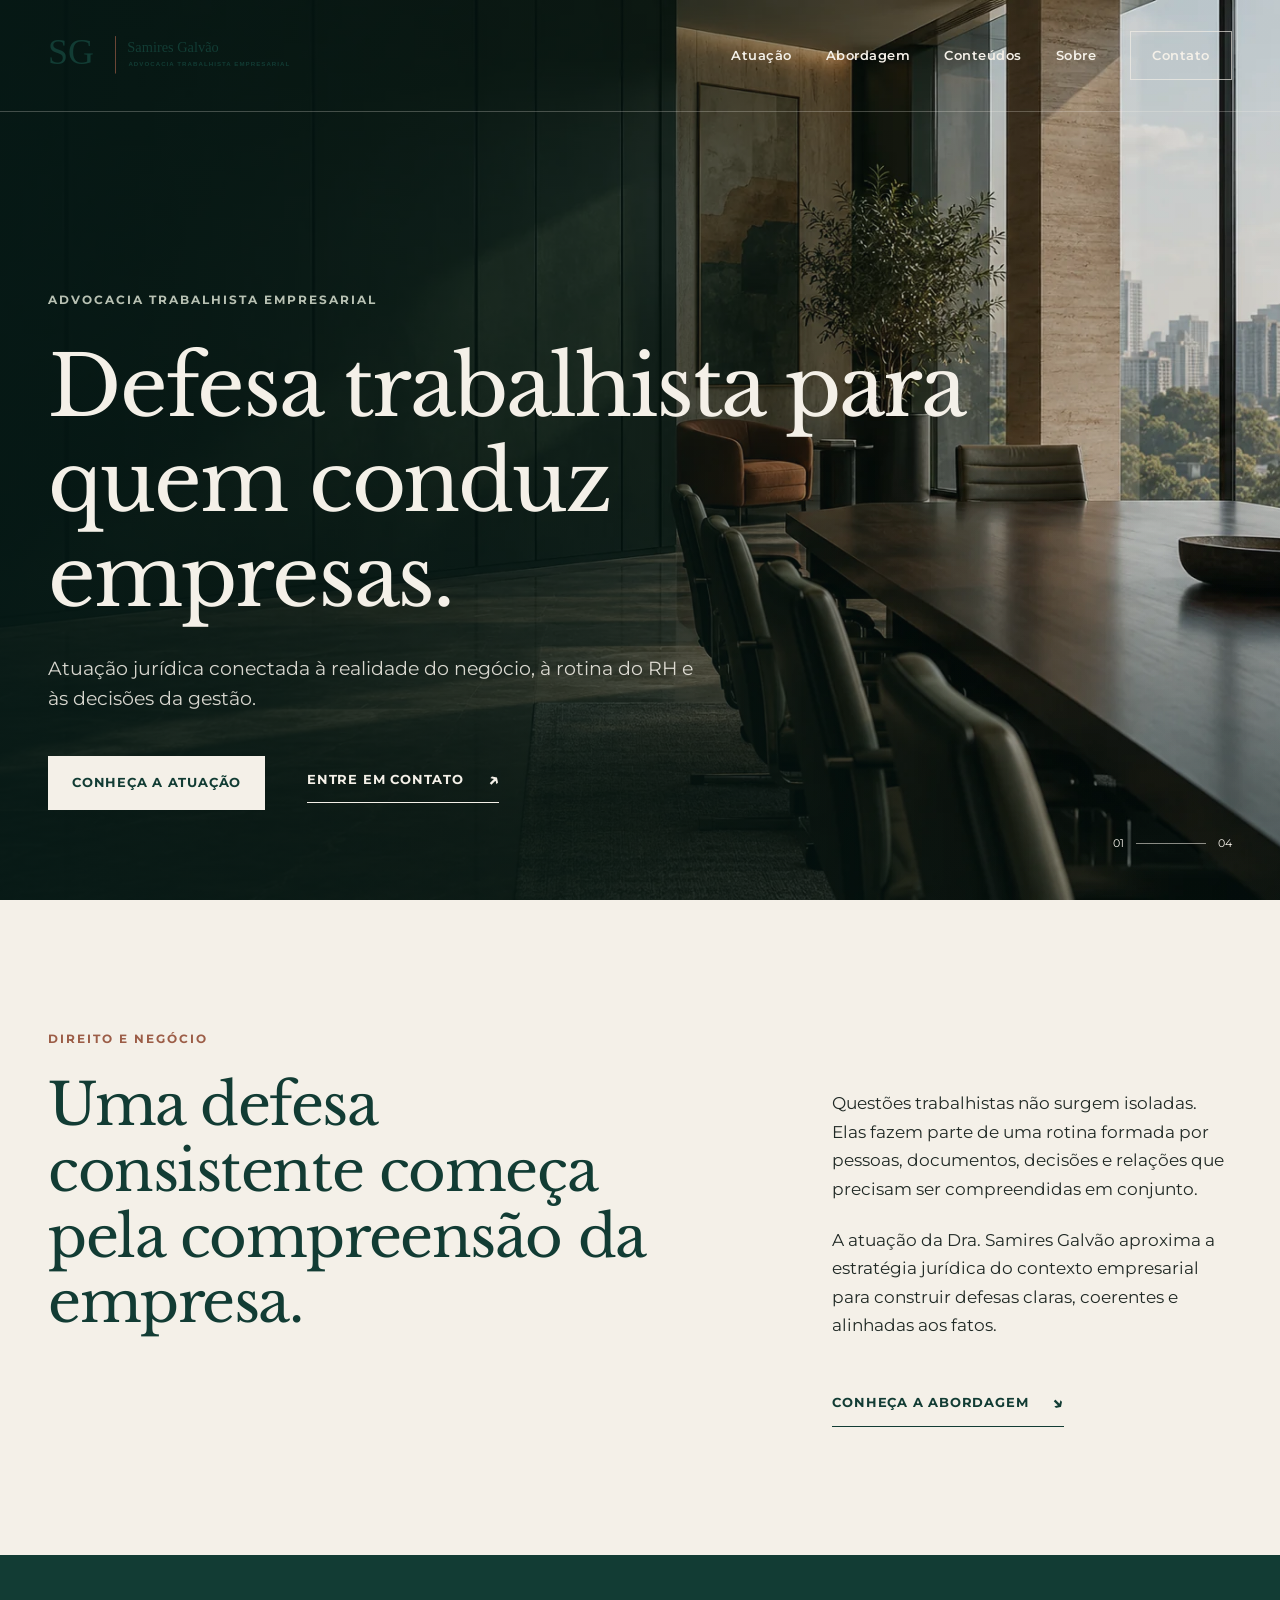
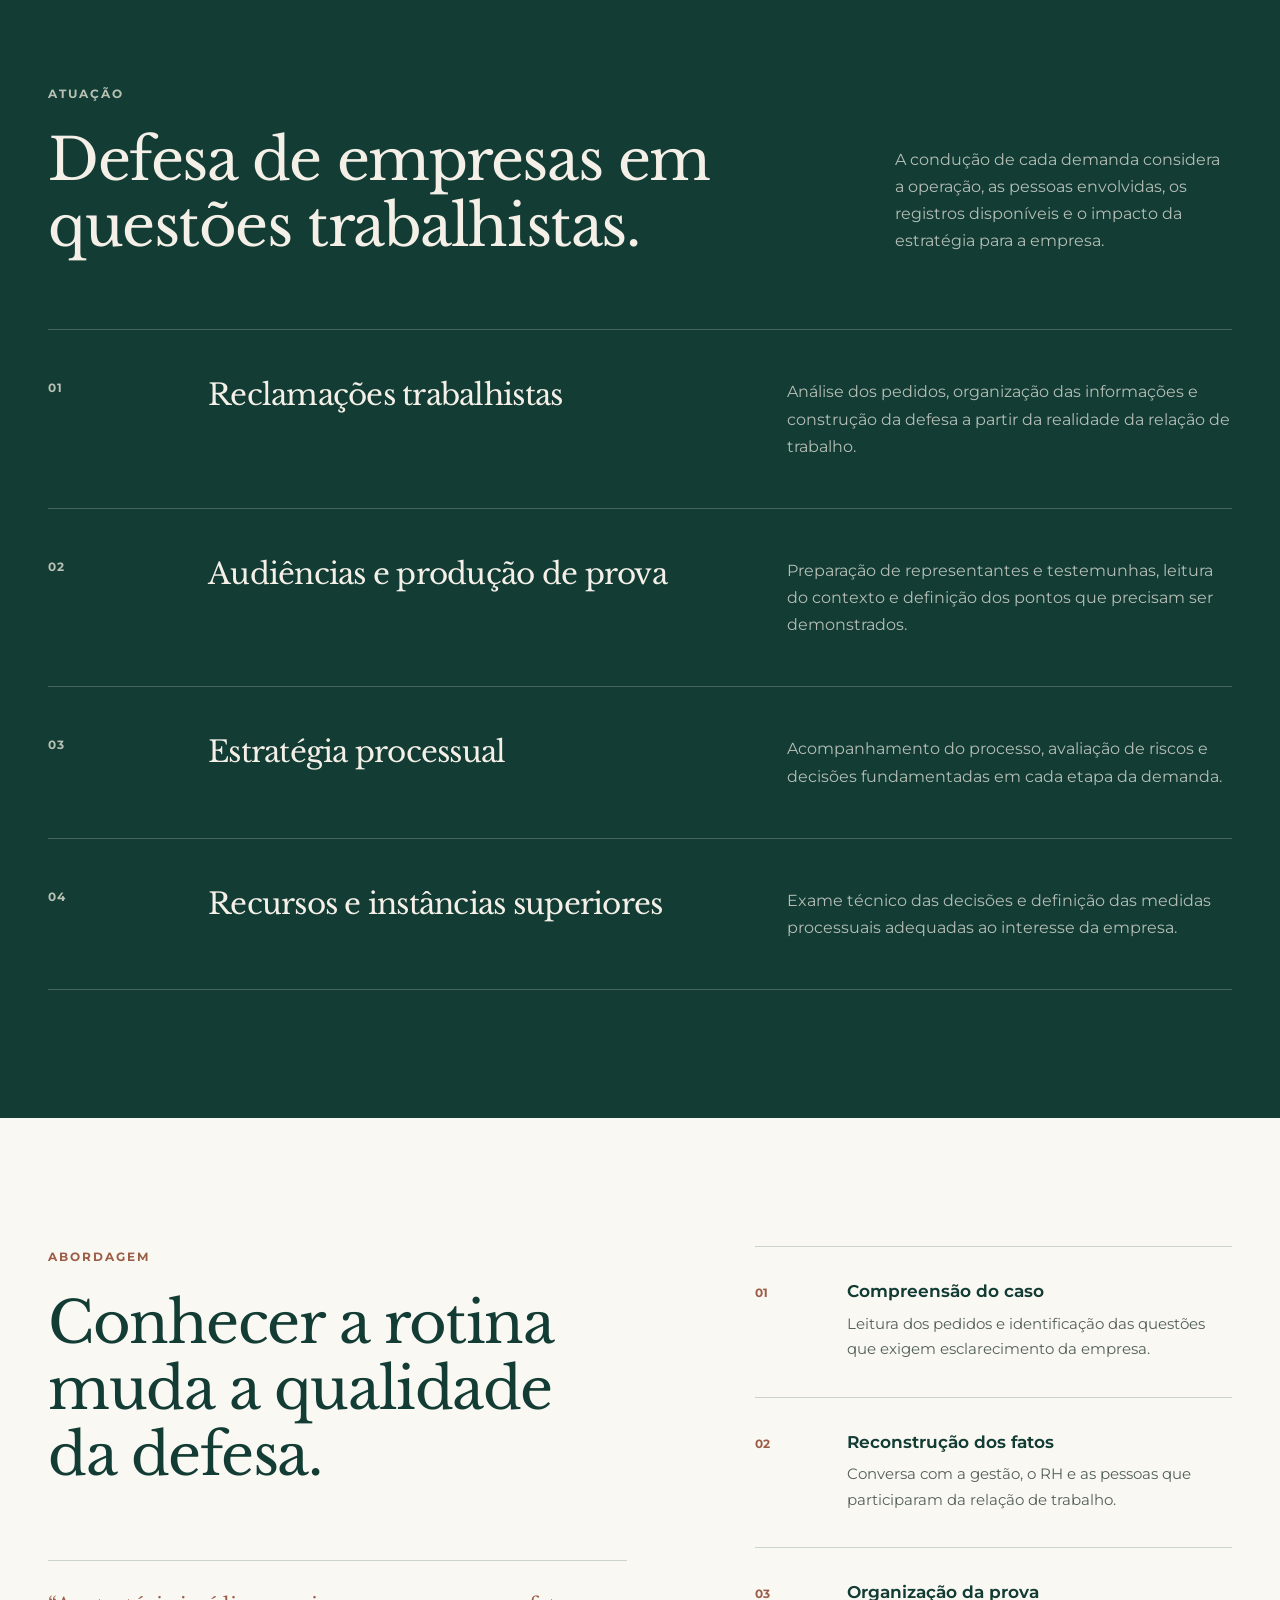
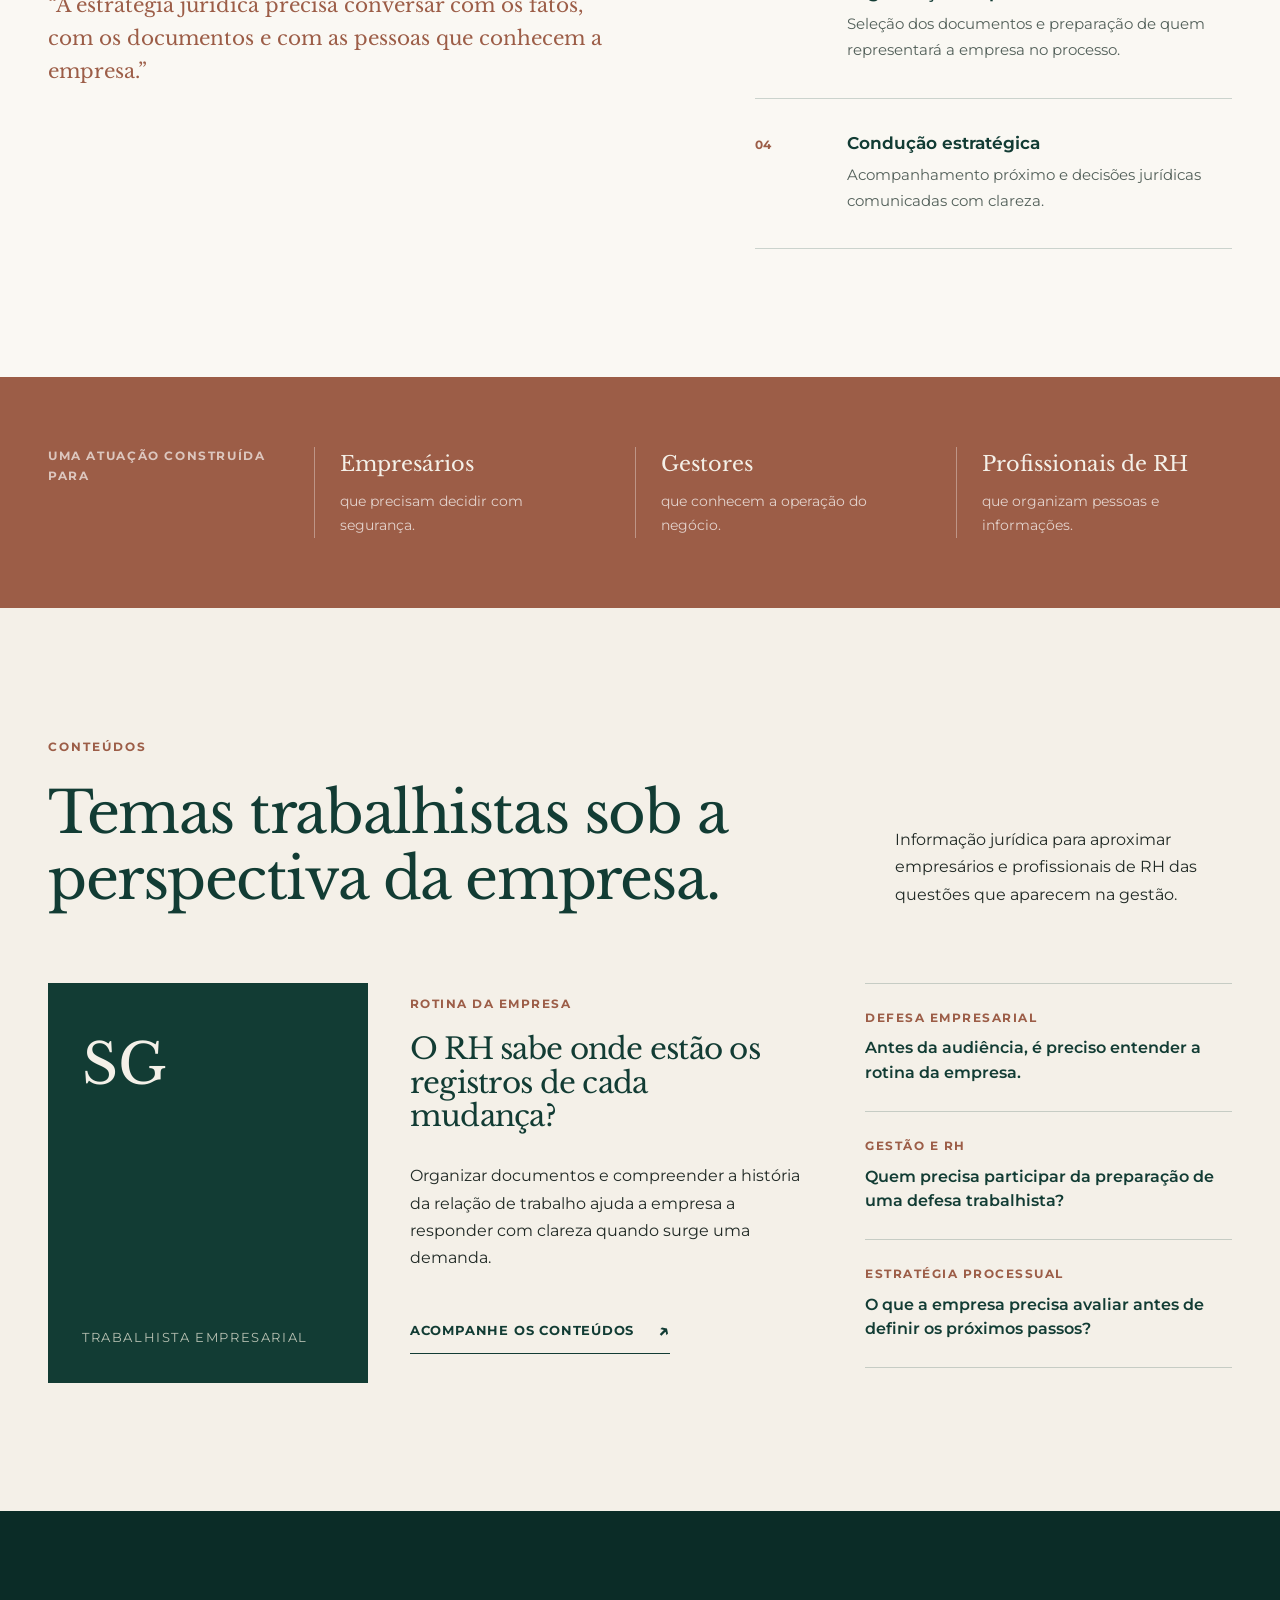
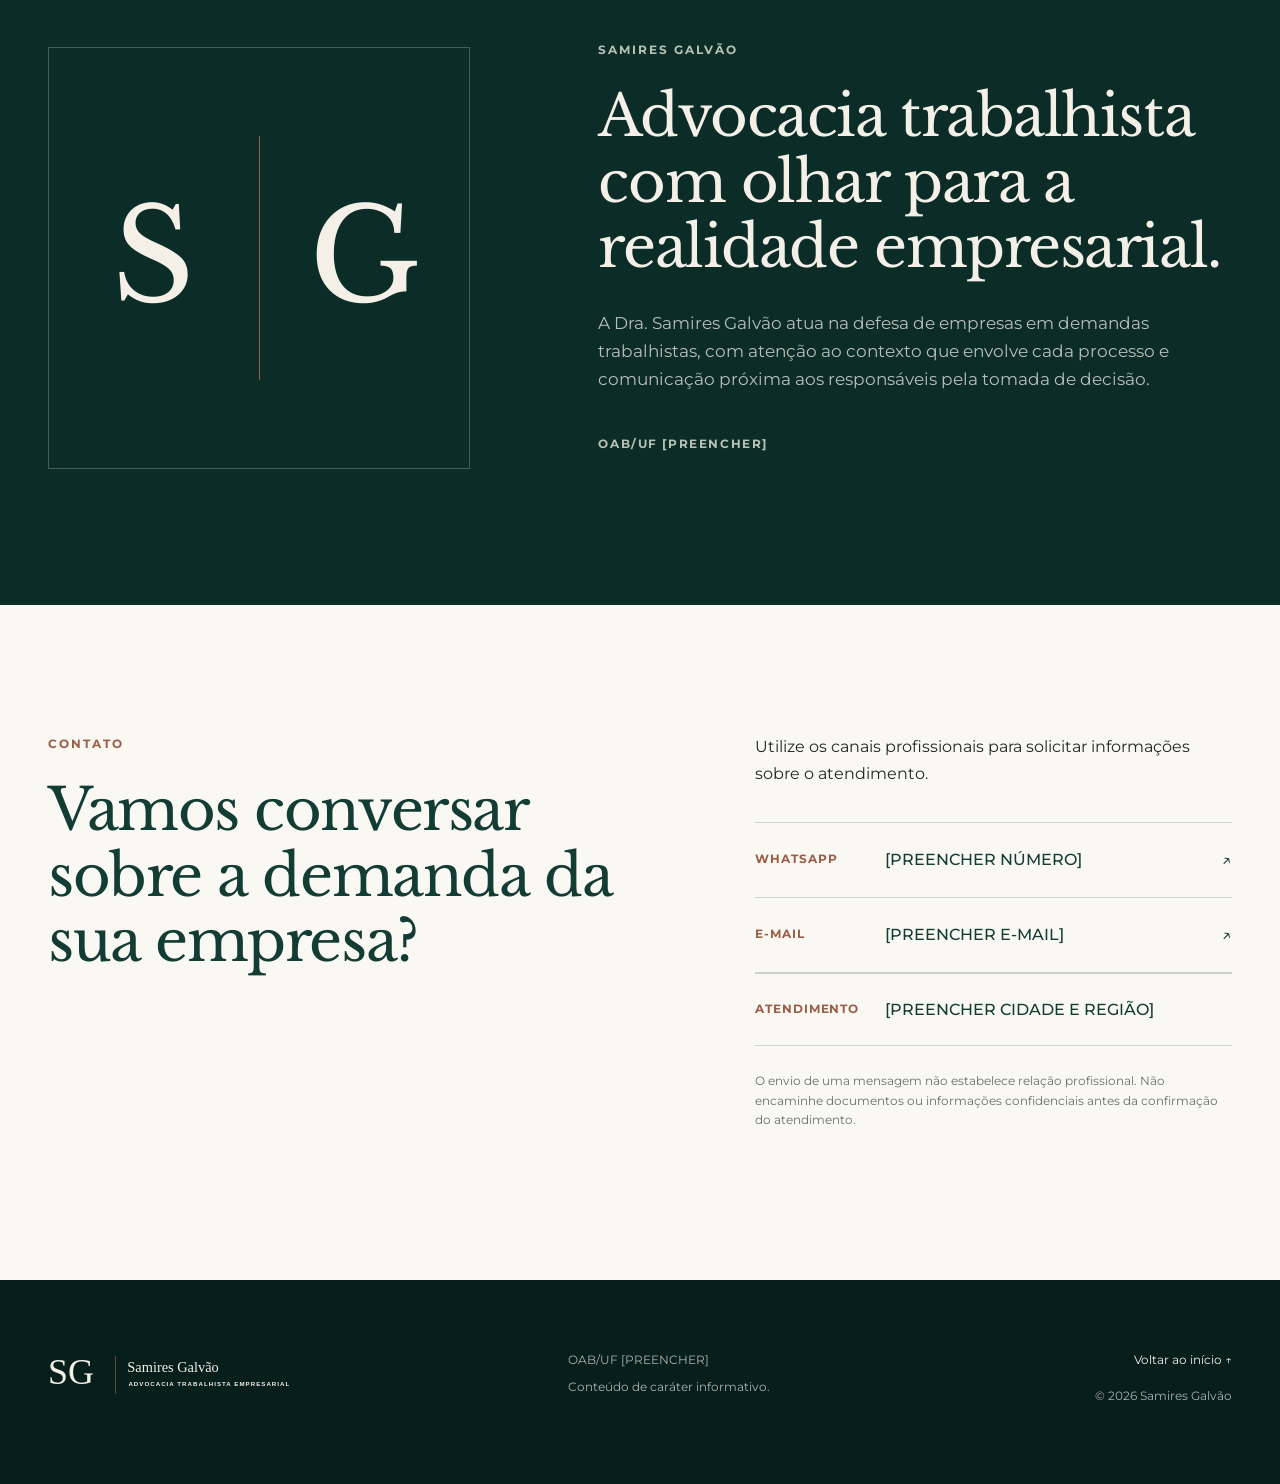
==== index.html @ dbeea20a "Add files via upload" ====
<!doctype html>
<html lang="pt-BR">
<head>
  <meta charset="UTF-8">
  <meta name="viewport" content="width=device-width, initial-scale=1.0">
  <meta name="theme-color" content="#123c34">
  <meta name="description" content="Advocacia trabalhista voltada à defesa estratégica de empresas. Atuação próxima à gestão, ao RH e à realidade do negócio.">
  <title>Samires Galvão | Advocacia Trabalhista Empresarial</title>
  <link rel="icon" href="assets/favicon.svg" type="image/svg+xml">
  <link rel="preload" href="assets/libre-baskerville.ttf" as="font" type="font/ttf" crossorigin>
  <link rel="preload" href="assets/montserrat.ttf" as="font" type="font/ttf" crossorigin>
  <link rel="stylesheet" href="styles.css">
</head>
<body>
  <a class="skip-link" href="#conteudo">Ir para o conteúdo</a>

  <header class="site-header" id="inicio">
    <a class="brand" href="#inicio" aria-label="Samires Galvão, página inicial">
      <img src="assets/logo-horizontal.svg" alt="Samires Galvão, Advocacia Trabalhista Empresarial">
    </a>

    <button class="menu-button" type="button" aria-expanded="false" aria-controls="main-nav">
      <span></span><span></span>
      <span class="sr-only">Abrir menu</span>
    </button>

    <nav class="main-nav" id="main-nav" aria-label="Navegação principal">
      <a href="#atuacao">Atuação</a>
      <a href="#abordagem">Abordagem</a>
      <a href="#conteudos">Conteúdos</a>
      <a href="#sobre">Sobre</a>
      <a class="nav-contact" href="#contato">Contato</a>
    </nav>
  </header>

  <main id="conteudo">
    <section class="hero" aria-labelledby="hero-title">
      <picture class="hero-media" aria-hidden="true">
        <source srcset="assets/escritorio-empresarial.webp" type="image/webp">
        <img src="assets/escritorio-empresarial.jpg" alt="" fetchpriority="high">
      </picture>
      <div class="hero-shade"></div>
      <div class="hero-content shell">
        <p class="eyebrow light">Advocacia trabalhista empresarial</p>
        <h1 id="hero-title">Defesa trabalhista para quem conduz empresas.</h1>
        <p class="hero-copy">Atuação jurídica conectada à realidade do negócio, à rotina do RH e às decisões da gestão.</p>
        <div class="hero-actions">
          <a class="button button-light" href="#atuacao">Conheça a atuação</a>
          <a class="text-link light" href="#contato">Entre em contato <span aria-hidden="true">↗</span></a>
        </div>
      </div>
      <a class="hero-index" href="#manifesto" aria-label="Continuar para a próxima seção">
        <span>01</span><i></i><span>04</span>
      </a>
    </section>

    <section class="manifesto section" id="manifesto">
      <div class="shell manifesto-grid">
        <div>
          <p class="eyebrow">Direito e negócio</p>
          <h2>Uma defesa consistente começa pela compreensão da empresa.</h2>
        </div>
        <div class="manifesto-copy">
          <p>Questões trabalhistas não surgem isoladas. Elas fazem parte de uma rotina formada por pessoas, documentos, decisões e relações que precisam ser compreendidas em conjunto.</p>
          <p>A atuação da Dra. Samires Galvão aproxima a estratégia jurídica do contexto empresarial para construir defesas claras, coerentes e alinhadas aos fatos.</p>
          <a class="text-link" href="#abordagem">Conheça a abordagem <span aria-hidden="true">↘</span></a>
        </div>
      </div>
    </section>

    <section class="practice section" id="atuacao" aria-labelledby="practice-title">
      <div class="shell">
        <div class="section-heading split-heading">
          <div>
            <p class="eyebrow light">Atuação</p>
            <h2 id="practice-title">Defesa de empresas em questões trabalhistas.</h2>
          </div>
          <p>A condução de cada demanda considera a operação, as pessoas envolvidas, os registros disponíveis e o impacto da estratégia para a empresa.</p>
        </div>

        <div class="practice-list">
          <article class="practice-item">
            <span class="practice-number">01</span>
            <div>
              <h3>Reclamações trabalhistas</h3>
              <p>Análise dos pedidos, organização das informações e construção da defesa a partir da realidade da relação de trabalho.</p>
            </div>
          </article>
          <article class="practice-item">
            <span class="practice-number">02</span>
            <div>
              <h3>Audiências e produção de prova</h3>
              <p>Preparação de representantes e testemunhas, leitura do contexto e definição dos pontos que precisam ser demonstrados.</p>
            </div>
          </article>
          <article class="practice-item">
            <span class="practice-number">03</span>
            <div>
              <h3>Estratégia processual</h3>
              <p>Acompanhamento do processo, avaliação de riscos e decisões fundamentadas em cada etapa da demanda.</p>
            </div>
          </article>
          <article class="practice-item">
            <span class="practice-number">04</span>
            <div>
              <h3>Recursos e instâncias superiores</h3>
              <p>Exame técnico das decisões e definição das medidas processuais adequadas ao interesse da empresa.</p>
            </div>
          </article>
        </div>
      </div>
    </section>

    <section class="approach section" id="abordagem" aria-labelledby="approach-title">
      <div class="shell approach-grid">
        <div class="approach-lead">
          <p class="eyebrow">Abordagem</p>
          <h2 id="approach-title">Conhecer a rotina muda a qualidade da defesa.</h2>
          <blockquote>“A estratégia jurídica precisa conversar com os fatos, com os documentos e com as pessoas que conhecem a empresa.”</blockquote>
        </div>
        <ol class="approach-steps">
          <li>
            <span>01</span>
            <div><h3>Compreensão do caso</h3><p>Leitura dos pedidos e identificação das questões que exigem esclarecimento da empresa.</p></div>
          </li>
          <li>
            <span>02</span>
            <div><h3>Reconstrução dos fatos</h3><p>Conversa com a gestão, o RH e as pessoas que participaram da relação de trabalho.</p></div>
          </li>
          <li>
            <span>03</span>
            <div><h3>Organização da prova</h3><p>Seleção dos documentos e preparação de quem representará a empresa no processo.</p></div>
          </li>
          <li>
            <span>04</span>
            <div><h3>Condução estratégica</h3><p>Acompanhamento próximo e decisões jurídicas comunicadas com clareza.</p></div>
          </li>
        </ol>
      </div>
    </section>

    <section class="audience-band" aria-label="Público atendido">
      <div class="shell audience-grid">
        <p>Uma atuação construída para</p>
        <div><strong>Empresários</strong><span>que precisam decidir com segurança.</span></div>
        <div><strong>Gestores</strong><span>que conhecem a operação do negócio.</span></div>
        <div><strong>Profissionais de RH</strong><span>que organizam pessoas e informações.</span></div>
      </div>
    </section>

    <section class="insights section" id="conteudos" aria-labelledby="insights-title">
      <div class="shell">
        <div class="section-heading insights-heading">
          <div>
            <p class="eyebrow">Conteúdos</p>
            <h2 id="insights-title">Temas trabalhistas sob a perspectiva da empresa.</h2>
          </div>
          <p>Informação jurídica para aproximar empresários e profissionais de RH das questões que aparecem na gestão.</p>
        </div>

        <div class="insight-grid">
          <article class="featured-insight">
            <div class="insight-art"><span>SG</span><small>Trabalhista empresarial</small></div>
            <div>
              <p class="article-meta">Rotina da empresa</p>
              <h3>O RH sabe onde estão os registros de cada mudança?</h3>
              <p>Organizar documentos e compreender a história da relação de trabalho ajuda a empresa a responder com clareza quando surge uma demanda.</p>
              <a class="text-link" href="#contato">Acompanhe os conteúdos <span aria-hidden="true">↗</span></a>
            </div>
          </article>
          <div class="insight-list">
            <article>
              <p class="article-meta">Defesa empresarial</p>
              <h3>Antes da audiência, é preciso entender a rotina da empresa.</h3>
            </article>
            <article>
              <p class="article-meta">Gestão e RH</p>
              <h3>Quem precisa participar da preparação de uma defesa trabalhista?</h3>
            </article>
            <article>
              <p class="article-meta">Estratégia processual</p>
              <h3>O que a empresa precisa avaliar antes de definir os próximos passos?</h3>
            </article>
          </div>
        </div>
      </div>
    </section>

    <section class="about section" id="sobre" aria-labelledby="about-title">
      <div class="shell about-grid">
        <div class="about-monogram" aria-hidden="true">
          <span>S</span><i></i><span>G</span>
        </div>
        <div>
          <p class="eyebrow light">Samires Galvão</p>
          <h2 id="about-title">Advocacia trabalhista com olhar para a realidade empresarial.</h2>
          <p>A Dra. Samires Galvão atua na defesa de empresas em demandas trabalhistas, com atenção ao contexto que envolve cada processo e comunicação próxima aos responsáveis pela tomada de decisão.</p>
          <p class="professional-id">OAB/UF [PREENCHER]</p>
        </div>
      </div>
    </section>

    <section class="contact section" id="contato" aria-labelledby="contact-title">
      <div class="shell contact-grid">
        <div>
          <p class="eyebrow">Contato</p>
          <h2 id="contact-title">Vamos conversar sobre a demanda da sua empresa?</h2>
        </div>
        <div class="contact-details">
          <p>Utilize os canais profissionais para solicitar informações sobre o atendimento.</p>
          <a class="contact-line" data-contact="whatsapp" href="#">
            <span>WhatsApp</span><strong>[PREENCHER NÚMERO]</strong><i aria-hidden="true">↗</i>
          </a>
          <a class="contact-line" data-contact="email" href="#">
            <span>E-mail</span><strong>[PREENCHER E-MAIL]</strong><i aria-hidden="true">↗</i>
          </a>
          <div class="contact-line static">
            <span>Atendimento</span><strong>[PREENCHER CIDADE E REGIÃO]</strong>
          </div>
          <p class="contact-note">O envio de uma mensagem não estabelece relação profissional. Não encaminhe documentos ou informações confidenciais antes da confirmação do atendimento.</p>
        </div>
      </div>
    </section>
  </main>

  <footer class="site-footer">
    <div class="shell footer-grid">
      <img src="assets/logo-horizontal-clara.svg" alt="Samires Galvão, Advocacia Trabalhista Empresarial">
      <div>
        <p>OAB/UF [PREENCHER]</p>
        <p>Conteúdo de caráter informativo.</p>
      </div>
      <div class="footer-links">
        <a href="#inicio">Voltar ao início ↑</a>
        <p>© <span id="year"></span> Samires Galvão</p>
      </div>
    </div>
  </footer>

  <script src="script.js"></script>
</body>
</html>
---- styles.css ----
@font-face{font-family:"Libre Baskerville";src:url("assets/libre-baskerville.ttf") format("truetype");font-style:normal;font-weight:400 700;font-display:swap}
@font-face{font-family:"Montserrat";src:url("assets/montserrat.ttf") format("truetype");font-style:normal;font-weight:100 900;font-display:swap}

:root{
  --green:#123c34;
  --green-deep:#0b2c27;
  --ivory:#f4f0e8;
  --paper:#faf8f3;
  --clay:#9c5d47;
  --sage:#b8c1b3;
  --ink:#202925;
  --line:rgba(18,60,52,.2);
  --serif:"Libre Baskerville",Georgia,serif;
  --sans:"Montserrat",Arial,sans-serif;
  --shell:min(1240px,calc(100% - 96px));
}

*{box-sizing:border-box}
html{scroll-behavior:smooth}
body{margin:0;background:var(--ivory);color:var(--ink);font-family:var(--sans);font-size:16px;line-height:1.7;-webkit-font-smoothing:antialiased}
body.menu-open{overflow:hidden}
a{color:inherit}
img{display:block;max-width:100%}
h1,h2,h3,p{margin-top:0}
h1,h2,h3{font-family:var(--serif);font-weight:400;line-height:1.14;letter-spacing:-.025em}
h1{font-size:clamp(3.1rem,6.5vw,6.8rem);max-width:980px;margin-bottom:28px}
h2{font-size:clamp(2.5rem,4.5vw,4.7rem);margin-bottom:28px}
h3{font-size:clamp(1.5rem,2.3vw,2.35rem)}
p{margin-bottom:1.4rem}
.shell{width:var(--shell);margin-inline:auto}
.section{padding:clamp(92px,10vw,160px) 0}
.sr-only{position:absolute;width:1px;height:1px;padding:0;margin:-1px;overflow:hidden;clip:rect(0,0,0,0);white-space:nowrap;border:0}
.skip-link{position:fixed;left:16px;top:-80px;z-index:1000;padding:12px 18px;background:var(--ivory);color:var(--green);transition:top .2s}
.skip-link:focus{top:16px}
.eyebrow{margin:0 0 24px;color:var(--clay);font-size:.78rem;font-weight:700;letter-spacing:.16em;text-transform:uppercase}
.eyebrow.light{color:var(--sage)}
.text-link{display:inline-flex;align-items:center;gap:24px;padding-bottom:7px;border-bottom:1px solid currentColor;text-decoration:none;font-size:.82rem;font-weight:700;letter-spacing:.06em;text-transform:uppercase}
.text-link span{font-size:1.2rem;transition:transform .2s}
.text-link:hover span,.text-link:focus-visible span{transform:translate(3px,-3px)}
.text-link.light{color:var(--ivory)}

.site-header{position:absolute;inset:0 0 auto;z-index:20;height:112px;display:flex;align-items:center;justify-content:space-between;padding:0 48px;color:var(--ivory);border-bottom:1px solid rgba(244,240,232,.25)}
.brand{display:block;width:260px}
.brand img{width:100%;height:auto}
.main-nav{display:flex;align-items:center;gap:34px;font-size:.8rem;font-weight:600;letter-spacing:.04em}
.main-nav a{text-decoration:none;position:relative}
.main-nav a:not(.nav-contact)::after{content:"";position:absolute;left:0;right:100%;bottom:-7px;height:1px;background:currentColor;transition:right .25s}
.main-nav a:hover::after,.main-nav a:focus-visible::after{right:0}
.nav-contact{padding:13px 21px;border:1px solid rgba(244,240,232,.65)}
.menu-button{display:none;border:0;background:transparent;color:inherit;width:48px;height:48px;padding:10px;cursor:pointer}
.menu-button span:not(.sr-only){display:block;width:28px;height:1px;background:currentColor;margin:8px auto;transition:transform .25s}

.hero{position:relative;min-height:820px;height:100svh;display:flex;align-items:flex-end;color:var(--ivory);background:var(--green-deep);overflow:hidden}
.hero-media,.hero-media img,.hero-shade{position:absolute;inset:0;width:100%;height:100%}
.hero-media img{object-fit:cover;object-position:center}
.hero-shade{background:linear-gradient(90deg,rgba(5,25,22,.88) 0%,rgba(5,25,22,.62) 46%,rgba(5,25,22,.08) 82%),linear-gradient(0deg,rgba(5,25,22,.4),transparent 50%)}
.hero-content{position:relative;z-index:2;padding-bottom:clamp(86px,10vh,126px)}
.hero-content .eyebrow{margin-bottom:30px}
.hero-copy{font-size:clamp(1.1rem,1.5vw,1.35rem);line-height:1.6;max-width:650px;margin-bottom:42px;color:rgba(244,240,232,.88)}
.hero-actions{display:flex;align-items:center;gap:42px}
.button{display:inline-flex;justify-content:center;align-items:center;min-height:54px;padding:14px 24px;text-decoration:none;font-size:.8rem;font-weight:700;letter-spacing:.06em;text-transform:uppercase;transition:background .2s,color .2s}
.button-light{background:var(--ivory);color:var(--green)}
.button-light:hover,.button-light:focus-visible{background:var(--clay);color:white}
.hero-index{position:absolute;z-index:2;right:48px;bottom:47px;display:flex;align-items:center;gap:12px;color:var(--ivory);text-decoration:none;font-size:.7rem}
.hero-index i{width:70px;height:1px;background:rgba(244,240,232,.55)}

.manifesto{background:var(--ivory)}
.manifesto-grid{display:grid;grid-template-columns:minmax(0,1.15fr) minmax(320px,.7fr);gap:clamp(70px,10vw,160px);align-items:start}
.manifesto-grid h2{max-width:730px;color:var(--green)}
.manifesto-copy{padding-top:61px;font-size:1.05rem}
.manifesto-copy .text-link{margin-top:24px;color:var(--green)}

.practice{background:var(--green);color:var(--ivory)}
.section-heading{display:grid;grid-template-columns:minmax(0,1.25fr) minmax(300px,.55fr);gap:80px;align-items:end;margin-bottom:70px}
.split-heading h2{max-width:780px;margin-bottom:0}
.split-heading>p{margin-bottom:5px;color:rgba(244,240,232,.72)}
.practice-list{border-top:1px solid rgba(244,240,232,.22)}
.practice-item{display:grid;grid-template-columns:130px minmax(0,1fr);gap:30px;padding:48px 0;border-bottom:1px solid rgba(244,240,232,.22);transition:padding-left .25s,background .25s}
.practice-item:hover{padding-left:22px;background:rgba(255,255,255,.025)}
.practice-number{color:var(--sage);font-size:.75rem;font-weight:700;letter-spacing:.12em}
.practice-item>div{display:grid;grid-template-columns:minmax(290px,.8fr) minmax(280px,.7fr);gap:70px;align-items:start}
.practice-item h3{margin:0;color:var(--ivory)}
.practice-item p{margin:0;color:rgba(244,240,232,.72);max-width:520px}

.approach{background:var(--paper)}
.approach-grid{display:grid;grid-template-columns:minmax(0,.85fr) minmax(400px,.7fr);gap:clamp(70px,10vw,160px)}
.approach-lead h2{color:var(--green);max-width:680px}
.approach-lead blockquote{margin:72px 0 0;padding:28px 0 0;border-top:1px solid var(--line);color:var(--clay);font-family:var(--serif);font-size:1.25rem;line-height:1.65}
.approach-steps{list-style:none;padding:0;margin:0;border-top:1px solid var(--line)}
.approach-steps li{display:grid;grid-template-columns:64px 1fr;gap:28px;padding:35px 0;border-bottom:1px solid var(--line)}
.approach-steps li>span{color:var(--clay);font-size:.78rem;font-weight:700}
.approach-steps h3{font-family:var(--sans);font-size:1.06rem;font-weight:650;letter-spacing:0;margin-bottom:9px;color:var(--green)}
.approach-steps p{margin:0;font-size:.94rem;color:#53605a}

.audience-band{padding:70px 0;background:var(--clay);color:var(--ivory)}
.audience-grid{display:grid;grid-template-columns:.8fr repeat(3,1fr);gap:45px;align-items:start}
.audience-grid>p{text-transform:uppercase;letter-spacing:.14em;font-size:.72rem;font-weight:700;color:rgba(255,255,255,.65)}
.audience-grid div{padding-left:25px;border-left:1px solid rgba(255,255,255,.35)}
.audience-grid strong{display:block;margin-bottom:8px;font-family:var(--serif);font-size:1.3rem;font-weight:400}
.audience-grid span{display:block;font-size:.88rem;color:rgba(255,255,255,.72)}

.insights{background:var(--ivory)}
.insights-heading h2{color:var(--green);max-width:800px;margin-bottom:0}
.insights-heading>p{margin-bottom:5px}
.insight-grid{display:grid;grid-template-columns:1.35fr .65fr;gap:55px}
.featured-insight{display:grid;grid-template-columns:.82fr 1fr;gap:42px;padding-right:10px}
.insight-art{aspect-ratio:4/5;background:var(--green);color:var(--ivory);padding:34px;display:flex;flex-direction:column;justify-content:space-between}
.insight-art span{font-family:var(--serif);font-size:3.5rem}
.insight-art small{text-transform:uppercase;letter-spacing:.12em;color:var(--sage)}
.article-meta{margin-bottom:18px;color:var(--clay);font-size:.72rem;font-weight:700;letter-spacing:.13em;text-transform:uppercase}
.featured-insight h3{color:var(--green)}
.featured-insight>div:last-child{padding-top:12px}
.featured-insight .text-link{margin-top:20px;color:var(--green)}
.insight-list{border-top:1px solid var(--line)}
.insight-list article{padding:25px 0;border-bottom:1px solid var(--line)}
.insight-list h3{margin:0;font-family:var(--sans);font-size:1rem;font-weight:600;line-height:1.55;letter-spacing:0;color:var(--green)}
.insight-list .article-meta{margin-bottom:8px}

.about{background:var(--green-deep);color:var(--ivory)}
.about-grid{display:grid;grid-template-columns:minmax(320px,.7fr) minmax(0,1.05fr);gap:clamp(70px,10vw,160px);align-items:center}
.about-monogram{aspect-ratio:1;display:grid;grid-template-columns:1fr auto 1fr;align-items:center;text-align:center;border:1px solid rgba(244,240,232,.25);font-family:var(--serif);font-size:clamp(5rem,10vw,10rem)}
.about-monogram i{width:1px;height:58%;background:var(--clay)}
.about h2{max-width:800px}
.about p:not(.eyebrow):not(.professional-id){max-width:720px;color:rgba(244,240,232,.75);font-size:1.04rem}
.professional-id{margin-top:40px;color:var(--sage);font-size:.76rem;font-weight:700;letter-spacing:.13em;text-transform:uppercase}

.contact{background:var(--paper)}
.contact-grid{display:grid;grid-template-columns:minmax(0,.85fr) minmax(360px,.7fr);gap:clamp(70px,10vw,160px)}
.contact h2{color:var(--green);max-width:720px}
.contact-details>p:first-child{margin-bottom:35px}
.contact-line{display:grid;grid-template-columns:110px 1fr auto;gap:20px;align-items:center;padding:22px 0;border-top:1px solid var(--line);color:var(--green);text-decoration:none}
.contact-line:last-of-type{border-bottom:1px solid var(--line)}
.contact-line span{font-size:.72rem;font-weight:700;letter-spacing:.08em;text-transform:uppercase;color:var(--clay)}
.contact-line strong{font-weight:500}
.contact-line i{font-style:normal;font-size:1.1rem}
.contact-line[aria-disabled="true"]{cursor:default}
.contact-note{margin-top:25px;font-size:.76rem;line-height:1.6;color:#66716c}

.site-footer{padding:70px 0;background:#071f1b;color:rgba(244,240,232,.7)}
.footer-grid{display:grid;grid-template-columns:1.1fr .8fr .65fr;gap:70px;align-items:start;font-size:.75rem}
.footer-grid img{width:260px}
.footer-grid p{margin-bottom:7px}
.footer-links{text-align:right}
.footer-links a{display:inline-block;margin-bottom:16px;color:var(--ivory);text-decoration:none}

@media(max-width:900px){
  :root{--shell:min(100% - 44px,720px)}
  .site-header{height:88px;padding:0 22px}
  .brand{width:218px}
  .menu-button{display:block;position:relative;z-index:2}
  .menu-button[aria-expanded="true"] span:first-child{transform:translateY(4.5px) rotate(45deg)}
  .menu-button[aria-expanded="true"] span:nth-child(2){transform:translateY(-4.5px) rotate(-45deg)}
  .main-nav{position:fixed;inset:0;background:var(--green-deep);padding:130px 28px 45px;display:flex;flex-direction:column;align-items:flex-start;gap:26px;font-family:var(--serif);font-size:1.8rem;transform:translateX(100%);transition:transform .3s}
  .main-nav.open{transform:translateX(0)}
  .nav-contact{font-family:var(--sans);font-size:.8rem;margin-top:15px}
  .hero{min-height:760px}
  .hero-media img{object-position:62% center}
  .hero-shade{background:linear-gradient(90deg,rgba(5,25,22,.9),rgba(5,25,22,.45)),linear-gradient(0deg,rgba(5,25,22,.7),transparent)}
  .hero-content{padding-bottom:80px}
  .hero-index{display:none}
  .manifesto-grid,.section-heading,.approach-grid,.insight-grid,.about-grid,.contact-grid{grid-template-columns:1fr;gap:50px}
  .manifesto-copy{padding-top:0}
  .practice-item>div{grid-template-columns:1fr;gap:18px}
  .audience-grid{grid-template-columns:1fr;gap:28px}
  .audience-grid div{padding:18px 0 0;border-left:0;border-top:1px solid rgba(255,255,255,.3)}
  .featured-insight{grid-template-columns:1fr}.insight-art{max-width:430px}
  .about-monogram{max-width:520px;width:100%}
  .footer-grid{grid-template-columns:1fr;gap:28px}.footer-links{text-align:left}
}

@media(max-width:560px){
  :root{--shell:calc(100% - 36px)}
  .section{padding:82px 0}
  .hero{min-height:720px}
  h1{font-size:clamp(2.75rem,13vw,4rem)}
  h2{font-size:clamp(2.15rem,10vw,3.2rem)}
  .hero-actions{align-items:flex-start;flex-direction:column;gap:27px}
  .button{width:100%}
  .practice-item{grid-template-columns:44px 1fr;gap:16px;padding:34px 0}
  .practice-item:hover{padding-left:0}
  .approach-lead blockquote{margin-top:46px}
  .featured-insight{padding:0;gap:28px}
  .contact-line{grid-template-columns:1fr auto}.contact-line span{grid-column:1/-1}.contact-line strong{overflow-wrap:anywhere}
}

@media(prefers-reduced-motion:reduce){html{scroll-behavior:auto}*,*::before,*::after{animation-duration:.01ms!important;animation-iteration-count:1!important;transition-duration:.01ms!important}}
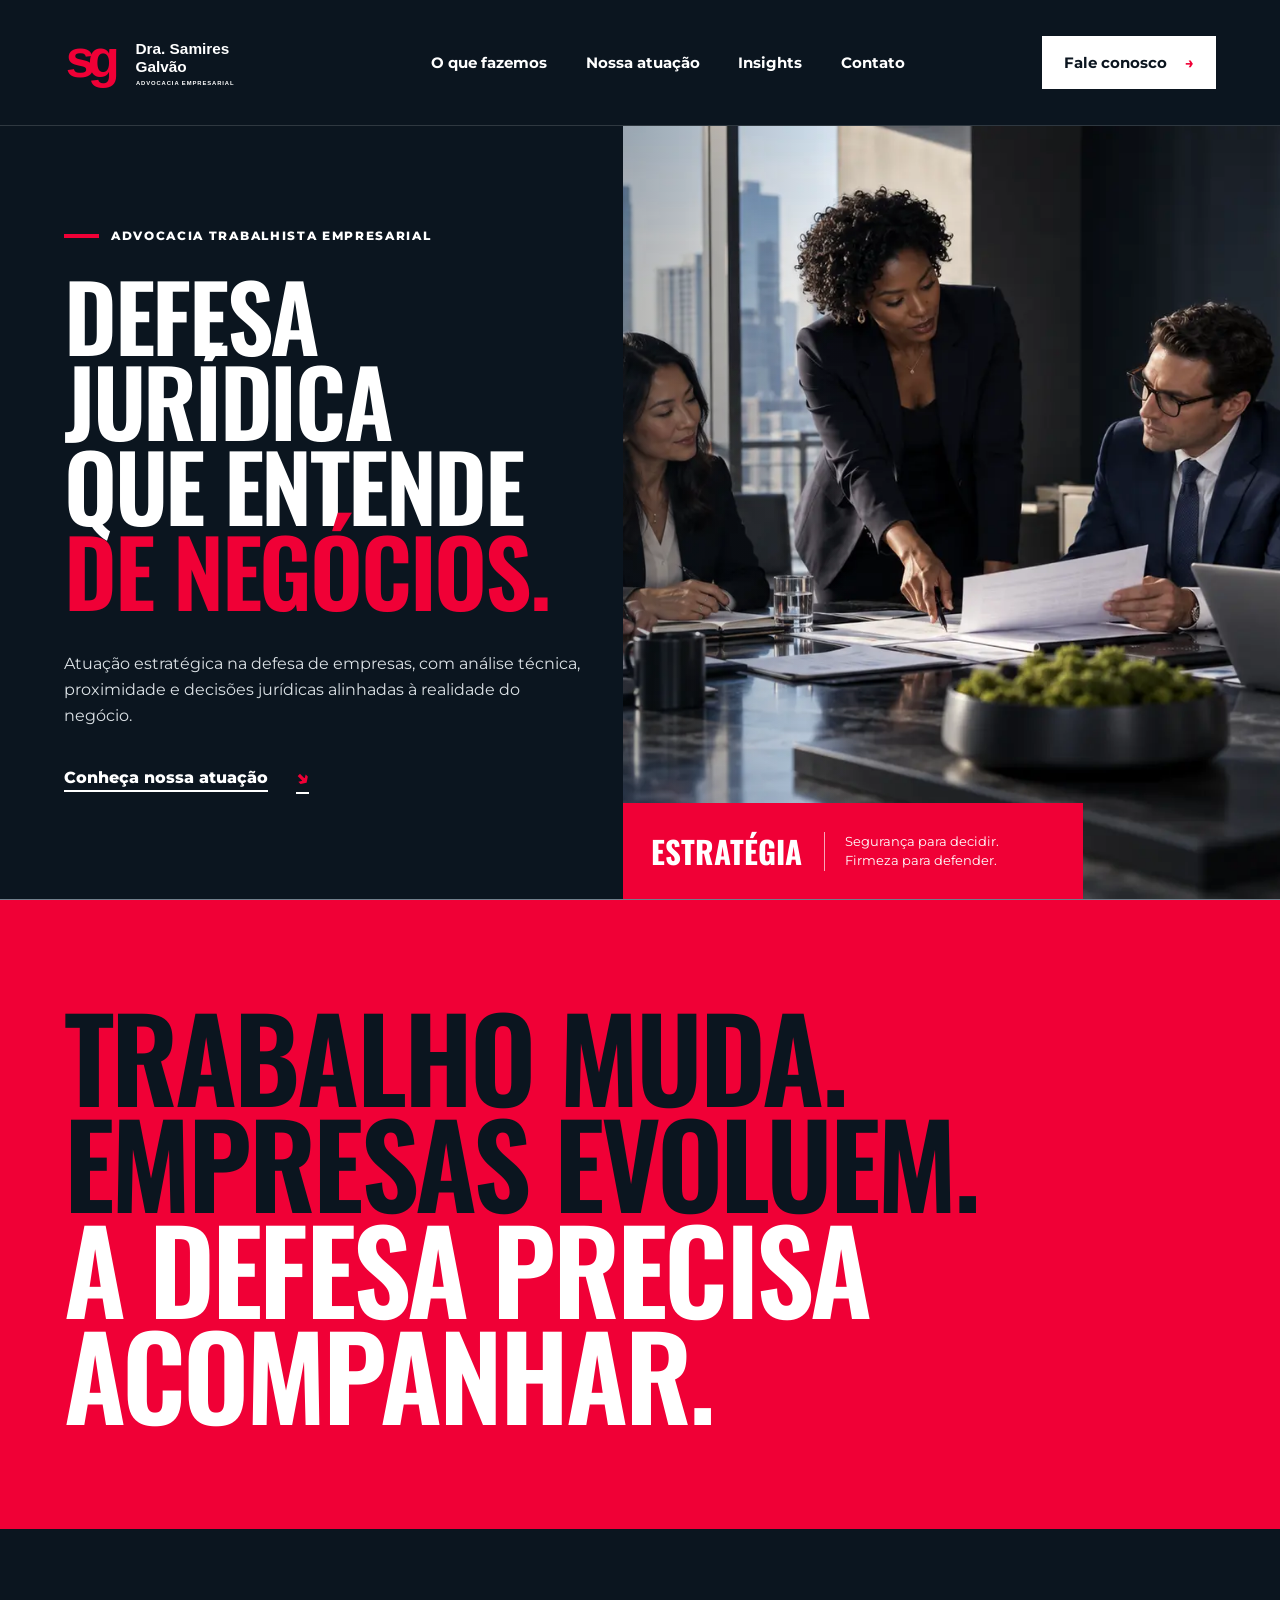
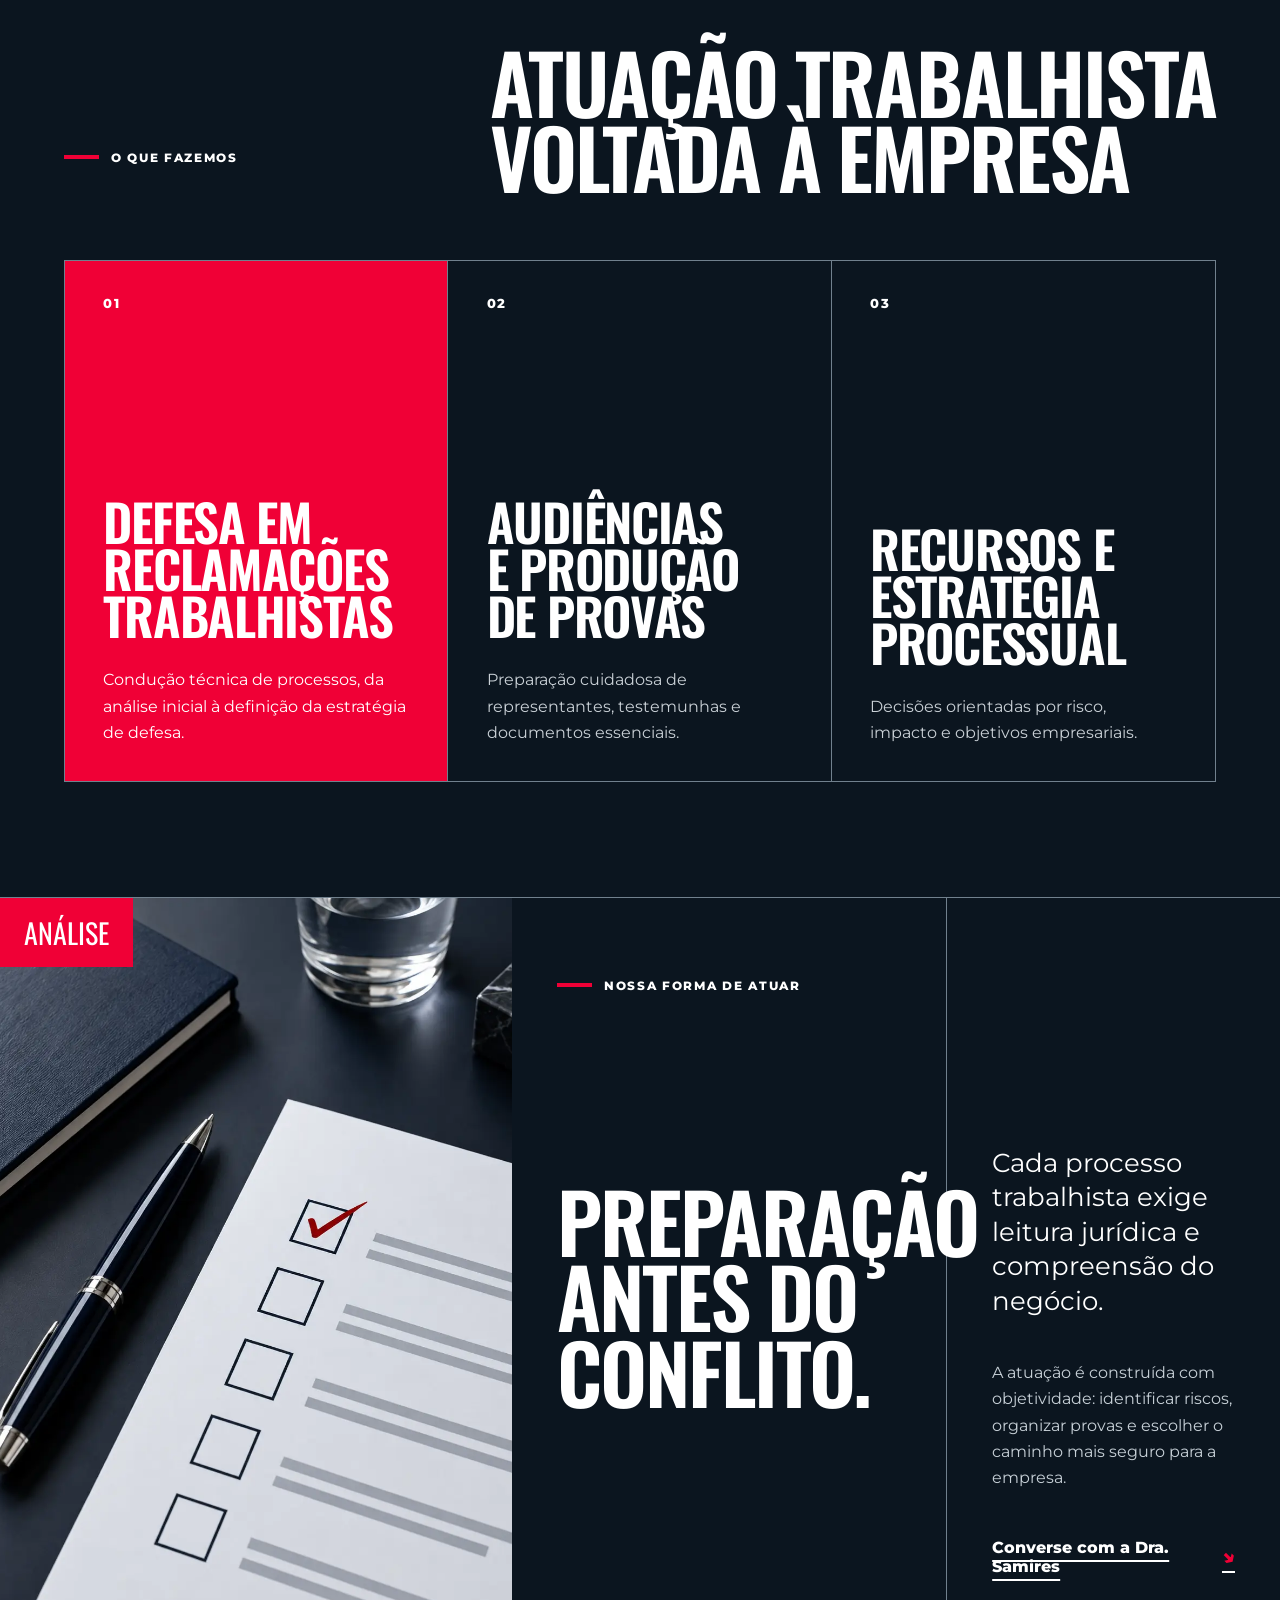
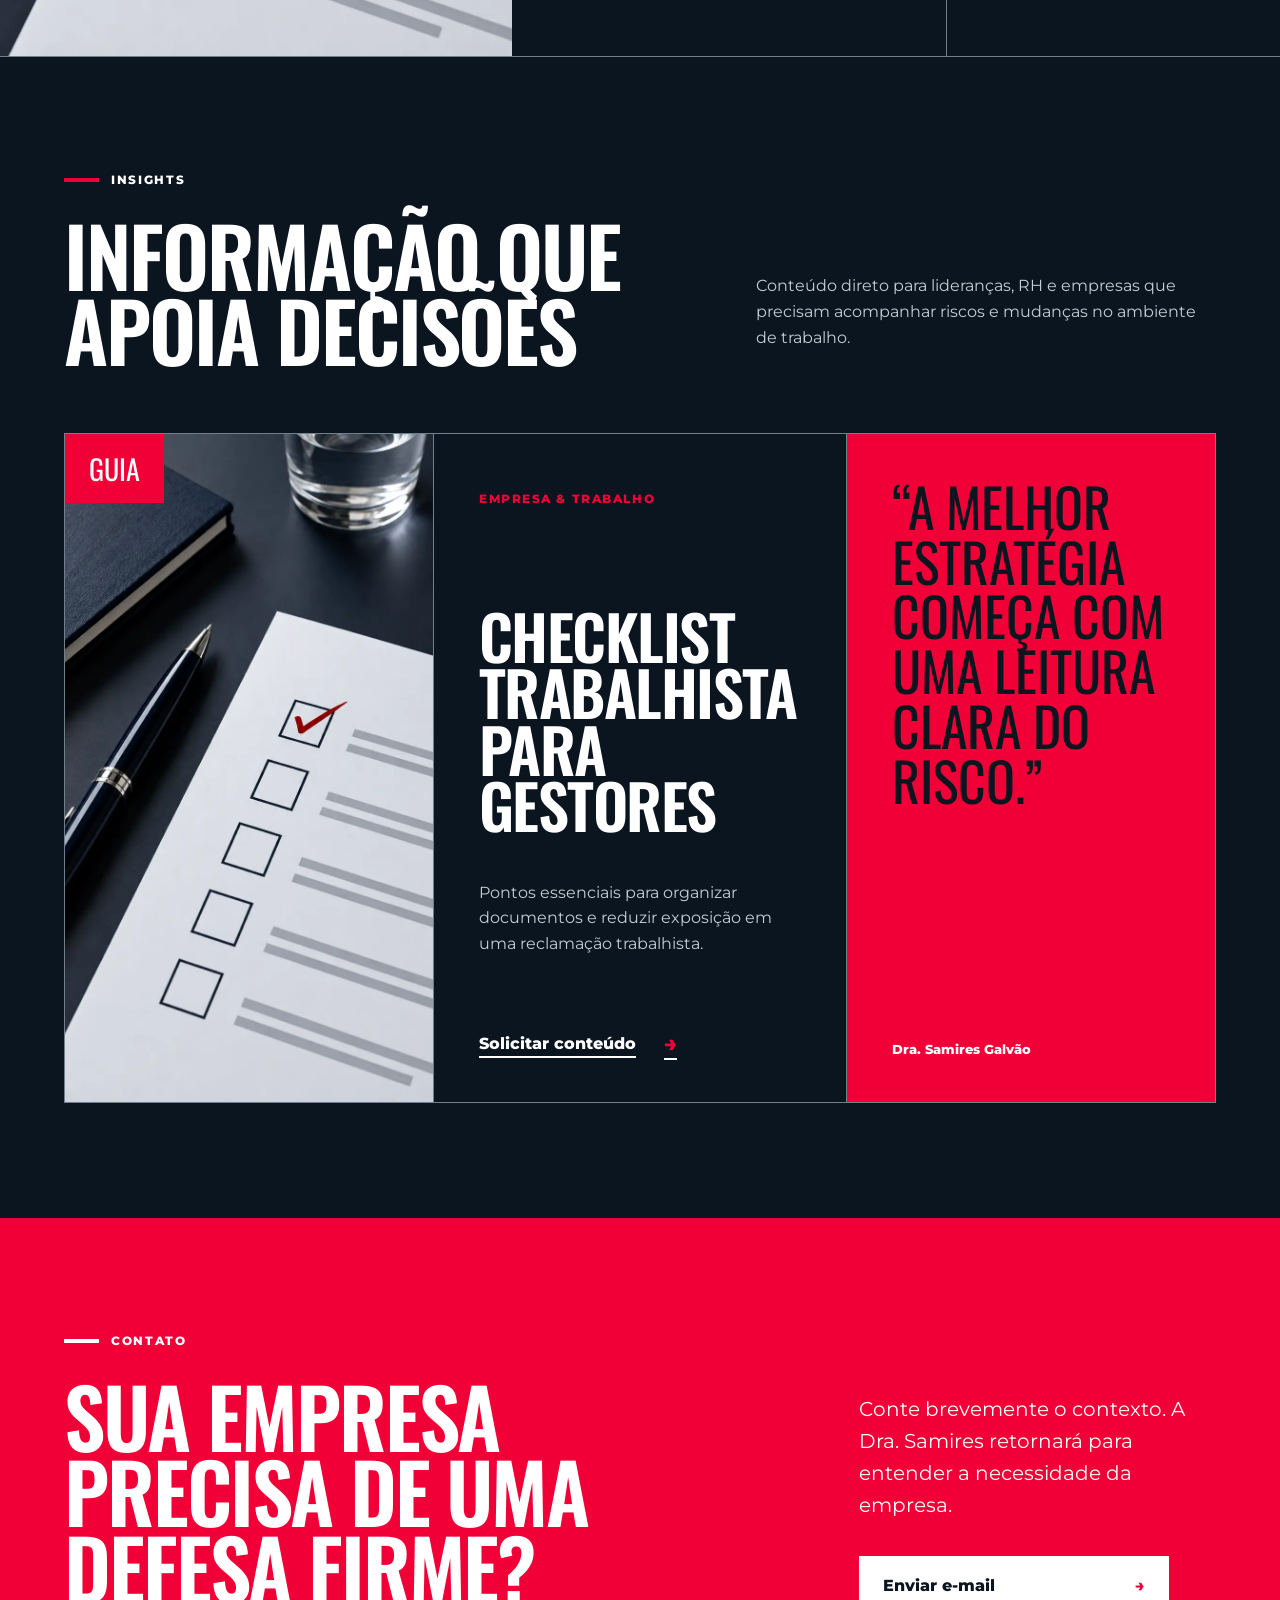
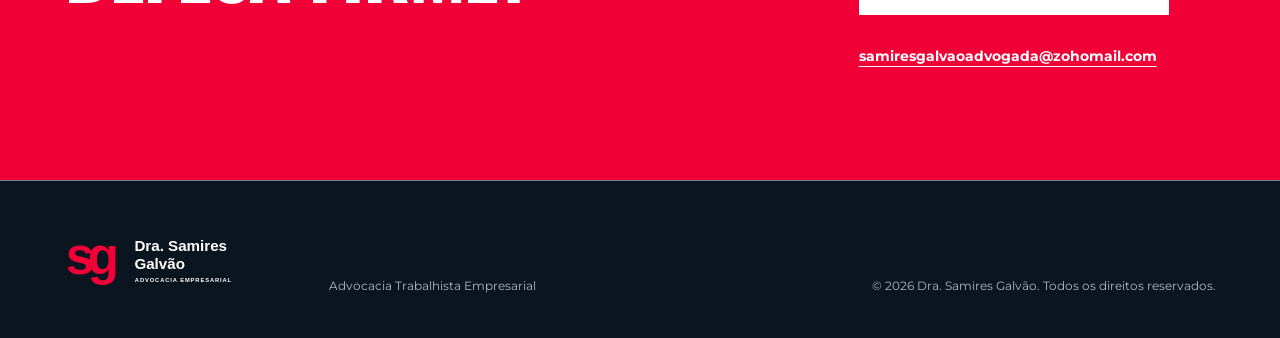
==== commit fb0fb711: "Add files via upload" ====
--- a/index.html
+++ b/index.html
@@ -1,242 +1,74 @@
 <!doctype html>
 <html lang="pt-BR">
 <head>
-  <meta charset="UTF-8">
-  <meta name="viewport" content="width=device-width, initial-scale=1.0">
-  <meta name="theme-color" content="#123c34">
-  <meta name="description" content="Advocacia trabalhista voltada à defesa estratégica de empresas. Atuação próxima à gestão, ao RH e à realidade do negócio.">
-  <title>Samires Galvão | Advocacia Trabalhista Empresarial</title>
+  <meta charset="utf-8">
+  <meta name="viewport" content="width=device-width, initial-scale=1">
+  <meta name="description" content="Dra. Samires Galvão — advocacia trabalhista estratégica para empresas.">
+  <meta name="theme-color" content="#0b151f">
+  <title>Dra. Samires Galvão | Advocacia Trabalhista Empresarial</title>
   <link rel="icon" href="assets/favicon.svg" type="image/svg+xml">
-  <link rel="preload" href="assets/libre-baskerville.ttf" as="font" type="font/ttf" crossorigin>
-  <link rel="preload" href="assets/montserrat.ttf" as="font" type="font/ttf" crossorigin>
   <link rel="stylesheet" href="styles.css">
+  <script src="script.js" defer></script>
 </head>
 <body>
   <a class="skip-link" href="#conteudo">Ir para o conteúdo</a>
-
-  <header class="site-header" id="inicio">
-    <a class="brand" href="#inicio" aria-label="Samires Galvão, página inicial">
-      <img src="assets/logo-horizontal.svg" alt="Samires Galvão, Advocacia Trabalhista Empresarial">
-    </a>
-
-    <button class="menu-button" type="button" aria-expanded="false" aria-controls="main-nav">
-      <span></span><span></span>
-      <span class="sr-only">Abrir menu</span>
-    </button>
-
-    <nav class="main-nav" id="main-nav" aria-label="Navegação principal">
-      <a href="#atuacao">Atuação</a>
-      <a href="#abordagem">Abordagem</a>
-      <a href="#conteudos">Conteúdos</a>
-      <a href="#sobre">Sobre</a>
-      <a class="nav-contact" href="#contato">Contato</a>
+  <header class="site-header">
+    <a class="brand" href="#inicio" aria-label="Dra. Samires Galvão — início"><img src="assets/logo-horizontal-clara.svg" alt="Dra. Samires Galvão"></a>
+    <button class="menu-toggle" type="button" aria-label="Abrir menu" aria-expanded="false" aria-controls="menu"><span></span><span></span><span></span></button>
+    <nav id="menu" class="main-nav" aria-label="Navegação principal">
+      <a href="#atuacao">O que fazemos</a><a href="#estrategia">Nossa atuação</a><a href="#conteudos">Insights</a><a href="#contato">Contato</a>
     </nav>
+    <a class="header-action" href="mailto:samiresgalvaoadvogada@zohomail.com">Fale conosco <span>→</span></a>
   </header>
 
   <main id="conteudo">
-    <section class="hero" aria-labelledby="hero-title">
-      <picture class="hero-media" aria-hidden="true">
-        <source srcset="assets/escritorio-empresarial.webp" type="image/webp">
-        <img src="assets/escritorio-empresarial.jpg" alt="" fetchpriority="high">
-      </picture>
-      <div class="hero-shade"></div>
-      <div class="hero-content shell">
-        <p class="eyebrow light">Advocacia trabalhista empresarial</p>
-        <h1 id="hero-title">Defesa trabalhista para quem conduz empresas.</h1>
-        <p class="hero-copy">Atuação jurídica conectada à realidade do negócio, à rotina do RH e às decisões da gestão.</p>
-        <div class="hero-actions">
-          <a class="button button-light" href="#atuacao">Conheça a atuação</a>
-          <a class="text-link light" href="#contato">Entre em contato <span aria-hidden="true">↗</span></a>
-        </div>
+    <section class="hero" id="inicio">
+      <div class="hero-copy">
+        <p class="eyebrow"><span></span> Advocacia trabalhista empresarial</p>
+        <h1>DEFESA JURÍDICA<br>QUE ENTENDE<br><em>DE NEGÓCIOS.</em></h1>
+        <p class="hero-summary">Atuação estratégica na defesa de empresas, com análise técnica, proximidade e decisões jurídicas alinhadas à realidade do negócio.</p>
+        <a class="text-link" href="#atuacao">Conheça nossa atuação <span>↘</span></a>
       </div>
-      <a class="hero-index" href="#manifesto" aria-label="Continuar para a próxima seção">
-        <span>01</span><i></i><span>04</span>
-      </a>
+      <figure class="hero-media">
+        <picture><source srcset="assets/reuniao-empresarial.webp" type="image/webp"><img src="assets/reuniao-empresarial.jpg" alt="Executivos reunidos para uma decisão estratégica" width="1600" height="900"></picture>
+        <figcaption><strong>ESTRATÉGIA</strong><span>Segurança para decidir.<br>Firmeza para defender.</span></figcaption>
+      </figure>
     </section>
 
-    <section class="manifesto section" id="manifesto">
-      <div class="shell manifesto-grid">
-        <div>
-          <p class="eyebrow">Direito e negócio</p>
-          <h2>Uma defesa consistente começa pela compreensão da empresa.</h2>
-        </div>
-        <div class="manifesto-copy">
-          <p>Questões trabalhistas não surgem isoladas. Elas fazem parte de uma rotina formada por pessoas, documentos, decisões e relações que precisam ser compreendidas em conjunto.</p>
-          <p>A atuação da Dra. Samires Galvão aproxima a estratégia jurídica do contexto empresarial para construir defesas claras, coerentes e alinhadas aos fatos.</p>
-          <a class="text-link" href="#abordagem">Conheça a abordagem <span aria-hidden="true">↘</span></a>
-        </div>
+    <section class="statement" aria-label="Posicionamento">
+      <p>TRABALHO MUDA.<br>EMPRESAS EVOLUEM.<br><strong>A DEFESA PRECISA<br>ACOMPANHAR.</strong></p>
+    </section>
+
+    <section class="practice" id="atuacao">
+      <header class="section-heading"><p class="eyebrow"><span></span> O que fazemos</p><h2>ATUAÇÃO TRABALHISTA<br>VOLTADA À EMPRESA</h2></header>
+      <div class="practice-grid">
+        <article class="practice-card featured"><span class="number">01</span><h3>DEFESA EM<br>RECLAMAÇÕES<br>TRABALHISTAS</h3><p>Condução técnica de processos, da análise inicial à definição da estratégia de defesa.</p></article>
+        <article class="practice-card"><span class="number">02</span><h3>AUDIÊNCIAS<br>E PRODUÇÃO<br>DE PROVAS</h3><p>Preparação cuidadosa de representantes, testemunhas e documentos essenciais.</p></article>
+        <article class="practice-card"><span class="number">03</span><h3>RECURSOS E<br>ESTRATÉGIA<br>PROCESSUAL</h3><p>Decisões orientadas por risco, impacto e objetivos empresariais.</p></article>
       </div>
     </section>
 
-    <section class="practice section" id="atuacao" aria-labelledby="practice-title">
-      <div class="shell">
-        <div class="section-heading split-heading">
-          <div>
-            <p class="eyebrow light">Atuação</p>
-            <h2 id="practice-title">Defesa de empresas em questões trabalhistas.</h2>
-          </div>
-          <p>A condução de cada demanda considera a operação, as pessoas envolvidas, os registros disponíveis e o impacto da estratégia para a empresa.</p>
-        </div>
+    <section class="strategy" id="estrategia">
+      <div class="strategy-photo"><picture><source srcset="assets/checklist-trabalhista.webp" type="image/webp"><img src="assets/checklist-trabalhista.jpg" alt="Checklist de conformidade sobre uma mesa corporativa" loading="lazy" width="960" height="1200"></picture><span class="photo-label">ANÁLISE</span></div>
+      <div class="strategy-title"><p class="eyebrow"><span></span> Nossa forma de atuar</p><h2>PREPARAÇÃO<br>ANTES DO<br>CONFLITO.</h2></div>
+      <div class="strategy-copy"><p class="lead">Cada processo trabalhista exige leitura jurídica e compreensão do negócio.</p><p>A atuação é construída com objetividade: identificar riscos, organizar provas e escolher o caminho mais seguro para a empresa.</p><a class="text-link" href="#contato">Converse com a Dra. Samires <span>↘</span></a></div>
+    </section>
 
-        <div class="practice-list">
-          <article class="practice-item">
-            <span class="practice-number">01</span>
-            <div>
-              <h3>Reclamações trabalhistas</h3>
-              <p>Análise dos pedidos, organização das informações e construção da defesa a partir da realidade da relação de trabalho.</p>
-            </div>
-          </article>
-          <article class="practice-item">
-            <span class="practice-number">02</span>
-            <div>
-              <h3>Audiências e produção de prova</h3>
-              <p>Preparação de representantes e testemunhas, leitura do contexto e definição dos pontos que precisam ser demonstrados.</p>
-            </div>
-          </article>
-          <article class="practice-item">
-            <span class="practice-number">03</span>
-            <div>
-              <h3>Estratégia processual</h3>
-              <p>Acompanhamento do processo, avaliação de riscos e decisões fundamentadas em cada etapa da demanda.</p>
-            </div>
-          </article>
-          <article class="practice-item">
-            <span class="practice-number">04</span>
-            <div>
-              <h3>Recursos e instâncias superiores</h3>
-              <p>Exame técnico das decisões e definição das medidas processuais adequadas ao interesse da empresa.</p>
-            </div>
-          </article>
-        </div>
+    <section class="insights" id="conteudos">
+      <header class="section-heading row"><div><p class="eyebrow"><span></span> Insights</p><h2>INFORMAÇÃO QUE<br>APOIA DECISÕES</h2></div><p class="section-intro">Conteúdo direto para lideranças, RH e empresas que precisam acompanhar riscos e mudanças no ambiente de trabalho.</p></header>
+      <div class="insight-grid">
+        <article class="insight-image"><img src="assets/checklist-trabalhista.webp" alt="Documento com checklist" loading="lazy"><span>GUIA</span></article>
+        <article class="insight-story"><p class="category">EMPRESA &amp; TRABALHO</p><h3>CHECKLIST<br>TRABALHISTA<br>PARA GESTORES</h3><p>Pontos essenciais para organizar documentos e reduzir exposição em uma reclamação trabalhista.</p><a class="text-link" href="mailto:samiresgalvaoadvogada@zohomail.com?subject=Quero%20receber%20o%20checklist%20trabalhista">Solicitar conteúdo <span>→</span></a></article>
+        <article class="insight-quote"><p>“A MELHOR ESTRATÉGIA COMEÇA COM UMA LEITURA CLARA DO RISCO.”</p><span>Dra. Samires Galvão</span></article>
       </div>
     </section>
 
-    <section class="approach section" id="abordagem" aria-labelledby="approach-title">
-      <div class="shell approach-grid">
-        <div class="approach-lead">
-          <p class="eyebrow">Abordagem</p>
-          <h2 id="approach-title">Conhecer a rotina muda a qualidade da defesa.</h2>
-          <blockquote>“A estratégia jurídica precisa conversar com os fatos, com os documentos e com as pessoas que conhecem a empresa.”</blockquote>
-        </div>
-        <ol class="approach-steps">
-          <li>
-            <span>01</span>
-            <div><h3>Compreensão do caso</h3><p>Leitura dos pedidos e identificação das questões que exigem esclarecimento da empresa.</p></div>
-          </li>
-          <li>
-            <span>02</span>
-            <div><h3>Reconstrução dos fatos</h3><p>Conversa com a gestão, o RH e as pessoas que participaram da relação de trabalho.</p></div>
-          </li>
-          <li>
-            <span>03</span>
-            <div><h3>Organização da prova</h3><p>Seleção dos documentos e preparação de quem representará a empresa no processo.</p></div>
-          </li>
-          <li>
-            <span>04</span>
-            <div><h3>Condução estratégica</h3><p>Acompanhamento próximo e decisões jurídicas comunicadas com clareza.</p></div>
-          </li>
-        </ol>
-      </div>
-    </section>
-
-    <section class="audience-band" aria-label="Público atendido">
-      <div class="shell audience-grid">
-        <p>Uma atuação construída para</p>
-        <div><strong>Empresários</strong><span>que precisam decidir com segurança.</span></div>
-        <div><strong>Gestores</strong><span>que conhecem a operação do negócio.</span></div>
-        <div><strong>Profissionais de RH</strong><span>que organizam pessoas e informações.</span></div>
-      </div>
-    </section>
-
-    <section class="insights section" id="conteudos" aria-labelledby="insights-title">
-      <div class="shell">
-        <div class="section-heading insights-heading">
-          <div>
-            <p class="eyebrow">Conteúdos</p>
-            <h2 id="insights-title">Temas trabalhistas sob a perspectiva da empresa.</h2>
-          </div>
-          <p>Informação jurídica para aproximar empresários e profissionais de RH das questões que aparecem na gestão.</p>
-        </div>
-
-        <div class="insight-grid">
-          <article class="featured-insight">
-            <div class="insight-art"><span>SG</span><small>Trabalhista empresarial</small></div>
-            <div>
-              <p class="article-meta">Rotina da empresa</p>
-              <h3>O RH sabe onde estão os registros de cada mudança?</h3>
-              <p>Organizar documentos e compreender a história da relação de trabalho ajuda a empresa a responder com clareza quando surge uma demanda.</p>
-              <a class="text-link" href="#contato">Acompanhe os conteúdos <span aria-hidden="true">↗</span></a>
-            </div>
-          </article>
-          <div class="insight-list">
-            <article>
-              <p class="article-meta">Defesa empresarial</p>
-              <h3>Antes da audiência, é preciso entender a rotina da empresa.</h3>
-            </article>
-            <article>
-              <p class="article-meta">Gestão e RH</p>
-              <h3>Quem precisa participar da preparação de uma defesa trabalhista?</h3>
-            </article>
-            <article>
-              <p class="article-meta">Estratégia processual</p>
-              <h3>O que a empresa precisa avaliar antes de definir os próximos passos?</h3>
-            </article>
-          </div>
-        </div>
-      </div>
-    </section>
-
-    <section class="about section" id="sobre" aria-labelledby="about-title">
-      <div class="shell about-grid">
-        <div class="about-monogram" aria-hidden="true">
-          <span>S</span><i></i><span>G</span>
-        </div>
-        <div>
-          <p class="eyebrow light">Samires Galvão</p>
-          <h2 id="about-title">Advocacia trabalhista com olhar para a realidade empresarial.</h2>
-          <p>A Dra. Samires Galvão atua na defesa de empresas em demandas trabalhistas, com atenção ao contexto que envolve cada processo e comunicação próxima aos responsáveis pela tomada de decisão.</p>
-          <p class="professional-id">OAB/UF [PREENCHER]</p>
-        </div>
-      </div>
-    </section>
-
-    <section class="contact section" id="contato" aria-labelledby="contact-title">
-      <div class="shell contact-grid">
-        <div>
-          <p class="eyebrow">Contato</p>
-          <h2 id="contact-title">Vamos conversar sobre a demanda da sua empresa?</h2>
-        </div>
-        <div class="contact-details">
-          <p>Utilize os canais profissionais para solicitar informações sobre o atendimento.</p>
-          <a class="contact-line" data-contact="whatsapp" href="#">
-            <span>WhatsApp</span><strong>[PREENCHER NÚMERO]</strong><i aria-hidden="true">↗</i>
-          </a>
-          <a class="contact-line" data-contact="email" href="#">
-            <span>E-mail</span><strong>[PREENCHER E-MAIL]</strong><i aria-hidden="true">↗</i>
-          </a>
-          <div class="contact-line static">
-            <span>Atendimento</span><strong>[PREENCHER CIDADE E REGIÃO]</strong>
-          </div>
-          <p class="contact-note">O envio de uma mensagem não estabelece relação profissional. Não encaminhe documentos ou informações confidenciais antes da confirmação do atendimento.</p>
-        </div>
-      </div>
+    <section class="contact" id="contato">
+      <div><p class="eyebrow light"><span></span> Contato</p><h2>SUA EMPRESA<br>PRECISA DE UMA<br>DEFESA FIRME?</h2></div>
+      <div class="contact-copy"><p>Conte brevemente o contexto. A Dra. Samires retornará para entender a necessidade da empresa.</p><a class="contact-button" href="mailto:samiresgalvaoadvogada@zohomail.com">Enviar e-mail <span>→</span></a><a class="email" href="mailto:samiresgalvaoadvogada@zohomail.com">samiresgalvaoadvogada@zohomail.com</a></div>
     </section>
   </main>
 
-  <footer class="site-footer">
-    <div class="shell footer-grid">
-      <img src="assets/logo-horizontal-clara.svg" alt="Samires Galvão, Advocacia Trabalhista Empresarial">
-      <div>
-        <p>OAB/UF [PREENCHER]</p>
-        <p>Conteúdo de caráter informativo.</p>
-      </div>
-      <div class="footer-links">
-        <a href="#inicio">Voltar ao início ↑</a>
-        <p>© <span id="year"></span> Samires Galvão</p>
-      </div>
-    </div>
-  </footer>
-
-  <script src="script.js"></script>
+  <footer class="site-footer"><img src="assets/logo-horizontal-clara.svg" alt="Dra. Samires Galvão"><p>Advocacia Trabalhista Empresarial</p><p>© <span id="year"></span> Dra. Samires Galvão. Todos os direitos reservados.</p></footer>
 </body>
 </html>
--- a/styles.css
+++ b/styles.css
@@ -1,186 +1,15 @@
-@font-face{font-family:"Libre Baskerville";src:url("assets/libre-baskerville.ttf") format("truetype");font-style:normal;font-weight:400 700;font-display:swap}
-@font-face{font-family:"Montserrat";src:url("assets/montserrat.ttf") format("truetype");font-style:normal;font-weight:100 900;font-display:swap}
-
-:root{
-  --green:#123c34;
-  --green-deep:#0b2c27;
-  --ivory:#f4f0e8;
-  --paper:#faf8f3;
-  --clay:#9c5d47;
-  --sage:#b8c1b3;
-  --ink:#202925;
-  --line:rgba(18,60,52,.2);
-  --serif:"Libre Baskerville",Georgia,serif;
-  --sans:"Montserrat",Arial,sans-serif;
-  --shell:min(1240px,calc(100% - 96px));
-}
-
-*{box-sizing:border-box}
-html{scroll-behavior:smooth}
-body{margin:0;background:var(--ivory);color:var(--ink);font-family:var(--sans);font-size:16px;line-height:1.7;-webkit-font-smoothing:antialiased}
-body.menu-open{overflow:hidden}
-a{color:inherit}
-img{display:block;max-width:100%}
-h1,h2,h3,p{margin-top:0}
-h1,h2,h3{font-family:var(--serif);font-weight:400;line-height:1.14;letter-spacing:-.025em}
-h1{font-size:clamp(3.1rem,6.5vw,6.8rem);max-width:980px;margin-bottom:28px}
-h2{font-size:clamp(2.5rem,4.5vw,4.7rem);margin-bottom:28px}
-h3{font-size:clamp(1.5rem,2.3vw,2.35rem)}
-p{margin-bottom:1.4rem}
-.shell{width:var(--shell);margin-inline:auto}
-.section{padding:clamp(92px,10vw,160px) 0}
-.sr-only{position:absolute;width:1px;height:1px;padding:0;margin:-1px;overflow:hidden;clip:rect(0,0,0,0);white-space:nowrap;border:0}
-.skip-link{position:fixed;left:16px;top:-80px;z-index:1000;padding:12px 18px;background:var(--ivory);color:var(--green);transition:top .2s}
-.skip-link:focus{top:16px}
-.eyebrow{margin:0 0 24px;color:var(--clay);font-size:.78rem;font-weight:700;letter-spacing:.16em;text-transform:uppercase}
-.eyebrow.light{color:var(--sage)}
-.text-link{display:inline-flex;align-items:center;gap:24px;padding-bottom:7px;border-bottom:1px solid currentColor;text-decoration:none;font-size:.82rem;font-weight:700;letter-spacing:.06em;text-transform:uppercase}
-.text-link span{font-size:1.2rem;transition:transform .2s}
-.text-link:hover span,.text-link:focus-visible span{transform:translate(3px,-3px)}
-.text-link.light{color:var(--ivory)}
-
-.site-header{position:absolute;inset:0 0 auto;z-index:20;height:112px;display:flex;align-items:center;justify-content:space-between;padding:0 48px;color:var(--ivory);border-bottom:1px solid rgba(244,240,232,.25)}
-.brand{display:block;width:260px}
-.brand img{width:100%;height:auto}
-.main-nav{display:flex;align-items:center;gap:34px;font-size:.8rem;font-weight:600;letter-spacing:.04em}
-.main-nav a{text-decoration:none;position:relative}
-.main-nav a:not(.nav-contact)::after{content:"";position:absolute;left:0;right:100%;bottom:-7px;height:1px;background:currentColor;transition:right .25s}
-.main-nav a:hover::after,.main-nav a:focus-visible::after{right:0}
-.nav-contact{padding:13px 21px;border:1px solid rgba(244,240,232,.65)}
-.menu-button{display:none;border:0;background:transparent;color:inherit;width:48px;height:48px;padding:10px;cursor:pointer}
-.menu-button span:not(.sr-only){display:block;width:28px;height:1px;background:currentColor;margin:8px auto;transition:transform .25s}
-
-.hero{position:relative;min-height:820px;height:100svh;display:flex;align-items:flex-end;color:var(--ivory);background:var(--green-deep);overflow:hidden}
-.hero-media,.hero-media img,.hero-shade{position:absolute;inset:0;width:100%;height:100%}
-.hero-media img{object-fit:cover;object-position:center}
-.hero-shade{background:linear-gradient(90deg,rgba(5,25,22,.88) 0%,rgba(5,25,22,.62) 46%,rgba(5,25,22,.08) 82%),linear-gradient(0deg,rgba(5,25,22,.4),transparent 50%)}
-.hero-content{position:relative;z-index:2;padding-bottom:clamp(86px,10vh,126px)}
-.hero-content .eyebrow{margin-bottom:30px}
-.hero-copy{font-size:clamp(1.1rem,1.5vw,1.35rem);line-height:1.6;max-width:650px;margin-bottom:42px;color:rgba(244,240,232,.88)}
-.hero-actions{display:flex;align-items:center;gap:42px}
-.button{display:inline-flex;justify-content:center;align-items:center;min-height:54px;padding:14px 24px;text-decoration:none;font-size:.8rem;font-weight:700;letter-spacing:.06em;text-transform:uppercase;transition:background .2s,color .2s}
-.button-light{background:var(--ivory);color:var(--green)}
-.button-light:hover,.button-light:focus-visible{background:var(--clay);color:white}
-.hero-index{position:absolute;z-index:2;right:48px;bottom:47px;display:flex;align-items:center;gap:12px;color:var(--ivory);text-decoration:none;font-size:.7rem}
-.hero-index i{width:70px;height:1px;background:rgba(244,240,232,.55)}
-
-.manifesto{background:var(--ivory)}
-.manifesto-grid{display:grid;grid-template-columns:minmax(0,1.15fr) minmax(320px,.7fr);gap:clamp(70px,10vw,160px);align-items:start}
-.manifesto-grid h2{max-width:730px;color:var(--green)}
-.manifesto-copy{padding-top:61px;font-size:1.05rem}
-.manifesto-copy .text-link{margin-top:24px;color:var(--green)}
-
-.practice{background:var(--green);color:var(--ivory)}
-.section-heading{display:grid;grid-template-columns:minmax(0,1.25fr) minmax(300px,.55fr);gap:80px;align-items:end;margin-bottom:70px}
-.split-heading h2{max-width:780px;margin-bottom:0}
-.split-heading>p{margin-bottom:5px;color:rgba(244,240,232,.72)}
-.practice-list{border-top:1px solid rgba(244,240,232,.22)}
-.practice-item{display:grid;grid-template-columns:130px minmax(0,1fr);gap:30px;padding:48px 0;border-bottom:1px solid rgba(244,240,232,.22);transition:padding-left .25s,background .25s}
-.practice-item:hover{padding-left:22px;background:rgba(255,255,255,.025)}
-.practice-number{color:var(--sage);font-size:.75rem;font-weight:700;letter-spacing:.12em}
-.practice-item>div{display:grid;grid-template-columns:minmax(290px,.8fr) minmax(280px,.7fr);gap:70px;align-items:start}
-.practice-item h3{margin:0;color:var(--ivory)}
-.practice-item p{margin:0;color:rgba(244,240,232,.72);max-width:520px}
-
-.approach{background:var(--paper)}
-.approach-grid{display:grid;grid-template-columns:minmax(0,.85fr) minmax(400px,.7fr);gap:clamp(70px,10vw,160px)}
-.approach-lead h2{color:var(--green);max-width:680px}
-.approach-lead blockquote{margin:72px 0 0;padding:28px 0 0;border-top:1px solid var(--line);color:var(--clay);font-family:var(--serif);font-size:1.25rem;line-height:1.65}
-.approach-steps{list-style:none;padding:0;margin:0;border-top:1px solid var(--line)}
-.approach-steps li{display:grid;grid-template-columns:64px 1fr;gap:28px;padding:35px 0;border-bottom:1px solid var(--line)}
-.approach-steps li>span{color:var(--clay);font-size:.78rem;font-weight:700}
-.approach-steps h3{font-family:var(--sans);font-size:1.06rem;font-weight:650;letter-spacing:0;margin-bottom:9px;color:var(--green)}
-.approach-steps p{margin:0;font-size:.94rem;color:#53605a}
-
-.audience-band{padding:70px 0;background:var(--clay);color:var(--ivory)}
-.audience-grid{display:grid;grid-template-columns:.8fr repeat(3,1fr);gap:45px;align-items:start}
-.audience-grid>p{text-transform:uppercase;letter-spacing:.14em;font-size:.72rem;font-weight:700;color:rgba(255,255,255,.65)}
-.audience-grid div{padding-left:25px;border-left:1px solid rgba(255,255,255,.35)}
-.audience-grid strong{display:block;margin-bottom:8px;font-family:var(--serif);font-size:1.3rem;font-weight:400}
-.audience-grid span{display:block;font-size:.88rem;color:rgba(255,255,255,.72)}
-
-.insights{background:var(--ivory)}
-.insights-heading h2{color:var(--green);max-width:800px;margin-bottom:0}
-.insights-heading>p{margin-bottom:5px}
-.insight-grid{display:grid;grid-template-columns:1.35fr .65fr;gap:55px}
-.featured-insight{display:grid;grid-template-columns:.82fr 1fr;gap:42px;padding-right:10px}
-.insight-art{aspect-ratio:4/5;background:var(--green);color:var(--ivory);padding:34px;display:flex;flex-direction:column;justify-content:space-between}
-.insight-art span{font-family:var(--serif);font-size:3.5rem}
-.insight-art small{text-transform:uppercase;letter-spacing:.12em;color:var(--sage)}
-.article-meta{margin-bottom:18px;color:var(--clay);font-size:.72rem;font-weight:700;letter-spacing:.13em;text-transform:uppercase}
-.featured-insight h3{color:var(--green)}
-.featured-insight>div:last-child{padding-top:12px}
-.featured-insight .text-link{margin-top:20px;color:var(--green)}
-.insight-list{border-top:1px solid var(--line)}
-.insight-list article{padding:25px 0;border-bottom:1px solid var(--line)}
-.insight-list h3{margin:0;font-family:var(--sans);font-size:1rem;font-weight:600;line-height:1.55;letter-spacing:0;color:var(--green)}
-.insight-list .article-meta{margin-bottom:8px}
-
-.about{background:var(--green-deep);color:var(--ivory)}
-.about-grid{display:grid;grid-template-columns:minmax(320px,.7fr) minmax(0,1.05fr);gap:clamp(70px,10vw,160px);align-items:center}
-.about-monogram{aspect-ratio:1;display:grid;grid-template-columns:1fr auto 1fr;align-items:center;text-align:center;border:1px solid rgba(244,240,232,.25);font-family:var(--serif);font-size:clamp(5rem,10vw,10rem)}
-.about-monogram i{width:1px;height:58%;background:var(--clay)}
-.about h2{max-width:800px}
-.about p:not(.eyebrow):not(.professional-id){max-width:720px;color:rgba(244,240,232,.75);font-size:1.04rem}
-.professional-id{margin-top:40px;color:var(--sage);font-size:.76rem;font-weight:700;letter-spacing:.13em;text-transform:uppercase}
-
-.contact{background:var(--paper)}
-.contact-grid{display:grid;grid-template-columns:minmax(0,.85fr) minmax(360px,.7fr);gap:clamp(70px,10vw,160px)}
-.contact h2{color:var(--green);max-width:720px}
-.contact-details>p:first-child{margin-bottom:35px}
-.contact-line{display:grid;grid-template-columns:110px 1fr auto;gap:20px;align-items:center;padding:22px 0;border-top:1px solid var(--line);color:var(--green);text-decoration:none}
-.contact-line:last-of-type{border-bottom:1px solid var(--line)}
-.contact-line span{font-size:.72rem;font-weight:700;letter-spacing:.08em;text-transform:uppercase;color:var(--clay)}
-.contact-line strong{font-weight:500}
-.contact-line i{font-style:normal;font-size:1.1rem}
-.contact-line[aria-disabled="true"]{cursor:default}
-.contact-note{margin-top:25px;font-size:.76rem;line-height:1.6;color:#66716c}
-
-.site-footer{padding:70px 0;background:#071f1b;color:rgba(244,240,232,.7)}
-.footer-grid{display:grid;grid-template-columns:1.1fr .8fr .65fr;gap:70px;align-items:start;font-size:.75rem}
-.footer-grid img{width:260px}
-.footer-grid p{margin-bottom:7px}
-.footer-links{text-align:right}
-.footer-links a{display:inline-block;margin-bottom:16px;color:var(--ivory);text-decoration:none}
-
-@media(max-width:900px){
-  :root{--shell:min(100% - 44px,720px)}
-  .site-header{height:88px;padding:0 22px}
-  .brand{width:218px}
-  .menu-button{display:block;position:relative;z-index:2}
-  .menu-button[aria-expanded="true"] span:first-child{transform:translateY(4.5px) rotate(45deg)}
-  .menu-button[aria-expanded="true"] span:nth-child(2){transform:translateY(-4.5px) rotate(-45deg)}
-  .main-nav{position:fixed;inset:0;background:var(--green-deep);padding:130px 28px 45px;display:flex;flex-direction:column;align-items:flex-start;gap:26px;font-family:var(--serif);font-size:1.8rem;transform:translateX(100%);transition:transform .3s}
-  .main-nav.open{transform:translateX(0)}
-  .nav-contact{font-family:var(--sans);font-size:.8rem;margin-top:15px}
-  .hero{min-height:760px}
-  .hero-media img{object-position:62% center}
-  .hero-shade{background:linear-gradient(90deg,rgba(5,25,22,.9),rgba(5,25,22,.45)),linear-gradient(0deg,rgba(5,25,22,.7),transparent)}
-  .hero-content{padding-bottom:80px}
-  .hero-index{display:none}
-  .manifesto-grid,.section-heading,.approach-grid,.insight-grid,.about-grid,.contact-grid{grid-template-columns:1fr;gap:50px}
-  .manifesto-copy{padding-top:0}
-  .practice-item>div{grid-template-columns:1fr;gap:18px}
-  .audience-grid{grid-template-columns:1fr;gap:28px}
-  .audience-grid div{padding:18px 0 0;border-left:0;border-top:1px solid rgba(255,255,255,.3)}
-  .featured-insight{grid-template-columns:1fr}.insight-art{max-width:430px}
-  .about-monogram{max-width:520px;width:100%}
-  .footer-grid{grid-template-columns:1fr;gap:28px}.footer-links{text-align:left}
-}
-
-@media(max-width:560px){
-  :root{--shell:calc(100% - 36px)}
-  .section{padding:82px 0}
-  .hero{min-height:720px}
-  h1{font-size:clamp(2.75rem,13vw,4rem)}
-  h2{font-size:clamp(2.15rem,10vw,3.2rem)}
-  .hero-actions{align-items:flex-start;flex-direction:column;gap:27px}
-  .button{width:100%}
-  .practice-item{grid-template-columns:44px 1fr;gap:16px;padding:34px 0}
-  .practice-item:hover{padding-left:0}
-  .approach-lead blockquote{margin-top:46px}
-  .featured-insight{padding:0;gap:28px}
-  .contact-line{grid-template-columns:1fr auto}.contact-line span{grid-column:1/-1}.contact-line strong{overflow-wrap:anywhere}
-}
-
-@media(prefers-reduced-motion:reduce){html{scroll-behavior:auto}*,*::before,*::after{animation-duration:.01ms!important;animation-iteration-count:1!important;transition-duration:.01ms!important}}
+@font-face{font-family:Montserrat;src:url('assets/montserrat.ttf') format('truetype');font-weight:100 900;font-display:swap}
+@font-face{font-family:Oswald;src:url('assets/oswald.ttf') format('truetype');font-weight:200 700;font-display:swap}
+:root{--navy:#0b151f;--navy-2:#111e29;--red:#f00036;--white:#fff;--muted:#aeb8c1;--line:#71808d;--pad:clamp(24px,5vw,80px)}
+*{box-sizing:border-box}html{scroll-behavior:smooth}body{margin:0;background:var(--navy);color:var(--white);font-family:Montserrat,Arial,sans-serif}a{color:inherit}img{display:block;max-width:100%}.skip-link{position:fixed;left:16px;top:-60px;z-index:100;background:#fff;color:#000;padding:12px 18px}.skip-link:focus{top:12px}
+.site-header{height:126px;padding:22px var(--pad);display:grid;grid-template-columns:230px 1fr auto;align-items:center;gap:36px;border-bottom:1px solid rgba(255,255,255,.15);position:relative;z-index:20;background:var(--navy)}.brand img{width:208px;height:auto}.main-nav{display:flex;justify-content:center;gap:clamp(20px,3vw,48px)}.main-nav a,.header-action{font-weight:700;text-decoration:none;font-size:15px}.main-nav a{position:relative;padding:12px 0}.main-nav a:after{content:"";position:absolute;left:0;right:100%;bottom:4px;height:2px;background:var(--red);transition:.25s}.main-nav a:hover:after{right:0}.header-action{background:#fff;color:var(--navy);padding:17px 22px;min-width:174px}.header-action span{color:var(--red);float:right}.menu-toggle{display:none;background:none;border:0;padding:10px}.menu-toggle span{display:block;width:28px;height:2px;background:#fff;margin:6px}
+.hero{min-height:calc(100vh - 126px);display:grid;grid-template-columns:46% 54%;padding-left:var(--pad);border-bottom:1px solid var(--line)}.hero-copy{padding:clamp(58px,8vw,120px) 35px 70px 0;position:relative;z-index:2}.eyebrow{font-size:12px;font-weight:800;letter-spacing:.14em;text-transform:uppercase;margin:0 0 30px;display:flex;align-items:center;gap:12px}.eyebrow>span{display:inline-block;width:35px;height:4px;background:var(--red)}h1,h2,h3,.statement p{font-family:Oswald,'Arial Narrow',Impact,sans-serif;font-weight:600;line-height:.92;letter-spacing:-.025em;margin:0}h1{font-size:clamp(62px,7.2vw,122px)}h1 em{font-style:normal;color:var(--red)}.hero-summary{font-size:clamp(16px,1.25vw,20px);line-height:1.65;max-width:590px;color:#dce2e6;margin:38px 0 34px}.text-link{display:inline-flex;gap:28px;align-items:center;font-weight:800;text-underline-offset:7px;text-decoration-thickness:2px}.text-link span{color:var(--red);font-size:22px}.hero-media{margin:0;position:relative;min-height:650px;overflow:hidden}.hero-media picture,.hero-media img{width:100%;height:100%;object-fit:cover}.hero-media:after{content:"";position:absolute;inset:0;background:linear-gradient(90deg,rgba(11,21,31,.3),transparent 35%)}.hero-media figcaption{position:absolute;left:0;bottom:0;z-index:2;background:var(--red);width:min(460px,78%);padding:25px 28px;display:grid;grid-template-columns:auto 1fr;gap:22px;align-items:center}.hero-media figcaption strong{font-family:Oswald;font-size:31px}.hero-media figcaption span{font-size:13px;line-height:1.5;border-left:1px solid rgba(255,255,255,.65);padding-left:20px}
+.statement{background:var(--red);padding:clamp(70px,8vw,130px) var(--pad)}.statement p{font-size:clamp(58px,9vw,148px);color:var(--navy)}.statement strong{color:#fff;font-weight:600}
+.practice{padding:clamp(80px,9vw,145px) var(--pad)}.section-heading{display:flex;justify-content:space-between;align-items:flex-end;margin-bottom:65px}.section-heading h2,.strategy-title h2,.contact h2{font-size:clamp(53px,6.4vw,100px)}.practice-grid{display:grid;grid-template-columns:repeat(3,1fr);border:1px solid var(--line)}.practice-card{min-height:520px;padding:34px clamp(24px,3vw,48px);border-right:1px solid var(--line);display:flex;flex-direction:column}.practice-card:last-child{border:0}.practice-card.featured{background:var(--red)}.practice-card .number{font-size:13px;font-weight:800;letter-spacing:.12em}.practice-card h3{font-size:clamp(40px,4vw,64px);margin:auto 0 28px}.practice-card p{line-height:1.65;color:#c9d0d6;margin:0;max-width:340px}.practice-card.featured p{color:#fff}
+.strategy{display:grid;grid-template-columns:40% 34% 26%;min-height:760px;border-top:1px solid var(--line);border-bottom:1px solid var(--line)}.strategy-photo{position:relative;overflow:hidden}.strategy-photo picture,.strategy-photo img{width:100%;height:100%;object-fit:cover}.photo-label,.insight-image span{position:absolute;left:0;top:0;background:var(--red);font-family:Oswald;font-size:28px;padding:14px 24px}.strategy-title{padding:80px 45px;border-right:1px solid var(--line)}.strategy-title h2{margin-top:190px}.strategy-copy{padding:80px 45px;display:flex;flex-direction:column;justify-content:flex-end}.strategy-copy p{line-height:1.65;color:#c7d0d7}.strategy-copy .lead{font-size:clamp(22px,2vw,31px);line-height:1.35;color:#fff}.strategy-copy .text-link{margin-top:30px}
+.insights{padding:clamp(80px,9vw,145px) var(--pad)}.section-heading.row{align-items:flex-end}.section-intro{max-width:460px;line-height:1.65;color:#c5ced5}.insight-grid{display:grid;grid-template-columns:32% 36% 32%;min-height:670px;border:1px solid var(--line)}.insight-grid>article{position:relative}.insight-image{overflow:hidden}.insight-image img{width:100%;height:100%;object-fit:cover}.insight-story{padding:45px;display:flex;flex-direction:column;border-left:1px solid var(--line);border-right:1px solid var(--line)}.category{font-size:12px;font-weight:800;letter-spacing:.13em;color:var(--red)}.insight-story h3{font-size:clamp(46px,4.8vw,78px);margin:90px 0 30px}.insight-story>p:not(.category){line-height:1.6;color:#c5ced5}.insight-story .text-link{margin-top:auto}.insight-quote{background:var(--red);padding:45px;display:flex;flex-direction:column;justify-content:space-between}.insight-quote p{font-family:Oswald;font-size:clamp(43px,4.2vw,68px);line-height:1.02;margin:0;color:var(--navy)}.insight-quote span{font-size:13px;font-weight:800}
+.contact{background:var(--red);padding:clamp(75px,9vw,145px) var(--pad);display:grid;grid-template-columns:2fr 1fr;gap:80px}.contact .eyebrow span{background:#fff}.contact-copy{padding-top:60px}.contact-copy p{font-size:20px;line-height:1.6;margin:0 0 35px}.contact-button{display:flex;justify-content:space-between;background:#fff;color:var(--navy);padding:20px 24px;text-decoration:none;font-weight:800;max-width:310px}.contact-button span{color:var(--red)}.email{display:block;margin-top:32px;font-size:14px;font-weight:700;word-break:break-all;text-underline-offset:5px}
+.site-footer{padding:45px var(--pad);display:grid;grid-template-columns:230px 1fr auto;align-items:end;gap:35px;border-top:1px solid var(--line);font-size:12px;color:#aeb8c1}.site-footer img{width:205px}.site-footer p{margin:0}.site-footer p:last-child{text-align:right}
+@media(max-width:1050px){.site-header{grid-template-columns:200px 1fr auto}.main-nav{gap:20px}.main-nav a{font-size:13px}.header-action{min-width:145px}.hero{grid-template-columns:1fr}.hero-copy{min-height:660px}.hero-media{min-height:520px}.strategy{grid-template-columns:50% 50%}.strategy-copy{grid-column:1/-1;min-height:420px}.practice-card{min-height:450px}.insight-grid{grid-template-columns:1fr 1fr}.insight-quote{grid-column:1/-1;min-height:430px}.site-footer{grid-template-columns:210px 1fr}}
+@media(max-width:760px){:root{--pad:22px}.site-header{height:88px;grid-template-columns:1fr auto;padding:14px var(--pad)}.brand img{width:168px}.header-action{display:none}.menu-toggle{display:block}.main-nav{position:absolute;left:0;right:0;top:88px;background:var(--navy);display:none;flex-direction:column;padding:24px var(--pad) 32px;border-bottom:3px solid var(--red)}.main-nav.open{display:flex}.main-nav a{font-size:17px}.hero{padding-left:0}.hero-copy{padding:55px var(--pad);min-height:auto}.hero-media{min-height:430px}.hero-media figcaption{width:90%}.statement p{font-size:clamp(50px,18vw,82px)}.section-heading,.section-heading.row{display:block}.section-intro{margin-top:30px}.practice-grid{grid-template-columns:1fr}.practice-card{min-height:390px;border-right:0;border-bottom:1px solid var(--line)}.strategy{grid-template-columns:1fr}.strategy-photo{min-height:530px}.strategy-title{padding:60px var(--pad);border-right:0;border-top:1px solid var(--line)}.strategy-title h2{margin-top:90px}.strategy-copy{grid-column:auto;padding:60px var(--pad);min-height:430px}.insight-grid{grid-template-columns:1fr}.insight-grid>article{min-height:520px}.insight-story{border:0;border-top:1px solid var(--line);border-bottom:1px solid var(--line);padding:35px 28px}.insight-story h3{margin:65px 0 25px}.insight-quote{grid-column:auto;min-height:430px}.contact{grid-template-columns:1fr;gap:10px}.contact-copy{padding-top:20px}.site-footer{grid-template-columns:1fr;align-items:start}.site-footer p:last-child{text-align:left}}
+@media(prefers-reduced-motion:reduce){html{scroll-behavior:auto}}
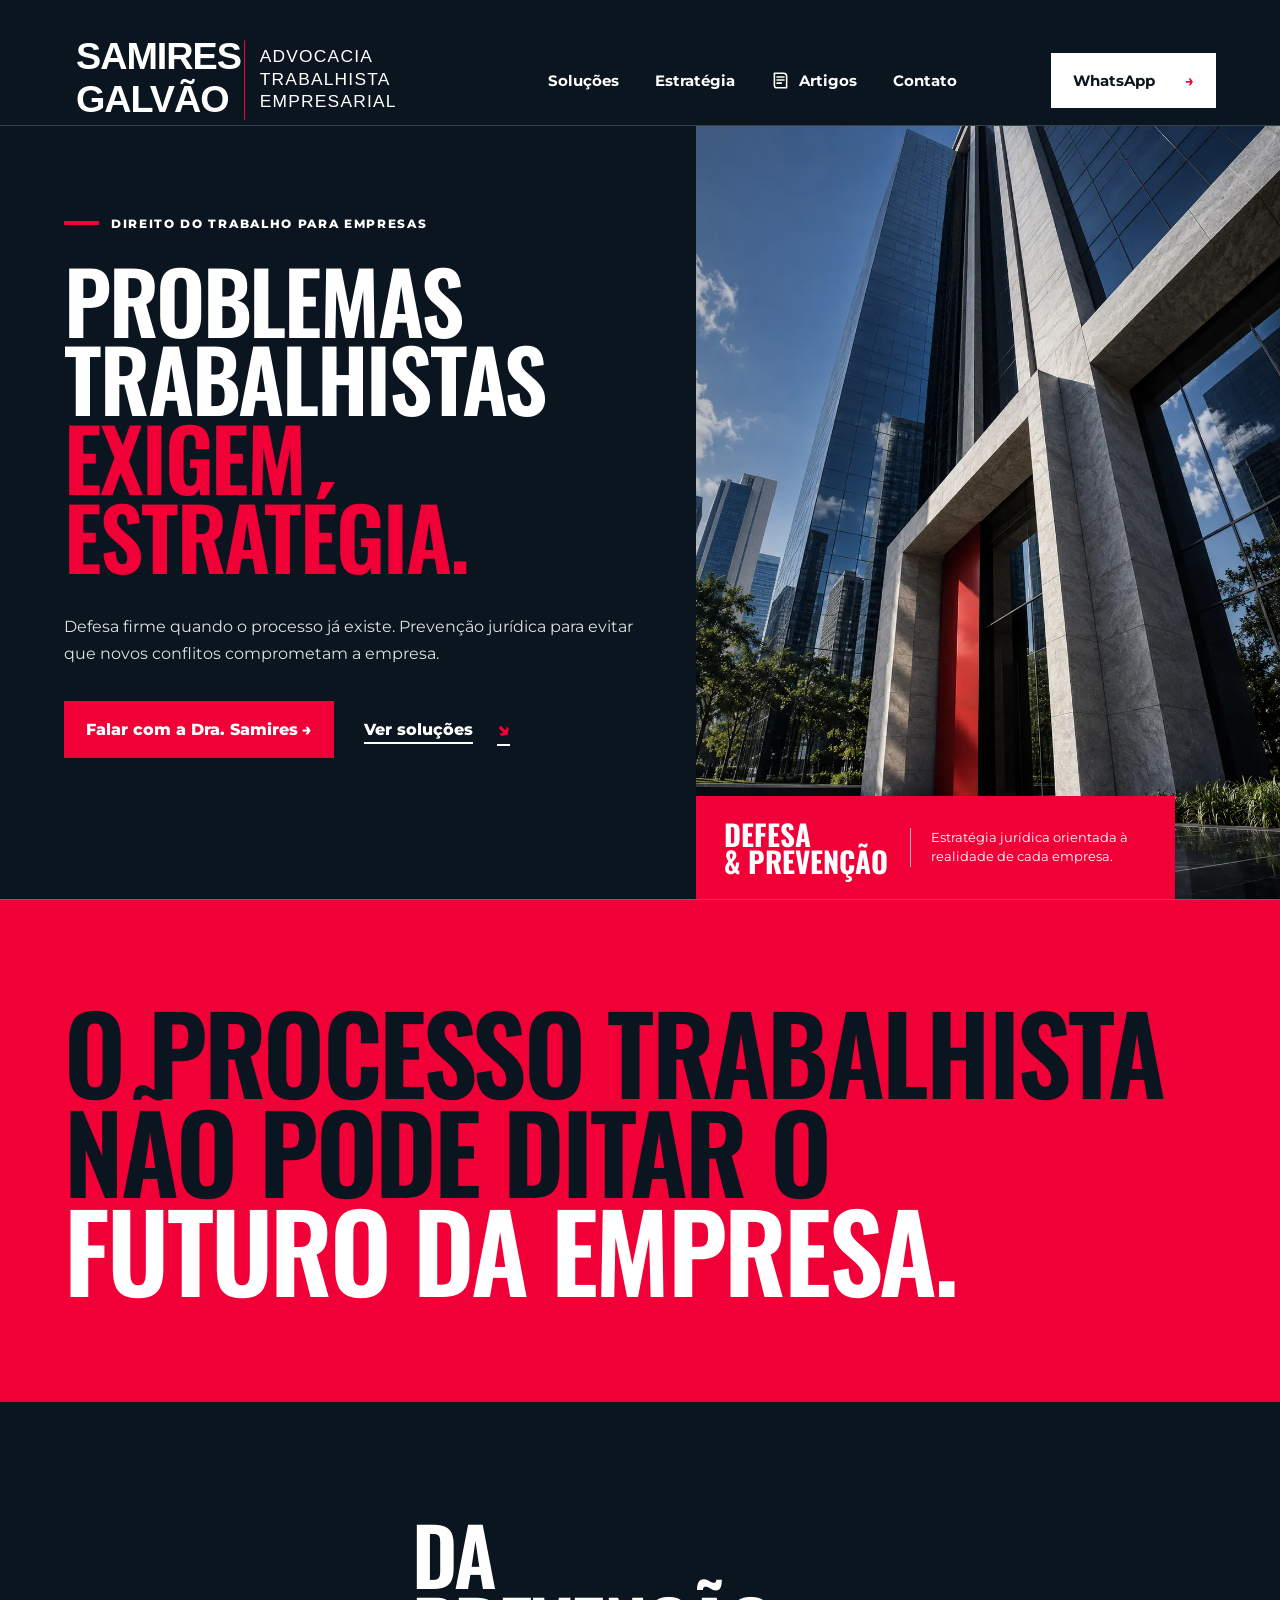
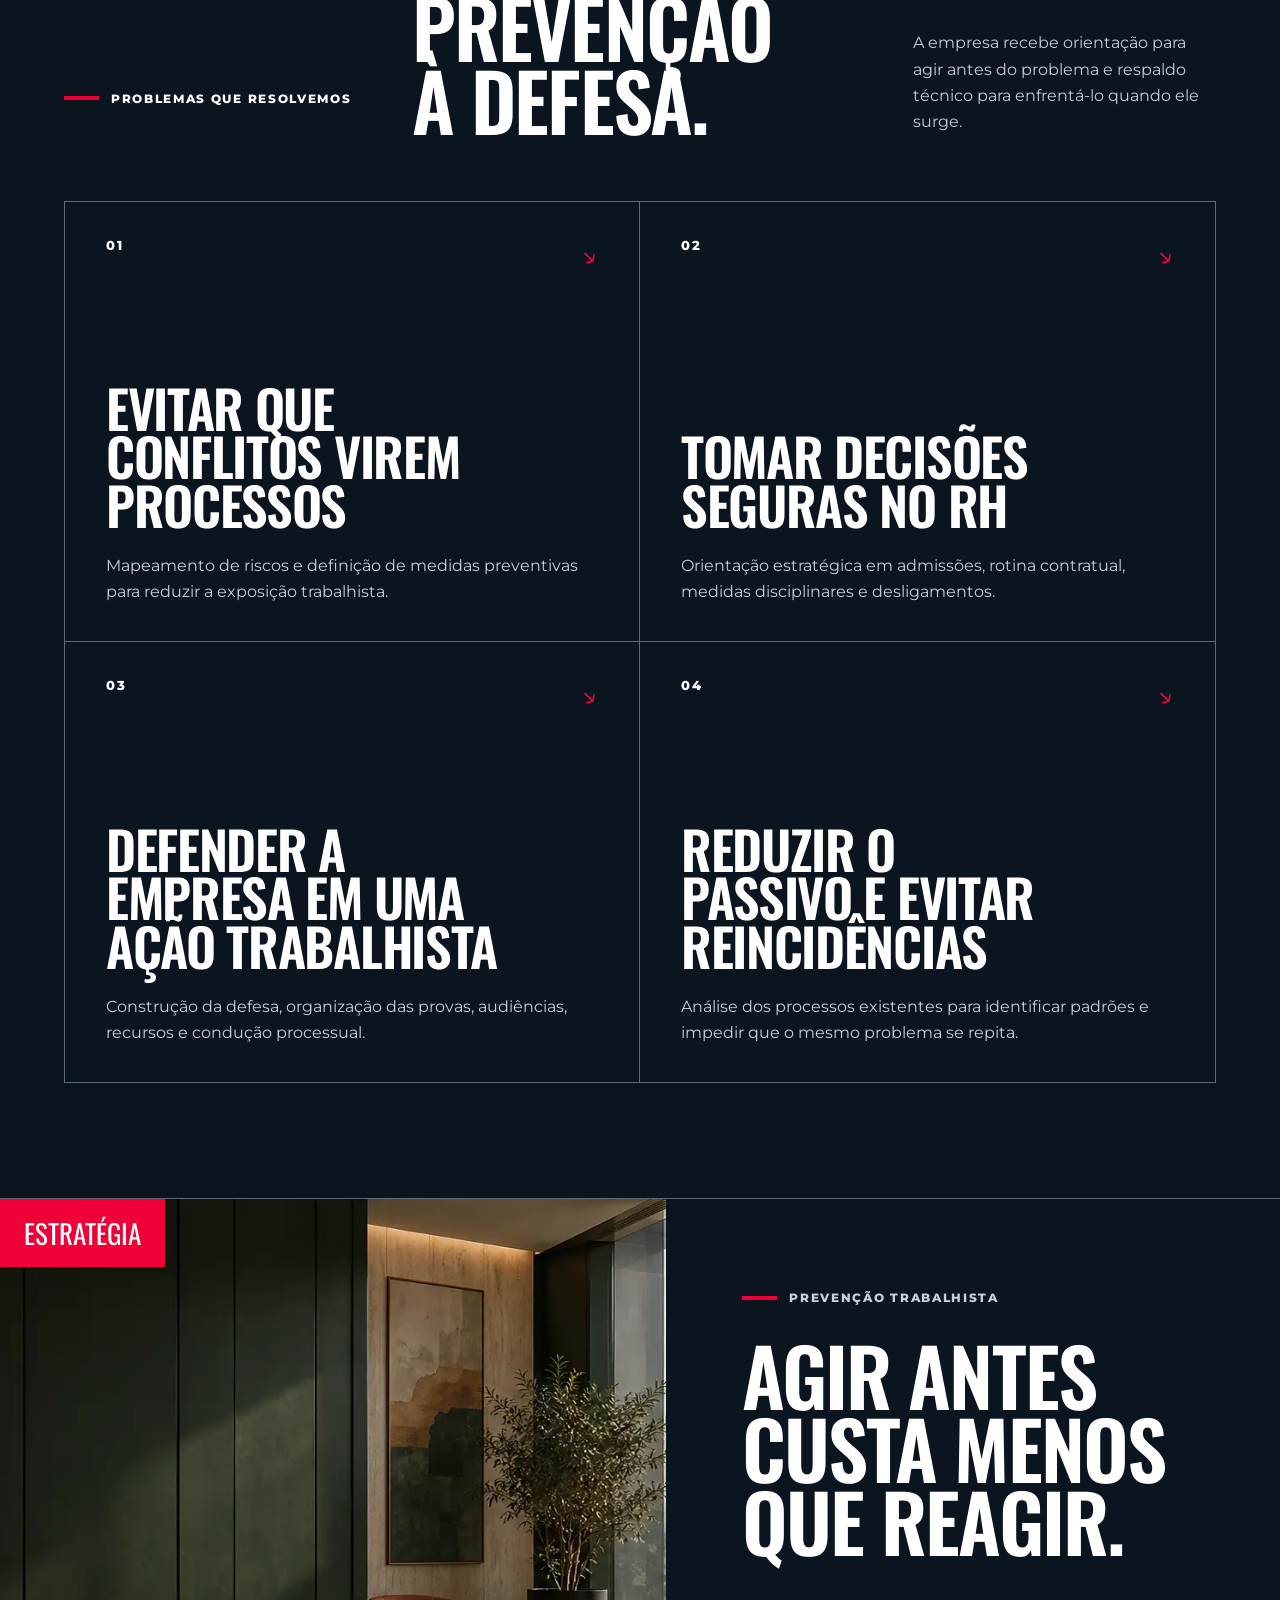
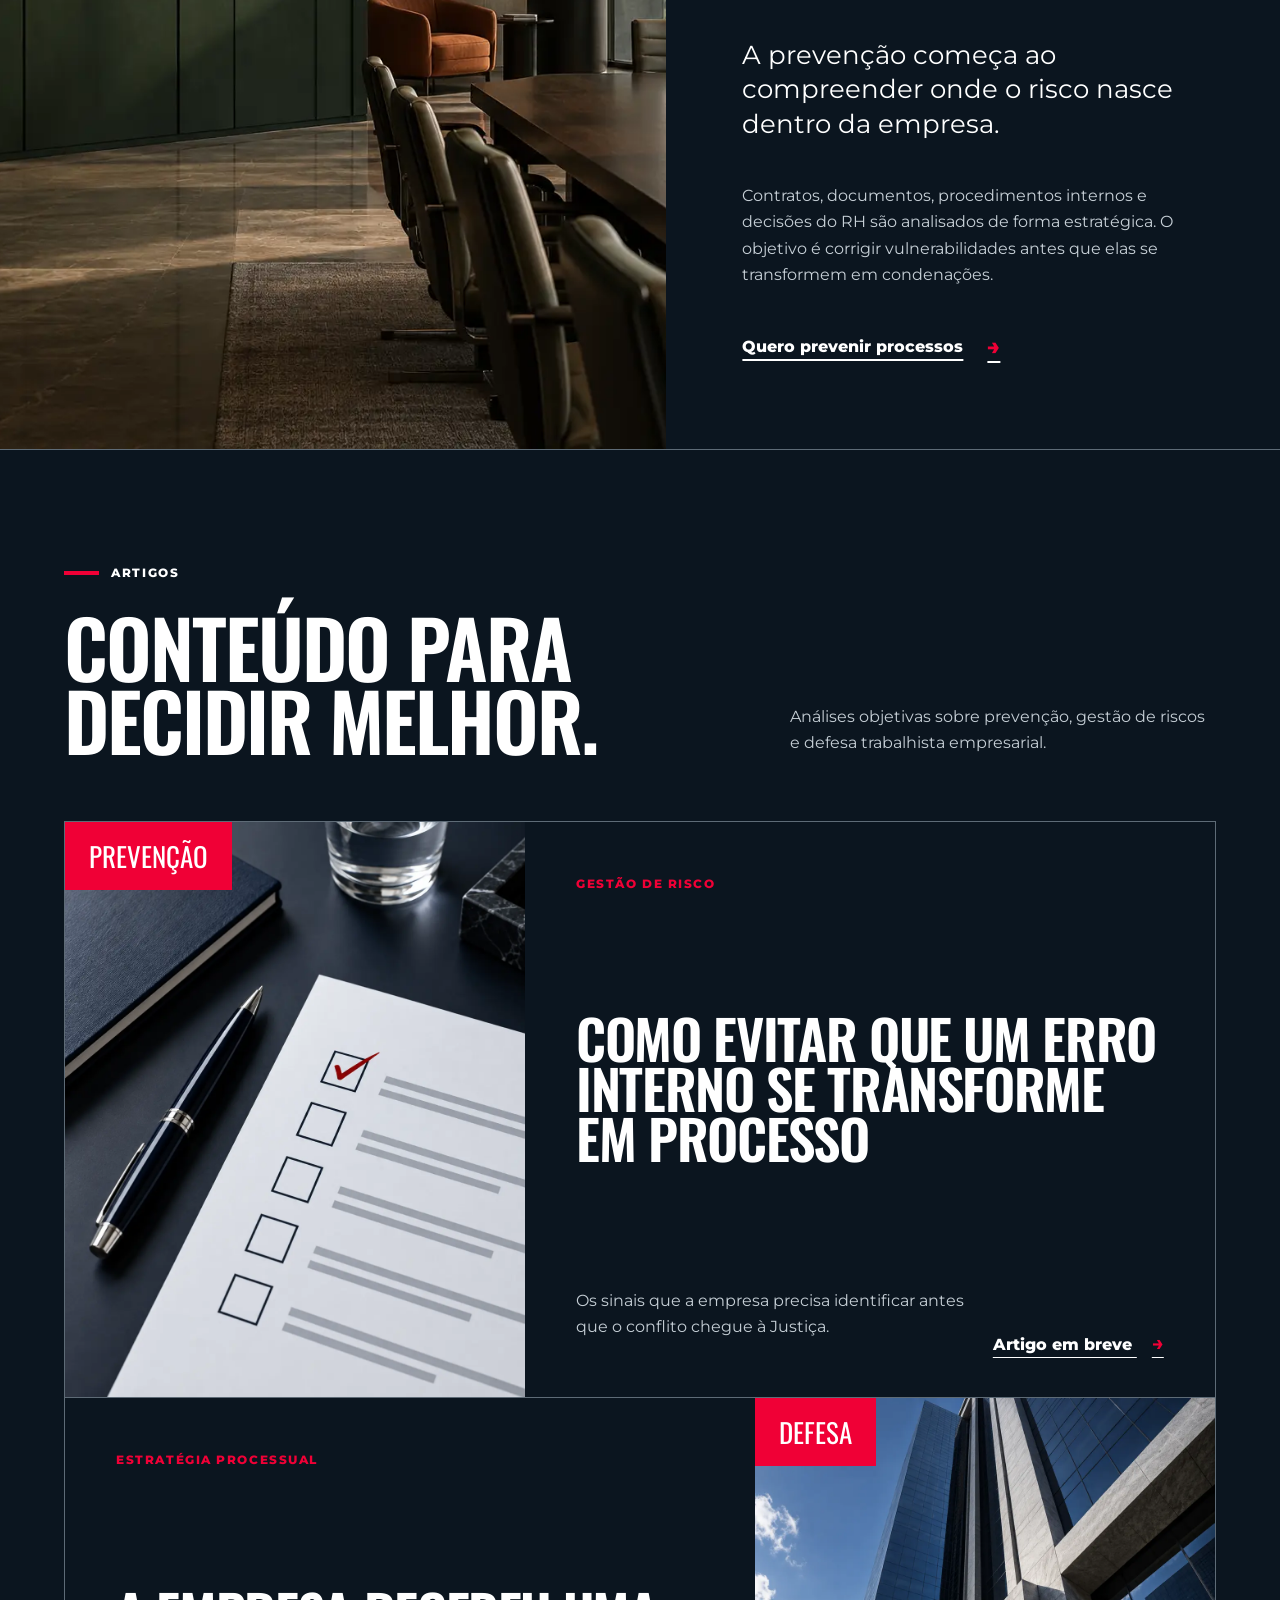
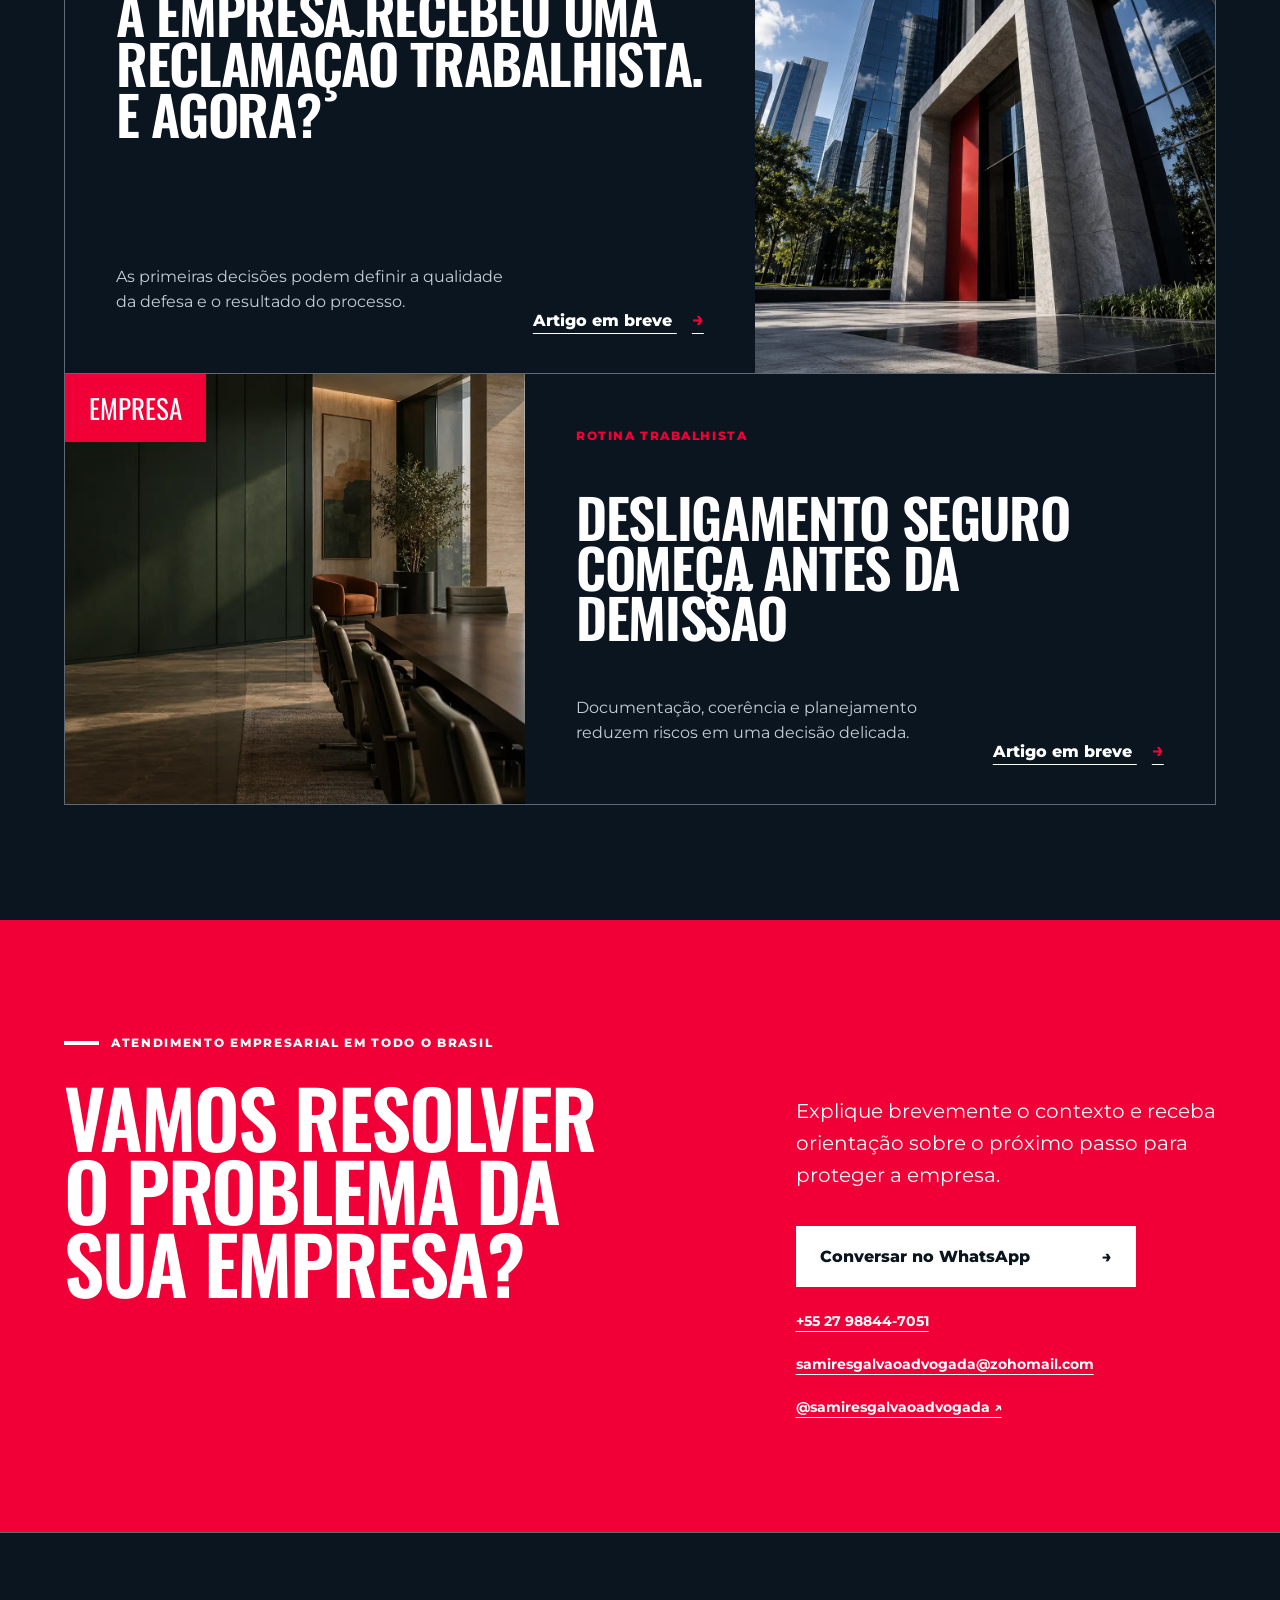
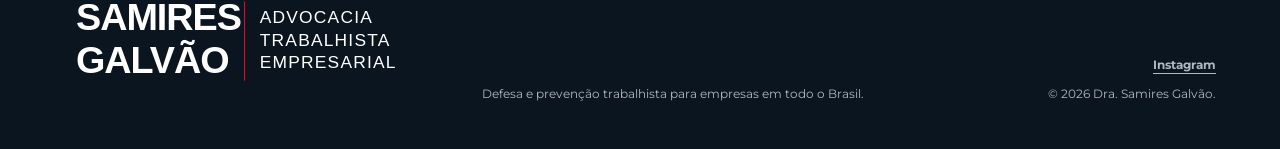
==== commit 794de195: "Add files via upload" ====
--- a/index.html
+++ b/index.html
@@ -3,7 +3,7 @@
 <head>
   <meta charset="utf-8">
   <meta name="viewport" content="width=device-width, initial-scale=1">
-  <meta name="description" content="Dra. Samires Galvão — advocacia trabalhista estratégica para empresas.">
+  <meta name="description" content="Dra. Samires Galvão — defesa e prevenção trabalhista estratégica para empresas em todo o Brasil.">
   <meta name="theme-color" content="#0b151f">
   <title>Dra. Samires Galvão | Advocacia Trabalhista Empresarial</title>
   <link rel="icon" href="assets/favicon.svg" type="image/svg+xml">
@@ -12,63 +12,94 @@
 </head>
 <body>
   <a class="skip-link" href="#conteudo">Ir para o conteúdo</a>
+
   <header class="site-header">
-    <a class="brand" href="#inicio" aria-label="Dra. Samires Galvão — início"><img src="assets/logo-horizontal-clara.svg" alt="Dra. Samires Galvão"></a>
+    <a class="brand" href="#inicio" aria-label="Dra. Samires Galvão — início">
+      <img src="assets/logo-samires-clara.svg" alt="Samires Galvão — Advocacia Trabalhista Empresarial">
+    </a>
     <button class="menu-toggle" type="button" aria-label="Abrir menu" aria-expanded="false" aria-controls="menu"><span></span><span></span><span></span></button>
     <nav id="menu" class="main-nav" aria-label="Navegação principal">
-      <a href="#atuacao">O que fazemos</a><a href="#estrategia">Nossa atuação</a><a href="#conteudos">Insights</a><a href="#contato">Contato</a>
+      <a href="#solucoes">Soluções</a>
+      <a href="#estrategia">Estratégia</a>
+      <a class="nav-articles" href="#artigos" aria-label="Artigos"><svg viewBox="0 0 24 24" aria-hidden="true"><path d="M5 3.75h10.5A3.5 3.5 0 0 1 19 7.25v13H7.5A2.5 2.5 0 0 1 5 17.75zM8 8h8M8 11.5h8M8 15h5"/></svg>Artigos</a>
+      <a href="#contato">Contato</a>
     </nav>
-    <a class="header-action" href="mailto:samiresgalvaoadvogada@zohomail.com">Fale conosco <span>→</span></a>
+    <a class="header-action" href="https://wa.me/5527988447051" target="_blank" rel="noopener">WhatsApp <span>→</span></a>
   </header>
 
   <main id="conteudo">
     <section class="hero" id="inicio">
-      <div class="hero-copy">
-        <p class="eyebrow"><span></span> Advocacia trabalhista empresarial</p>
-        <h1>DEFESA JURÍDICA<br>QUE ENTENDE<br><em>DE NEGÓCIOS.</em></h1>
-        <p class="hero-summary">Atuação estratégica na defesa de empresas, com análise técnica, proximidade e decisões jurídicas alinhadas à realidade do negócio.</p>
-        <a class="text-link" href="#atuacao">Conheça nossa atuação <span>↘</span></a>
+      <div class="hero-copy reveal">
+        <p class="eyebrow"><span></span> Direito do trabalho para empresas</p>
+        <h1>PROBLEMAS<br>TRABALHISTAS<br><em>EXIGEM ESTRATÉGIA.</em></h1>
+        <p class="hero-summary">Defesa firme quando o processo já existe. Prevenção jurídica para evitar que novos conflitos comprometam a empresa.</p>
+        <div class="hero-actions">
+          <a class="primary-link" href="https://wa.me/5527988447051?text=Ol%C3%A1%2C%20Dra.%20Samires.%20Preciso%20de%20orienta%C3%A7%C3%A3o%20trabalhista%20para%20minha%20empresa." target="_blank" rel="noopener">Falar com a Dra. Samires <span>→</span></a>
+          <a class="text-link" href="#solucoes">Ver soluções <span>↘</span></a>
+        </div>
       </div>
-      <figure class="hero-media">
-        <picture><source srcset="assets/reuniao-empresarial.webp" type="image/webp"><img src="assets/reuniao-empresarial.jpg" alt="Executivos reunidos para uma decisão estratégica" width="1600" height="900"></picture>
-        <figcaption><strong>ESTRATÉGIA</strong><span>Segurança para decidir.<br>Firmeza para defender.</span></figcaption>
+      <figure class="hero-media reveal">
+        <picture><source srcset="assets/arquitetura-corporativa.webp" type="image/webp"><img src="assets/arquitetura-corporativa.jpg" alt="Arquitetura de um edifício corporativo contemporâneo" width="1122" height="1402"></picture>
+        <figcaption><strong>DEFESA<br>&amp; PREVENÇÃO</strong><span>Estratégia jurídica orientada à realidade de cada empresa.</span></figcaption>
       </figure>
     </section>
 
-    <section class="statement" aria-label="Posicionamento">
-      <p>TRABALHO MUDA.<br>EMPRESAS EVOLUEM.<br><strong>A DEFESA PRECISA<br>ACOMPANHAR.</strong></p>
+    <section class="statement reveal" aria-label="Posicionamento">
+      <p>O PROCESSO TRABALHISTA<br>NÃO PODE DITAR O<br><strong>FUTURO DA EMPRESA.</strong></p>
     </section>
 
-    <section class="practice" id="atuacao">
-      <header class="section-heading"><p class="eyebrow"><span></span> O que fazemos</p><h2>ATUAÇÃO TRABALHISTA<br>VOLTADA À EMPRESA</h2></header>
-      <div class="practice-grid">
-        <article class="practice-card featured"><span class="number">01</span><h3>DEFESA EM<br>RECLAMAÇÕES<br>TRABALHISTAS</h3><p>Condução técnica de processos, da análise inicial à definição da estratégia de defesa.</p></article>
-        <article class="practice-card"><span class="number">02</span><h3>AUDIÊNCIAS<br>E PRODUÇÃO<br>DE PROVAS</h3><p>Preparação cuidadosa de representantes, testemunhas e documentos essenciais.</p></article>
-        <article class="practice-card"><span class="number">03</span><h3>RECURSOS E<br>ESTRATÉGIA<br>PROCESSUAL</h3><p>Decisões orientadas por risco, impacto e objetivos empresariais.</p></article>
+    <section class="solutions" id="solucoes">
+      <header class="section-heading reveal">
+        <p class="eyebrow"><span></span> Problemas que resolvemos</p>
+        <h2>DA PREVENÇÃO<br>À DEFESA.</h2>
+        <p class="section-intro">A empresa recebe orientação para agir antes do problema e respaldo técnico para enfrentá-lo quando ele surge.</p>
+      </header>
+      <div class="solution-grid">
+        <article class="solution-card reveal"><span class="number">01</span><h3>EVITAR QUE<br>CONFLITOS VIREM<br>PROCESSOS</h3><p>Mapeamento de riscos e definição de medidas preventivas para reduzir a exposição trabalhista.</p><span class="card-arrow">↘</span></article>
+        <article class="solution-card reveal"><span class="number">02</span><h3>TOMAR DECISÕES<br>SEGURAS NO RH</h3><p>Orientação estratégica em admissões, rotina contratual, medidas disciplinares e desligamentos.</p><span class="card-arrow">↘</span></article>
+        <article class="solution-card reveal"><span class="number">03</span><h3>DEFENDER A<br>EMPRESA EM UMA<br>AÇÃO TRABALHISTA</h3><p>Construção da defesa, organização das provas, audiências, recursos e condução processual.</p><span class="card-arrow">↘</span></article>
+        <article class="solution-card reveal"><span class="number">04</span><h3>REDUZIR O<br>PASSIVO E EVITAR<br>REINCIDÊNCIAS</h3><p>Análise dos processos existentes para identificar padrões e impedir que o mesmo problema se repita.</p><span class="card-arrow">↘</span></article>
       </div>
     </section>
 
     <section class="strategy" id="estrategia">
-      <div class="strategy-photo"><picture><source srcset="assets/checklist-trabalhista.webp" type="image/webp"><img src="assets/checklist-trabalhista.jpg" alt="Checklist de conformidade sobre uma mesa corporativa" loading="lazy" width="960" height="1200"></picture><span class="photo-label">ANÁLISE</span></div>
-      <div class="strategy-title"><p class="eyebrow"><span></span> Nossa forma de atuar</p><h2>PREPARAÇÃO<br>ANTES DO<br>CONFLITO.</h2></div>
-      <div class="strategy-copy"><p class="lead">Cada processo trabalhista exige leitura jurídica e compreensão do negócio.</p><p>A atuação é construída com objetividade: identificar riscos, organizar provas e escolher o caminho mais seguro para a empresa.</p><a class="text-link" href="#contato">Converse com a Dra. Samires <span>↘</span></a></div>
+      <div class="strategy-photo reveal"><picture><source srcset="assets/sala-corporativa.webp" type="image/webp"><img src="assets/sala-corporativa.jpg" alt="Sala de reuniões corporativa vazia" loading="lazy" width="1600" height="900"></picture><span class="photo-label">ESTRATÉGIA</span></div>
+      <div class="strategy-content reveal">
+        <p class="eyebrow"><span></span> Prevenção trabalhista</p>
+        <h2>AGIR ANTES<br>CUSTA MENOS<br>QUE REAGIR.</h2>
+        <p class="lead">A prevenção começa ao compreender onde o risco nasce dentro da empresa.</p>
+        <p>Contratos, documentos, procedimentos internos e decisões do RH são analisados de forma estratégica. O objetivo é corrigir vulnerabilidades antes que elas se transformem em condenações.</p>
+        <a class="text-link" href="https://wa.me/5527988447051?text=Ol%C3%A1%2C%20Dra.%20Samires.%20Gostaria%20de%20saber%20mais%20sobre%20preven%C3%A7%C3%A3o%20trabalhista%20para%20empresas." target="_blank" rel="noopener">Quero prevenir processos <span>→</span></a>
+      </div>
     </section>
 
-    <section class="insights" id="conteudos">
-      <header class="section-heading row"><div><p class="eyebrow"><span></span> Insights</p><h2>INFORMAÇÃO QUE<br>APOIA DECISÕES</h2></div><p class="section-intro">Conteúdo direto para lideranças, RH e empresas que precisam acompanhar riscos e mudanças no ambiente de trabalho.</p></header>
-      <div class="insight-grid">
-        <article class="insight-image"><img src="assets/checklist-trabalhista.webp" alt="Documento com checklist" loading="lazy"><span>GUIA</span></article>
-        <article class="insight-story"><p class="category">EMPRESA &amp; TRABALHO</p><h3>CHECKLIST<br>TRABALHISTA<br>PARA GESTORES</h3><p>Pontos essenciais para organizar documentos e reduzir exposição em uma reclamação trabalhista.</p><a class="text-link" href="mailto:samiresgalvaoadvogada@zohomail.com?subject=Quero%20receber%20o%20checklist%20trabalhista">Solicitar conteúdo <span>→</span></a></article>
-        <article class="insight-quote"><p>“A MELHOR ESTRATÉGIA COMEÇA COM UMA LEITURA CLARA DO RISCO.”</p><span>Dra. Samires Galvão</span></article>
+    <section class="articles" id="artigos">
+      <header class="section-heading articles-heading reveal">
+        <div><p class="eyebrow"><span></span> Artigos</p><h2>CONTEÚDO PARA<br>DECIDIR MELHOR.</h2></div>
+        <p class="section-intro">Análises objetivas sobre prevenção, gestão de riscos e defesa trabalhista empresarial.</p>
+      </header>
+      <div class="publication-grid">
+        <article class="publication reveal" tabindex="0">
+          <div class="publication-image"><img src="assets/checklist-trabalhista.webp" alt="Checklist corporativo sobre uma mesa" loading="lazy"><span>PREVENÇÃO</span></div>
+          <div class="publication-copy"><p class="category">GESTÃO DE RISCO</p><h3>COMO EVITAR QUE UM ERRO INTERNO SE TRANSFORME EM PROCESSO</h3><p>Os sinais que a empresa precisa identificar antes que o conflito chegue à Justiça.</p><span class="read-more">Artigo em breve <b>→</b></span></div>
+        </article>
+        <article class="publication reverse reveal" tabindex="0">
+          <div class="publication-image"><img src="assets/arquitetura-corporativa.webp" alt="Edifício corporativo contemporâneo" loading="lazy"><span>DEFESA</span></div>
+          <div class="publication-copy"><p class="category">ESTRATÉGIA PROCESSUAL</p><h3>A EMPRESA RECEBEU UMA RECLAMAÇÃO TRABALHISTA. E AGORA?</h3><p>As primeiras decisões podem definir a qualidade da defesa e o resultado do processo.</p><span class="read-more">Artigo em breve <b>→</b></span></div>
+        </article>
+        <article class="publication reveal" tabindex="0">
+          <div class="publication-image"><img src="assets/sala-corporativa.webp" alt="Ambiente corporativo preparado para reunião" loading="lazy"><span>EMPRESA</span></div>
+          <div class="publication-copy"><p class="category">ROTINA TRABALHISTA</p><h3>DESLIGAMENTO SEGURO COMEÇA ANTES DA DEMISSÃO</h3><p>Documentação, coerência e planejamento reduzem riscos em uma decisão delicada.</p><span class="read-more">Artigo em breve <b>→</b></span></div>
+        </article>
       </div>
     </section>
 
     <section class="contact" id="contato">
-      <div><p class="eyebrow light"><span></span> Contato</p><h2>SUA EMPRESA<br>PRECISA DE UMA<br>DEFESA FIRME?</h2></div>
-      <div class="contact-copy"><p>Conte brevemente o contexto. A Dra. Samires retornará para entender a necessidade da empresa.</p><a class="contact-button" href="mailto:samiresgalvaoadvogada@zohomail.com">Enviar e-mail <span>→</span></a><a class="email" href="mailto:samiresgalvaoadvogada@zohomail.com">samiresgalvaoadvogada@zohomail.com</a></div>
+      <div class="reveal"><p class="eyebrow light"><span></span> Atendimento empresarial em todo o Brasil</p><h2>VAMOS RESOLVER<br>O PROBLEMA DA<br>SUA EMPRESA?</h2></div>
+      <div class="contact-copy reveal"><p>Explique brevemente o contexto e receba orientação sobre o próximo passo para proteger a empresa.</p><a class="contact-button" href="https://wa.me/5527988447051?text=Ol%C3%A1%2C%20Dra.%20Samires.%20Preciso%20de%20orienta%C3%A7%C3%A3o%20trabalhista%20para%20minha%20empresa." target="_blank" rel="noopener">Conversar no WhatsApp <span>→</span></a><a class="contact-line" href="tel:+5527988447051">+55 27 98844-7051</a><a class="contact-line" href="mailto:samiresgalvaoadvogada@zohomail.com">samiresgalvaoadvogada@zohomail.com</a><a class="contact-line" href="https://www.instagram.com/samiresgalvaoadvogada/" target="_blank" rel="noopener">@samiresgalvaoadvogada ↗</a></div>
     </section>
   </main>
 
-  <footer class="site-footer"><img src="assets/logo-horizontal-clara.svg" alt="Dra. Samires Galvão"><p>Advocacia Trabalhista Empresarial</p><p>© <span id="year"></span> Dra. Samires Galvão. Todos os direitos reservados.</p></footer>
+  <footer class="site-footer"><img src="assets/logo-samires-clara.svg" alt="Samires Galvão — Advocacia Trabalhista Empresarial"><p>Defesa e prevenção trabalhista para empresas em todo o Brasil.</p><div><a href="https://www.instagram.com/samiresgalvaoadvogada/" target="_blank" rel="noopener">Instagram</a><p>© <span id="year"></span> Dra. Samires Galvão.</p></div></footer>
 </body>
 </html>
--- a/styles.css
+++ b/styles.css
@@ -1,15 +1,18 @@
 @font-face{font-family:Montserrat;src:url('assets/montserrat.ttf') format('truetype');font-weight:100 900;font-display:swap}
 @font-face{font-family:Oswald;src:url('assets/oswald.ttf') format('truetype');font-weight:200 700;font-display:swap}
-:root{--navy:#0b151f;--navy-2:#111e29;--red:#f00036;--white:#fff;--muted:#aeb8c1;--line:#71808d;--pad:clamp(24px,5vw,80px)}
-*{box-sizing:border-box}html{scroll-behavior:smooth}body{margin:0;background:var(--navy);color:var(--white);font-family:Montserrat,Arial,sans-serif}a{color:inherit}img{display:block;max-width:100%}.skip-link{position:fixed;left:16px;top:-60px;z-index:100;background:#fff;color:#000;padding:12px 18px}.skip-link:focus{top:12px}
-.site-header{height:126px;padding:22px var(--pad);display:grid;grid-template-columns:230px 1fr auto;align-items:center;gap:36px;border-bottom:1px solid rgba(255,255,255,.15);position:relative;z-index:20;background:var(--navy)}.brand img{width:208px;height:auto}.main-nav{display:flex;justify-content:center;gap:clamp(20px,3vw,48px)}.main-nav a,.header-action{font-weight:700;text-decoration:none;font-size:15px}.main-nav a{position:relative;padding:12px 0}.main-nav a:after{content:"";position:absolute;left:0;right:100%;bottom:4px;height:2px;background:var(--red);transition:.25s}.main-nav a:hover:after{right:0}.header-action{background:#fff;color:var(--navy);padding:17px 22px;min-width:174px}.header-action span{color:var(--red);float:right}.menu-toggle{display:none;background:none;border:0;padding:10px}.menu-toggle span{display:block;width:28px;height:2px;background:#fff;margin:6px}
-.hero{min-height:calc(100vh - 126px);display:grid;grid-template-columns:46% 54%;padding-left:var(--pad);border-bottom:1px solid var(--line)}.hero-copy{padding:clamp(58px,8vw,120px) 35px 70px 0;position:relative;z-index:2}.eyebrow{font-size:12px;font-weight:800;letter-spacing:.14em;text-transform:uppercase;margin:0 0 30px;display:flex;align-items:center;gap:12px}.eyebrow>span{display:inline-block;width:35px;height:4px;background:var(--red)}h1,h2,h3,.statement p{font-family:Oswald,'Arial Narrow',Impact,sans-serif;font-weight:600;line-height:.92;letter-spacing:-.025em;margin:0}h1{font-size:clamp(62px,7.2vw,122px)}h1 em{font-style:normal;color:var(--red)}.hero-summary{font-size:clamp(16px,1.25vw,20px);line-height:1.65;max-width:590px;color:#dce2e6;margin:38px 0 34px}.text-link{display:inline-flex;gap:28px;align-items:center;font-weight:800;text-underline-offset:7px;text-decoration-thickness:2px}.text-link span{color:var(--red);font-size:22px}.hero-media{margin:0;position:relative;min-height:650px;overflow:hidden}.hero-media picture,.hero-media img{width:100%;height:100%;object-fit:cover}.hero-media:after{content:"";position:absolute;inset:0;background:linear-gradient(90deg,rgba(11,21,31,.3),transparent 35%)}.hero-media figcaption{position:absolute;left:0;bottom:0;z-index:2;background:var(--red);width:min(460px,78%);padding:25px 28px;display:grid;grid-template-columns:auto 1fr;gap:22px;align-items:center}.hero-media figcaption strong{font-family:Oswald;font-size:31px}.hero-media figcaption span{font-size:13px;line-height:1.5;border-left:1px solid rgba(255,255,255,.65);padding-left:20px}
-.statement{background:var(--red);padding:clamp(70px,8vw,130px) var(--pad)}.statement p{font-size:clamp(58px,9vw,148px);color:var(--navy)}.statement strong{color:#fff;font-weight:600}
-.practice{padding:clamp(80px,9vw,145px) var(--pad)}.section-heading{display:flex;justify-content:space-between;align-items:flex-end;margin-bottom:65px}.section-heading h2,.strategy-title h2,.contact h2{font-size:clamp(53px,6.4vw,100px)}.practice-grid{display:grid;grid-template-columns:repeat(3,1fr);border:1px solid var(--line)}.practice-card{min-height:520px;padding:34px clamp(24px,3vw,48px);border-right:1px solid var(--line);display:flex;flex-direction:column}.practice-card:last-child{border:0}.practice-card.featured{background:var(--red)}.practice-card .number{font-size:13px;font-weight:800;letter-spacing:.12em}.practice-card h3{font-size:clamp(40px,4vw,64px);margin:auto 0 28px}.practice-card p{line-height:1.65;color:#c9d0d6;margin:0;max-width:340px}.practice-card.featured p{color:#fff}
-.strategy{display:grid;grid-template-columns:40% 34% 26%;min-height:760px;border-top:1px solid var(--line);border-bottom:1px solid var(--line)}.strategy-photo{position:relative;overflow:hidden}.strategy-photo picture,.strategy-photo img{width:100%;height:100%;object-fit:cover}.photo-label,.insight-image span{position:absolute;left:0;top:0;background:var(--red);font-family:Oswald;font-size:28px;padding:14px 24px}.strategy-title{padding:80px 45px;border-right:1px solid var(--line)}.strategy-title h2{margin-top:190px}.strategy-copy{padding:80px 45px;display:flex;flex-direction:column;justify-content:flex-end}.strategy-copy p{line-height:1.65;color:#c7d0d7}.strategy-copy .lead{font-size:clamp(22px,2vw,31px);line-height:1.35;color:#fff}.strategy-copy .text-link{margin-top:30px}
-.insights{padding:clamp(80px,9vw,145px) var(--pad)}.section-heading.row{align-items:flex-end}.section-intro{max-width:460px;line-height:1.65;color:#c5ced5}.insight-grid{display:grid;grid-template-columns:32% 36% 32%;min-height:670px;border:1px solid var(--line)}.insight-grid>article{position:relative}.insight-image{overflow:hidden}.insight-image img{width:100%;height:100%;object-fit:cover}.insight-story{padding:45px;display:flex;flex-direction:column;border-left:1px solid var(--line);border-right:1px solid var(--line)}.category{font-size:12px;font-weight:800;letter-spacing:.13em;color:var(--red)}.insight-story h3{font-size:clamp(46px,4.8vw,78px);margin:90px 0 30px}.insight-story>p:not(.category){line-height:1.6;color:#c5ced5}.insight-story .text-link{margin-top:auto}.insight-quote{background:var(--red);padding:45px;display:flex;flex-direction:column;justify-content:space-between}.insight-quote p{font-family:Oswald;font-size:clamp(43px,4.2vw,68px);line-height:1.02;margin:0;color:var(--navy)}.insight-quote span{font-size:13px;font-weight:800}
-.contact{background:var(--red);padding:clamp(75px,9vw,145px) var(--pad);display:grid;grid-template-columns:2fr 1fr;gap:80px}.contact .eyebrow span{background:#fff}.contact-copy{padding-top:60px}.contact-copy p{font-size:20px;line-height:1.6;margin:0 0 35px}.contact-button{display:flex;justify-content:space-between;background:#fff;color:var(--navy);padding:20px 24px;text-decoration:none;font-weight:800;max-width:310px}.contact-button span{color:var(--red)}.email{display:block;margin-top:32px;font-size:14px;font-weight:700;word-break:break-all;text-underline-offset:5px}
-.site-footer{padding:45px var(--pad);display:grid;grid-template-columns:230px 1fr auto;align-items:end;gap:35px;border-top:1px solid var(--line);font-size:12px;color:#aeb8c1}.site-footer img{width:205px}.site-footer p{margin:0}.site-footer p:last-child{text-align:right}
-@media(max-width:1050px){.site-header{grid-template-columns:200px 1fr auto}.main-nav{gap:20px}.main-nav a{font-size:13px}.header-action{min-width:145px}.hero{grid-template-columns:1fr}.hero-copy{min-height:660px}.hero-media{min-height:520px}.strategy{grid-template-columns:50% 50%}.strategy-copy{grid-column:1/-1;min-height:420px}.practice-card{min-height:450px}.insight-grid{grid-template-columns:1fr 1fr}.insight-quote{grid-column:1/-1;min-height:430px}.site-footer{grid-template-columns:210px 1fr}}
-@media(max-width:760px){:root{--pad:22px}.site-header{height:88px;grid-template-columns:1fr auto;padding:14px var(--pad)}.brand img{width:168px}.header-action{display:none}.menu-toggle{display:block}.main-nav{position:absolute;left:0;right:0;top:88px;background:var(--navy);display:none;flex-direction:column;padding:24px var(--pad) 32px;border-bottom:3px solid var(--red)}.main-nav.open{display:flex}.main-nav a{font-size:17px}.hero{padding-left:0}.hero-copy{padding:55px var(--pad);min-height:auto}.hero-media{min-height:430px}.hero-media figcaption{width:90%}.statement p{font-size:clamp(50px,18vw,82px)}.section-heading,.section-heading.row{display:block}.section-intro{margin-top:30px}.practice-grid{grid-template-columns:1fr}.practice-card{min-height:390px;border-right:0;border-bottom:1px solid var(--line)}.strategy{grid-template-columns:1fr}.strategy-photo{min-height:530px}.strategy-title{padding:60px var(--pad);border-right:0;border-top:1px solid var(--line)}.strategy-title h2{margin-top:90px}.strategy-copy{grid-column:auto;padding:60px var(--pad);min-height:430px}.insight-grid{grid-template-columns:1fr}.insight-grid>article{min-height:520px}.insight-story{border:0;border-top:1px solid var(--line);border-bottom:1px solid var(--line);padding:35px 28px}.insight-story h3{margin:65px 0 25px}.insight-quote{grid-column:auto;min-height:430px}.contact{grid-template-columns:1fr;gap:10px}.contact-copy{padding-top:20px}.site-footer{grid-template-columns:1fr;align-items:start}.site-footer p:last-child{text-align:left}}
-@media(prefers-reduced-motion:reduce){html{scroll-behavior:auto}}
+:root{--navy:#0b151f;--navy-2:#111e29;--red:#f00036;--white:#fff;--muted:#bac3ca;--line:#5e6b76;--pad:clamp(24px,5vw,80px)}
+*{box-sizing:border-box}html{scroll-behavior:smooth}body{margin:0;background:var(--navy);color:var(--white);font-family:Montserrat,Arial,sans-serif;overflow-x:hidden}a{color:inherit}img{display:block;max-width:100%}.skip-link{position:fixed;left:16px;top:-60px;z-index:100;background:#fff;color:#000;padding:12px 18px}.skip-link:focus{top:12px}
+.site-header{height:126px;padding:20px var(--pad);display:grid;grid-template-columns:minmax(260px,390px) 1fr auto;align-items:center;gap:34px;border-bottom:1px solid rgba(255,255,255,.18);position:relative;z-index:20;background:var(--navy)}.brand{display:block}.brand img{width:min(100%,360px);height:auto}.main-nav{display:flex;justify-content:center;align-items:center;gap:clamp(20px,2.8vw,46px)}.main-nav a,.header-action{font-weight:700;text-decoration:none;font-size:15px}.main-nav a{position:relative;padding:13px 0}.main-nav a:after{content:"";position:absolute;left:0;right:100%;bottom:4px;height:3px;background:var(--red);transition:right .3s ease}.main-nav a:hover:after,.main-nav a:focus-visible:after{right:0}.nav-articles{display:flex;align-items:center;gap:8px}.nav-articles svg{width:21px;height:21px;fill:none;stroke:currentColor;stroke-width:1.8;stroke-linecap:round;stroke-linejoin:round;transition:transform .3s,color .3s}.nav-articles:hover svg{color:var(--red);transform:translateY(-2px)}.header-action{background:#fff;color:var(--navy);padding:18px 22px;min-width:165px;transition:background .25s,color .25s}.header-action span{color:var(--red);float:right}.header-action:hover{background:var(--red);color:#fff}.header-action:hover span{color:#fff}.menu-toggle{display:none;background:none;border:0;padding:10px}.menu-toggle span{display:block;width:28px;height:2px;background:#fff;margin:6px}
+.hero{min-height:calc(100vh - 126px);display:grid;grid-template-columns:52% 48%;padding-left:var(--pad);border-bottom:1px solid var(--line)}.hero-copy{padding:clamp(58px,7vw,110px) 46px 70px 0;position:relative;z-index:2}.eyebrow{font-size:12px;font-weight:800;letter-spacing:.14em;text-transform:uppercase;margin:0 0 30px;display:flex;align-items:center;gap:12px}.eyebrow>span{display:inline-block;width:35px;height:4px;background:var(--red)}h1,h2,h3,.statement p{font-family:Oswald,'Arial Narrow',Impact,sans-serif;font-weight:600;line-height:.92;letter-spacing:-.025em;margin:0}h1{font-size:clamp(58px,6.7vw,112px)}h1 em{font-style:normal;color:var(--red)}.hero-summary{font-size:clamp(16px,1.25vw,20px);line-height:1.65;max-width:630px;color:#dce2e6;margin:38px 0 34px}.hero-actions{display:flex;align-items:center;gap:30px;flex-wrap:wrap}.primary-link{background:var(--red);color:#fff;padding:19px 22px;min-width:270px;display:flex;justify-content:space-between;text-decoration:none;font-weight:800;transition:background .25s,color .25s,transform .25s}.primary-link:hover{background:#fff;color:var(--navy);transform:translateY(-3px)}.text-link{display:inline-flex;gap:24px;align-items:center;font-weight:800;text-underline-offset:7px;text-decoration-thickness:2px}.text-link span{color:var(--red);font-size:22px;transition:transform .25s}.text-link:hover span{transform:translate(5px,-3px)}.hero-media{margin:0;position:relative;min-height:650px;overflow:hidden}.hero-media picture,.hero-media img{width:100%;height:100%;object-fit:cover}.hero-media img{transition:transform 1.1s cubic-bezier(.2,.8,.2,1)}.hero-media:hover img{transform:scale(1.035)}.hero-media:after{content:"";position:absolute;inset:0;background:linear-gradient(90deg,rgba(11,21,31,.25),transparent 35%)}.hero-media figcaption{position:absolute;left:0;bottom:0;z-index:2;background:var(--red);width:min(480px,82%);padding:24px 28px;display:grid;grid-template-columns:auto 1fr;gap:22px;align-items:center;transition:width .4s ease}.hero-media:hover figcaption{width:min(540px,90%)}.hero-media figcaption strong{font-family:Oswald;font-size:29px;line-height:.95}.hero-media figcaption span{font-size:13px;line-height:1.5;border-left:1px solid rgba(255,255,255,.65);padding-left:20px}
+.statement{background:var(--red);padding:clamp(75px,8vw,130px) var(--pad);overflow:hidden}.statement p{font-size:clamp(55px,8.4vw,136px);color:var(--navy)}.statement strong{color:#fff;font-weight:600}
+.solutions{padding:clamp(85px,9vw,145px) var(--pad)}.section-heading{display:grid;grid-template-columns:1fr 1.5fr 1fr;gap:45px;align-items:end;margin-bottom:65px}.section-heading h2,.strategy-content h2,.contact h2{font-size:clamp(52px,6.2vw,98px)}.section-intro{line-height:1.65;color:#c5ced5;margin:0;max-width:430px}.solution-grid{display:grid;grid-template-columns:repeat(2,1fr);border:1px solid var(--line)}.solution-card{min-height:440px;padding:35px clamp(25px,3.2vw,52px);border-right:1px solid var(--line);border-bottom:1px solid var(--line);display:grid;grid-template-columns:1fr auto;grid-template-rows:auto 1fr auto;gap:25px;position:relative;overflow:hidden;transition:background .38s ease,color .38s ease,transform .38s ease}.solution-card:nth-child(2n){border-right:0}.solution-card:nth-last-child(-n+2){border-bottom:0}.solution-card:before{content:"";position:absolute;inset:0;background:var(--red);transform:translateY(101%);transition:transform .42s cubic-bezier(.2,.75,.25,1);z-index:-1}.solution-card:hover:before,.solution-card:focus-within:before{transform:translateY(0)}.solution-card:hover{transform:translateY(-6px);color:#fff}.solution-card .number{font-size:13px;font-weight:800;letter-spacing:.12em}.solution-card h3{font-size:clamp(40px,4.1vw,64px);align-self:end}.solution-card p{line-height:1.65;color:#c9d0d6;margin:0;max-width:530px}.solution-card:hover p{color:#fff}.card-arrow{font-size:30px;color:var(--red);grid-column:2;grid-row:1}.solution-card:hover .card-arrow{color:#fff;transform:rotate(-45deg)}
+.strategy{display:grid;grid-template-columns:52% 48%;min-height:820px;border-top:1px solid var(--line);border-bottom:1px solid var(--line)}.strategy-photo{position:relative;overflow:hidden}.strategy-photo picture,.strategy-photo img{width:100%;height:100%;object-fit:cover}.strategy-photo img{transition:transform 1s ease}.strategy-photo:hover img{transform:scale(1.035)}.photo-label,.publication-image>span{position:absolute;left:0;top:0;background:var(--red);font-family:Oswald;font-size:27px;padding:14px 24px;z-index:2}.strategy-content{padding:clamp(65px,7vw,110px) clamp(35px,6vw,90px);display:flex;flex-direction:column;justify-content:center}.strategy-content h2{margin-bottom:55px}.strategy-content p{line-height:1.65;color:#c7d0d7;max-width:650px}.strategy-content .lead{font-size:clamp(22px,2vw,31px);line-height:1.35;color:#fff}.strategy-content .text-link{margin-top:28px}
+.articles{padding:clamp(85px,9vw,145px) var(--pad)}.articles-heading{grid-template-columns:1.6fr 1fr}.articles-heading>div{grid-column:1}.articles-heading .section-intro{grid-column:2}.publication-grid{border:1px solid var(--line)}.publication{min-height:430px;display:grid;grid-template-columns:40% 60%;border-bottom:1px solid var(--line);outline:none}.publication:last-child{border-bottom:0}.publication.reverse{grid-template-columns:60% 40%}.publication.reverse .publication-image{grid-column:2}.publication.reverse .publication-copy{grid-row:1;grid-column:1}.publication-image{position:relative;overflow:hidden}.publication-image img{width:100%;height:100%;object-fit:cover;transition:transform .8s ease,filter .5s ease}.publication-copy{padding:42px clamp(28px,4vw,65px);display:grid;grid-template-columns:1fr auto;grid-template-rows:auto 1fr auto;gap:24px;background:var(--navy);transition:background .38s ease,color .38s ease}.publication-copy .category{font-size:12px;font-weight:800;letter-spacing:.13em;color:var(--red);transition:color .35s}.publication-copy h3{font-size:clamp(39px,4.25vw,67px);align-self:center;max-width:850px}.publication-copy>p:not(.category){line-height:1.6;color:#c5ced5;align-self:end;max-width:680px}.read-more{font-weight:800;text-decoration:underline;text-underline-offset:7px;align-self:end}.read-more b{color:var(--red);padding-left:15px;font-size:20px}.publication:hover .publication-copy,.publication:focus .publication-copy{background:var(--red)}.publication:hover .publication-copy .category,.publication:focus .publication-copy .category,.publication:hover .read-more b,.publication:focus .read-more b{color:#fff}.publication:hover .publication-copy>p,.publication:focus .publication-copy>p{color:#fff}.publication:hover .publication-image img,.publication:focus .publication-image img{transform:scale(1.045);filter:contrast(1.06)}
+.contact{background:var(--red);padding:clamp(75px,9vw,145px) var(--pad);display:grid;grid-template-columns:1.55fr 1fr;gap:80px}.contact .eyebrow span{background:#fff}.contact-copy{padding-top:60px}.contact-copy>p{font-size:20px;line-height:1.6;margin:0 0 35px}.contact-button{display:flex;justify-content:space-between;background:#fff;color:var(--navy);padding:21px 24px;text-decoration:none;font-weight:800;max-width:340px;transition:background .25s,color .25s,transform .25s}.contact-button:hover{background:var(--navy);color:#fff;transform:translateY(-3px)}.contact-line{display:block;margin-top:25px;font-size:14px;font-weight:700;word-break:break-word;text-underline-offset:5px}
+.site-footer{padding:48px var(--pad);display:grid;grid-template-columns:minmax(260px,380px) 1fr auto;align-items:end;gap:38px;border-top:1px solid var(--line);font-size:12px;color:#aeb8c1}.site-footer img{width:360px}.site-footer p{margin:0}.site-footer>div{text-align:right}.site-footer>div a{display:inline-block;margin-bottom:14px;font-weight:700;text-underline-offset:4px}
+.reveal{opacity:0;transform:translateY(26px);transition:opacity .7s ease,transform .7s ease}.reveal.visible{opacity:1;transform:none}
+@media(max-width:1100px){.site-header{grid-template-columns:280px 1fr auto}.main-nav{gap:18px}.main-nav a{font-size:13px}.header-action{min-width:140px}.hero{grid-template-columns:1fr;padding-left:0}.hero-copy{min-height:680px;padding-left:var(--pad)}.hero-media{min-height:620px}.section-heading{grid-template-columns:1fr 1.2fr}.section-heading .section-intro{grid-column:2}.strategy{grid-template-columns:1fr}.strategy-photo{min-height:650px}.publication{grid-template-columns:45% 55%}.publication.reverse{grid-template-columns:55% 45%}.site-footer{grid-template-columns:300px 1fr}}
+@media(max-width:780px){:root{--pad:22px}.site-header{height:94px;grid-template-columns:1fr auto;padding:14px var(--pad)}.brand img{width:245px}.header-action{display:none}.menu-toggle{display:block}.main-nav{position:absolute;left:0;right:0;top:94px;background:var(--navy);display:none;flex-direction:column;align-items:flex-start;padding:24px var(--pad) 34px;border-bottom:4px solid var(--red)}.main-nav.open{display:flex}.main-nav a{font-size:17px}.hero-copy{padding:55px var(--pad);min-height:auto}.hero-media{min-height:540px}.hero-media figcaption{width:94%}.hero-actions{align-items:flex-start;flex-direction:column}.statement p{font-size:clamp(47px,15vw,78px)}.section-heading,.articles-heading{display:block}.section-heading h2{margin-bottom:30px}.solution-grid{grid-template-columns:1fr}.solution-card{min-height:410px;border-right:0!important;border-bottom:1px solid var(--line)!important}.solution-card:last-child{border-bottom:0!important}.strategy-photo{min-height:520px}.strategy-content{padding:65px var(--pad)}.publication,.publication.reverse{grid-template-columns:1fr;min-height:0}.publication.reverse .publication-image,.publication.reverse .publication-copy{grid-column:auto;grid-row:auto}.publication-image{min-height:380px}.publication-copy{min-height:440px;padding:34px 27px}.publication-copy h3{font-size:clamp(40px,12vw,60px)}.contact{grid-template-columns:1fr;gap:10px}.contact-copy{padding-top:20px}.site-footer{grid-template-columns:1fr;align-items:start}.site-footer img{width:290px}.site-footer>div{text-align:left}}
+.solution-card{isolation:isolate}.solution-card .number{grid-column:1;grid-row:1}.solution-card h3{grid-column:1/-1;grid-row:2}.solution-card p{grid-column:1/-1;grid-row:3}.solution-card:hover:before,.solution-card:focus:before{transform:translateY(0)}.solution-card:hover,.solution-card:focus{transform:translateY(-6px);color:#fff}.solution-card:hover p,.solution-card:focus p{color:#fff}.solution-card:hover .card-arrow,.solution-card:focus .card-arrow{color:#fff;transform:rotate(-45deg)}.solution-card:focus-visible{outline:3px solid #fff;outline-offset:-6px}
+.publication{outline:0}.publication:focus-visible{outline:3px solid #fff;outline-offset:4px}.publication-copy .category{grid-column:1/-1;grid-row:1}.publication-copy h3{grid-column:1/-1;grid-row:2}.publication-copy>p:not(.category){grid-column:1;grid-row:3}.read-more{grid-column:2;grid-row:3}
+@media(prefers-reduced-motion:reduce){html{scroll-behavior:auto}.reveal{opacity:1;transform:none;transition:none}*,*:before,*:after{transition-duration:.01ms!important;animation-duration:.01ms!important}}
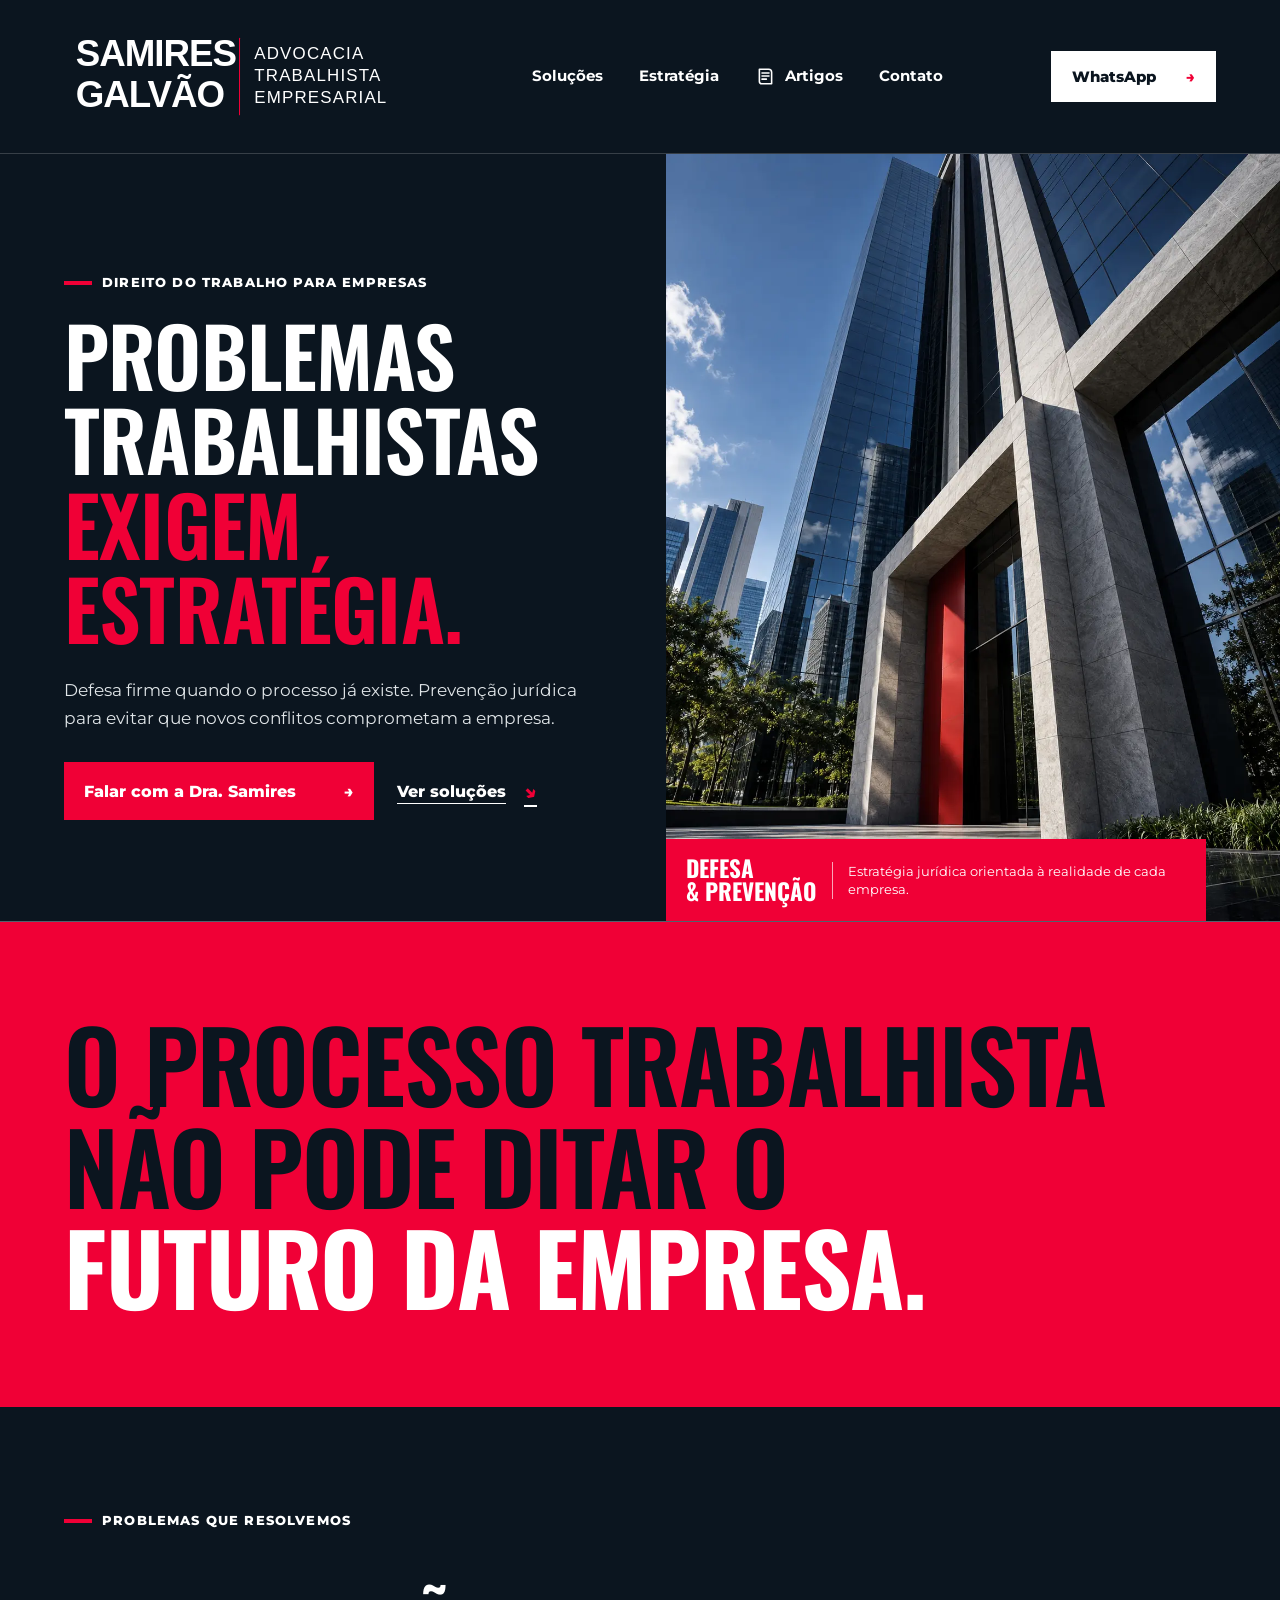
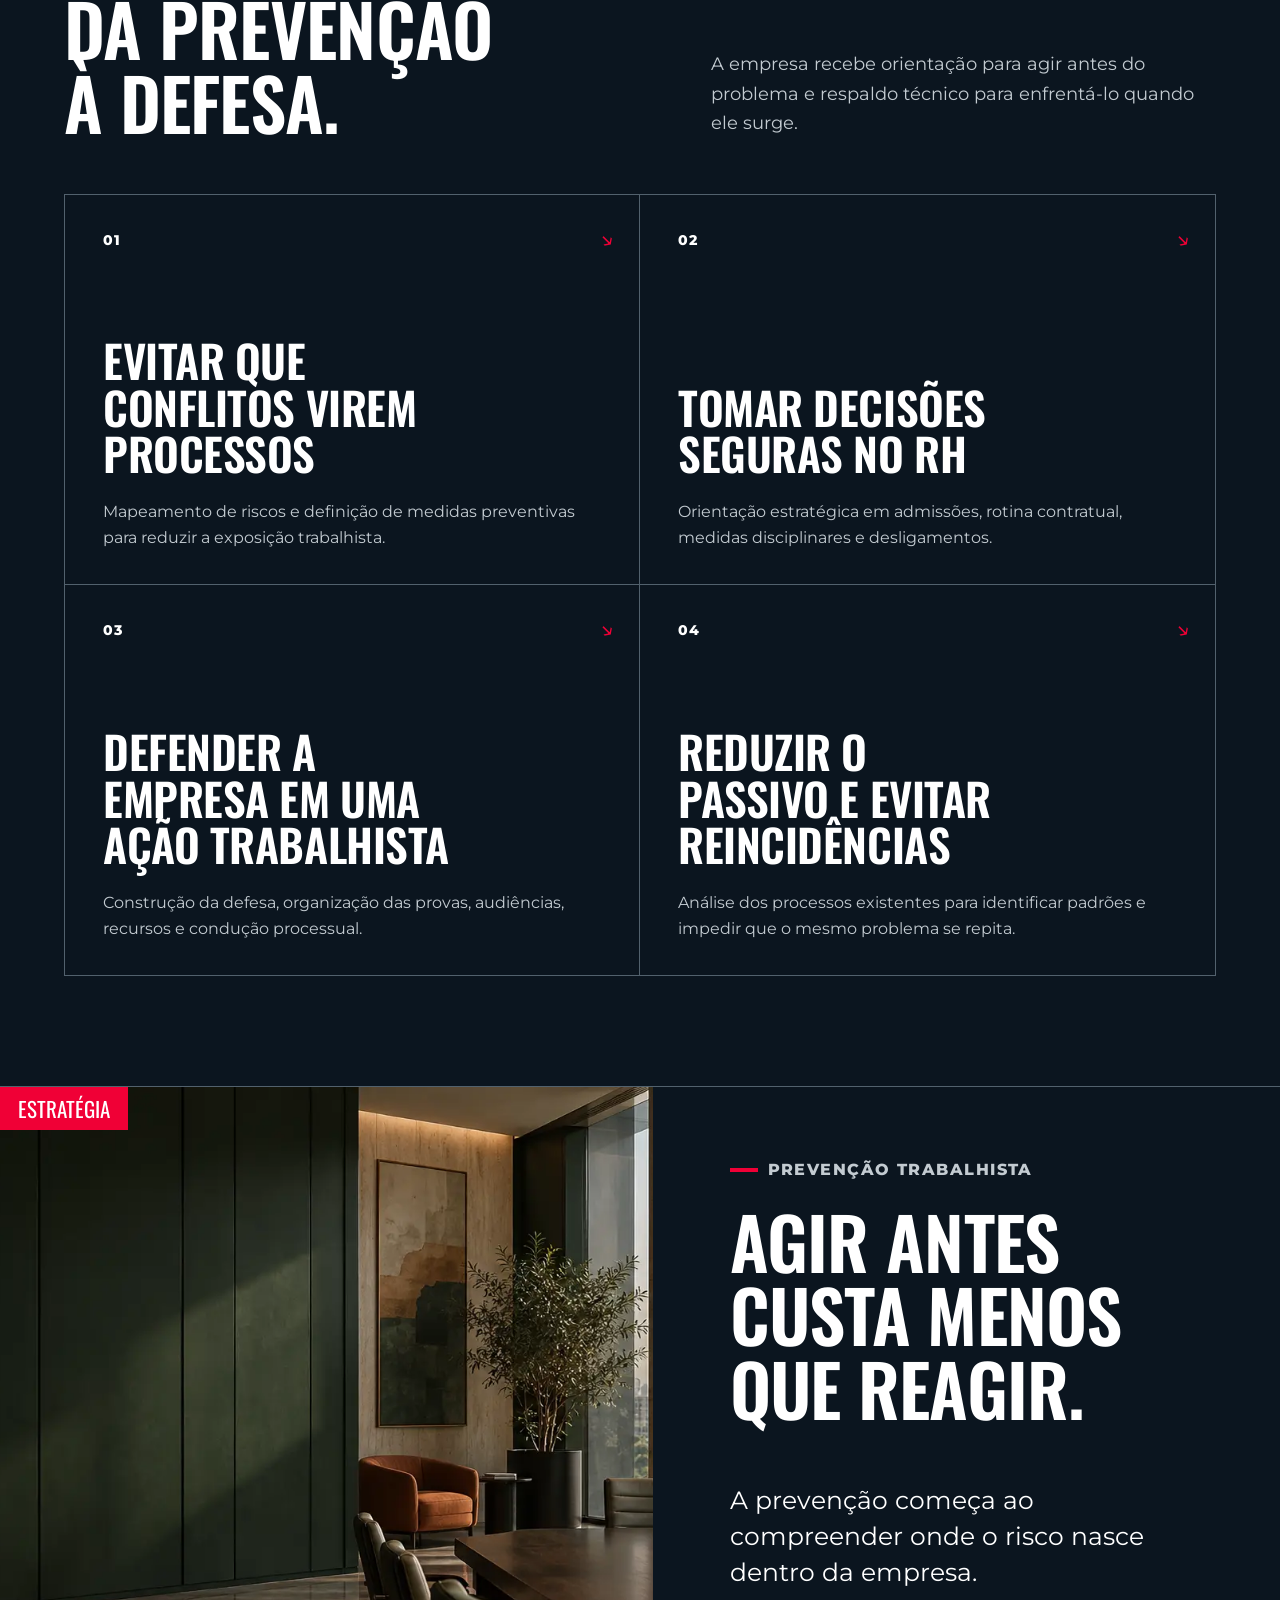
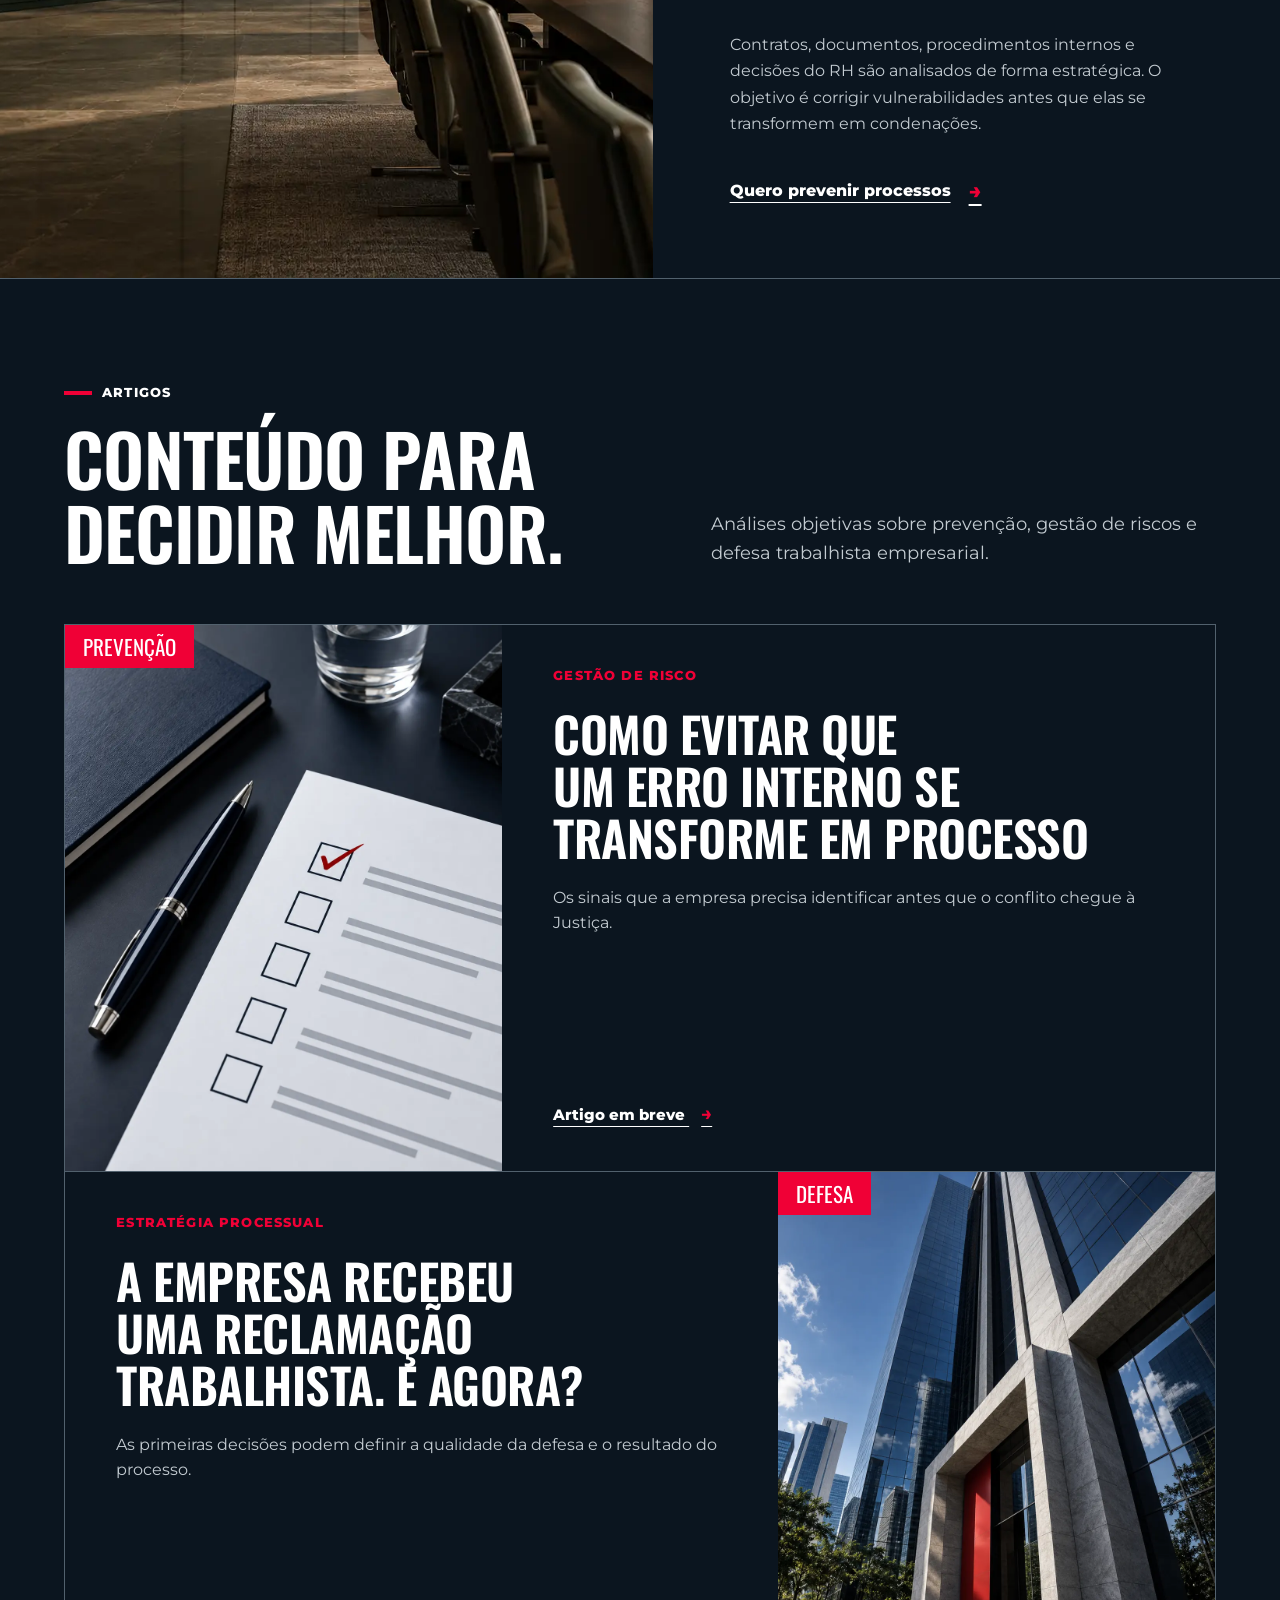
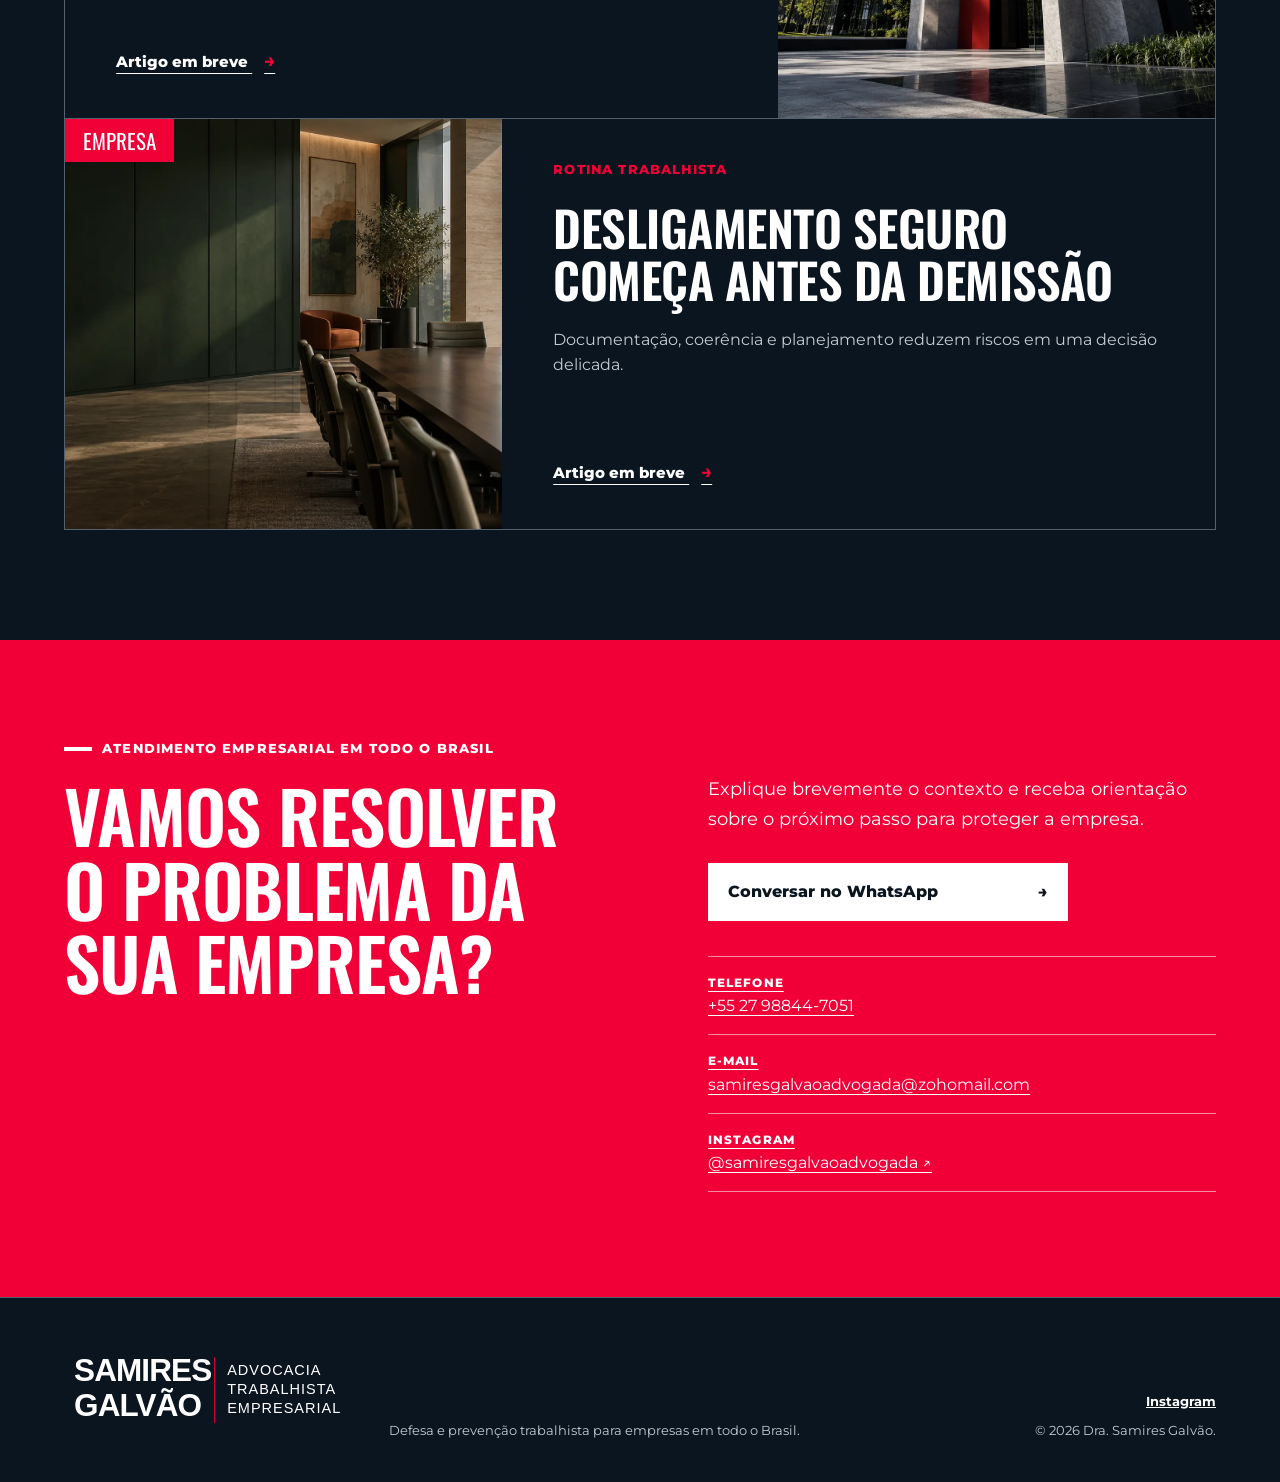
==== commit 86c014a8: "Add files via upload" ====
--- a/index.html
+++ b/index.html
@@ -96,7 +96,7 @@
 
     <section class="contact" id="contato">
       <div class="reveal"><p class="eyebrow light"><span></span> Atendimento empresarial em todo o Brasil</p><h2>VAMOS RESOLVER<br>O PROBLEMA DA<br>SUA EMPRESA?</h2></div>
-      <div class="contact-copy reveal"><p>Explique brevemente o contexto e receba orientação sobre o próximo passo para proteger a empresa.</p><a class="contact-button" href="https://wa.me/5527988447051?text=Ol%C3%A1%2C%20Dra.%20Samires.%20Preciso%20de%20orienta%C3%A7%C3%A3o%20trabalhista%20para%20minha%20empresa." target="_blank" rel="noopener">Conversar no WhatsApp <span>→</span></a><a class="contact-line" href="tel:+5527988447051">+55 27 98844-7051</a><a class="contact-line" href="mailto:samiresgalvaoadvogada@zohomail.com">samiresgalvaoadvogada@zohomail.com</a><a class="contact-line" href="https://www.instagram.com/samiresgalvaoadvogada/" target="_blank" rel="noopener">@samiresgalvaoadvogada ↗</a></div>
+      <div class="contact-copy"><p>Explique brevemente o contexto e receba orientação sobre o próximo passo para proteger a empresa.</p><a class="contact-button" href="https://wa.me/5527988447051?text=Ol%C3%A1%2C%20Dra.%20Samires.%20Preciso%20de%20orienta%C3%A7%C3%A3o%20trabalhista%20para%20minha%20empresa." target="_blank" rel="noopener">Conversar no WhatsApp <span>→</span></a><div class="contact-details"><a class="contact-line" href="tel:+5527988447051"><small>Telefone</small><span>+55 27 98844-7051</span></a><a class="contact-line" href="mailto:samiresgalvaoadvogada@zohomail.com"><small>E-mail</small><span>samiresgalvaoadvogada@zohomail.com</span></a><a class="contact-line" href="https://www.instagram.com/samiresgalvaoadvogada/" target="_blank" rel="noopener"><small>Instagram</small><span>@samiresgalvaoadvogada ↗</span></a></div></div>
     </section>
   </main>
 
--- a/styles.css
+++ b/styles.css
@@ -1,18 +1,791 @@
-@font-face{font-family:Montserrat;src:url('assets/montserrat.ttf') format('truetype');font-weight:100 900;font-display:swap}
-@font-face{font-family:Oswald;src:url('assets/oswald.ttf') format('truetype');font-weight:200 700;font-display:swap}
-:root{--navy:#0b151f;--navy-2:#111e29;--red:#f00036;--white:#fff;--muted:#bac3ca;--line:#5e6b76;--pad:clamp(24px,5vw,80px)}
-*{box-sizing:border-box}html{scroll-behavior:smooth}body{margin:0;background:var(--navy);color:var(--white);font-family:Montserrat,Arial,sans-serif;overflow-x:hidden}a{color:inherit}img{display:block;max-width:100%}.skip-link{position:fixed;left:16px;top:-60px;z-index:100;background:#fff;color:#000;padding:12px 18px}.skip-link:focus{top:12px}
-.site-header{height:126px;padding:20px var(--pad);display:grid;grid-template-columns:minmax(260px,390px) 1fr auto;align-items:center;gap:34px;border-bottom:1px solid rgba(255,255,255,.18);position:relative;z-index:20;background:var(--navy)}.brand{display:block}.brand img{width:min(100%,360px);height:auto}.main-nav{display:flex;justify-content:center;align-items:center;gap:clamp(20px,2.8vw,46px)}.main-nav a,.header-action{font-weight:700;text-decoration:none;font-size:15px}.main-nav a{position:relative;padding:13px 0}.main-nav a:after{content:"";position:absolute;left:0;right:100%;bottom:4px;height:3px;background:var(--red);transition:right .3s ease}.main-nav a:hover:after,.main-nav a:focus-visible:after{right:0}.nav-articles{display:flex;align-items:center;gap:8px}.nav-articles svg{width:21px;height:21px;fill:none;stroke:currentColor;stroke-width:1.8;stroke-linecap:round;stroke-linejoin:round;transition:transform .3s,color .3s}.nav-articles:hover svg{color:var(--red);transform:translateY(-2px)}.header-action{background:#fff;color:var(--navy);padding:18px 22px;min-width:165px;transition:background .25s,color .25s}.header-action span{color:var(--red);float:right}.header-action:hover{background:var(--red);color:#fff}.header-action:hover span{color:#fff}.menu-toggle{display:none;background:none;border:0;padding:10px}.menu-toggle span{display:block;width:28px;height:2px;background:#fff;margin:6px}
-.hero{min-height:calc(100vh - 126px);display:grid;grid-template-columns:52% 48%;padding-left:var(--pad);border-bottom:1px solid var(--line)}.hero-copy{padding:clamp(58px,7vw,110px) 46px 70px 0;position:relative;z-index:2}.eyebrow{font-size:12px;font-weight:800;letter-spacing:.14em;text-transform:uppercase;margin:0 0 30px;display:flex;align-items:center;gap:12px}.eyebrow>span{display:inline-block;width:35px;height:4px;background:var(--red)}h1,h2,h3,.statement p{font-family:Oswald,'Arial Narrow',Impact,sans-serif;font-weight:600;line-height:.92;letter-spacing:-.025em;margin:0}h1{font-size:clamp(58px,6.7vw,112px)}h1 em{font-style:normal;color:var(--red)}.hero-summary{font-size:clamp(16px,1.25vw,20px);line-height:1.65;max-width:630px;color:#dce2e6;margin:38px 0 34px}.hero-actions{display:flex;align-items:center;gap:30px;flex-wrap:wrap}.primary-link{background:var(--red);color:#fff;padding:19px 22px;min-width:270px;display:flex;justify-content:space-between;text-decoration:none;font-weight:800;transition:background .25s,color .25s,transform .25s}.primary-link:hover{background:#fff;color:var(--navy);transform:translateY(-3px)}.text-link{display:inline-flex;gap:24px;align-items:center;font-weight:800;text-underline-offset:7px;text-decoration-thickness:2px}.text-link span{color:var(--red);font-size:22px;transition:transform .25s}.text-link:hover span{transform:translate(5px,-3px)}.hero-media{margin:0;position:relative;min-height:650px;overflow:hidden}.hero-media picture,.hero-media img{width:100%;height:100%;object-fit:cover}.hero-media img{transition:transform 1.1s cubic-bezier(.2,.8,.2,1)}.hero-media:hover img{transform:scale(1.035)}.hero-media:after{content:"";position:absolute;inset:0;background:linear-gradient(90deg,rgba(11,21,31,.25),transparent 35%)}.hero-media figcaption{position:absolute;left:0;bottom:0;z-index:2;background:var(--red);width:min(480px,82%);padding:24px 28px;display:grid;grid-template-columns:auto 1fr;gap:22px;align-items:center;transition:width .4s ease}.hero-media:hover figcaption{width:min(540px,90%)}.hero-media figcaption strong{font-family:Oswald;font-size:29px;line-height:.95}.hero-media figcaption span{font-size:13px;line-height:1.5;border-left:1px solid rgba(255,255,255,.65);padding-left:20px}
-.statement{background:var(--red);padding:clamp(75px,8vw,130px) var(--pad);overflow:hidden}.statement p{font-size:clamp(55px,8.4vw,136px);color:var(--navy)}.statement strong{color:#fff;font-weight:600}
-.solutions{padding:clamp(85px,9vw,145px) var(--pad)}.section-heading{display:grid;grid-template-columns:1fr 1.5fr 1fr;gap:45px;align-items:end;margin-bottom:65px}.section-heading h2,.strategy-content h2,.contact h2{font-size:clamp(52px,6.2vw,98px)}.section-intro{line-height:1.65;color:#c5ced5;margin:0;max-width:430px}.solution-grid{display:grid;grid-template-columns:repeat(2,1fr);border:1px solid var(--line)}.solution-card{min-height:440px;padding:35px clamp(25px,3.2vw,52px);border-right:1px solid var(--line);border-bottom:1px solid var(--line);display:grid;grid-template-columns:1fr auto;grid-template-rows:auto 1fr auto;gap:25px;position:relative;overflow:hidden;transition:background .38s ease,color .38s ease,transform .38s ease}.solution-card:nth-child(2n){border-right:0}.solution-card:nth-last-child(-n+2){border-bottom:0}.solution-card:before{content:"";position:absolute;inset:0;background:var(--red);transform:translateY(101%);transition:transform .42s cubic-bezier(.2,.75,.25,1);z-index:-1}.solution-card:hover:before,.solution-card:focus-within:before{transform:translateY(0)}.solution-card:hover{transform:translateY(-6px);color:#fff}.solution-card .number{font-size:13px;font-weight:800;letter-spacing:.12em}.solution-card h3{font-size:clamp(40px,4.1vw,64px);align-self:end}.solution-card p{line-height:1.65;color:#c9d0d6;margin:0;max-width:530px}.solution-card:hover p{color:#fff}.card-arrow{font-size:30px;color:var(--red);grid-column:2;grid-row:1}.solution-card:hover .card-arrow{color:#fff;transform:rotate(-45deg)}
-.strategy{display:grid;grid-template-columns:52% 48%;min-height:820px;border-top:1px solid var(--line);border-bottom:1px solid var(--line)}.strategy-photo{position:relative;overflow:hidden}.strategy-photo picture,.strategy-photo img{width:100%;height:100%;object-fit:cover}.strategy-photo img{transition:transform 1s ease}.strategy-photo:hover img{transform:scale(1.035)}.photo-label,.publication-image>span{position:absolute;left:0;top:0;background:var(--red);font-family:Oswald;font-size:27px;padding:14px 24px;z-index:2}.strategy-content{padding:clamp(65px,7vw,110px) clamp(35px,6vw,90px);display:flex;flex-direction:column;justify-content:center}.strategy-content h2{margin-bottom:55px}.strategy-content p{line-height:1.65;color:#c7d0d7;max-width:650px}.strategy-content .lead{font-size:clamp(22px,2vw,31px);line-height:1.35;color:#fff}.strategy-content .text-link{margin-top:28px}
-.articles{padding:clamp(85px,9vw,145px) var(--pad)}.articles-heading{grid-template-columns:1.6fr 1fr}.articles-heading>div{grid-column:1}.articles-heading .section-intro{grid-column:2}.publication-grid{border:1px solid var(--line)}.publication{min-height:430px;display:grid;grid-template-columns:40% 60%;border-bottom:1px solid var(--line);outline:none}.publication:last-child{border-bottom:0}.publication.reverse{grid-template-columns:60% 40%}.publication.reverse .publication-image{grid-column:2}.publication.reverse .publication-copy{grid-row:1;grid-column:1}.publication-image{position:relative;overflow:hidden}.publication-image img{width:100%;height:100%;object-fit:cover;transition:transform .8s ease,filter .5s ease}.publication-copy{padding:42px clamp(28px,4vw,65px);display:grid;grid-template-columns:1fr auto;grid-template-rows:auto 1fr auto;gap:24px;background:var(--navy);transition:background .38s ease,color .38s ease}.publication-copy .category{font-size:12px;font-weight:800;letter-spacing:.13em;color:var(--red);transition:color .35s}.publication-copy h3{font-size:clamp(39px,4.25vw,67px);align-self:center;max-width:850px}.publication-copy>p:not(.category){line-height:1.6;color:#c5ced5;align-self:end;max-width:680px}.read-more{font-weight:800;text-decoration:underline;text-underline-offset:7px;align-self:end}.read-more b{color:var(--red);padding-left:15px;font-size:20px}.publication:hover .publication-copy,.publication:focus .publication-copy{background:var(--red)}.publication:hover .publication-copy .category,.publication:focus .publication-copy .category,.publication:hover .read-more b,.publication:focus .read-more b{color:#fff}.publication:hover .publication-copy>p,.publication:focus .publication-copy>p{color:#fff}.publication:hover .publication-image img,.publication:focus .publication-image img{transform:scale(1.045);filter:contrast(1.06)}
-.contact{background:var(--red);padding:clamp(75px,9vw,145px) var(--pad);display:grid;grid-template-columns:1.55fr 1fr;gap:80px}.contact .eyebrow span{background:#fff}.contact-copy{padding-top:60px}.contact-copy>p{font-size:20px;line-height:1.6;margin:0 0 35px}.contact-button{display:flex;justify-content:space-between;background:#fff;color:var(--navy);padding:21px 24px;text-decoration:none;font-weight:800;max-width:340px;transition:background .25s,color .25s,transform .25s}.contact-button:hover{background:var(--navy);color:#fff;transform:translateY(-3px)}.contact-line{display:block;margin-top:25px;font-size:14px;font-weight:700;word-break:break-word;text-underline-offset:5px}
-.site-footer{padding:48px var(--pad);display:grid;grid-template-columns:minmax(260px,380px) 1fr auto;align-items:end;gap:38px;border-top:1px solid var(--line);font-size:12px;color:#aeb8c1}.site-footer img{width:360px}.site-footer p{margin:0}.site-footer>div{text-align:right}.site-footer>div a{display:inline-block;margin-bottom:14px;font-weight:700;text-underline-offset:4px}
-.reveal{opacity:0;transform:translateY(26px);transition:opacity .7s ease,transform .7s ease}.reveal.visible{opacity:1;transform:none}
-@media(max-width:1100px){.site-header{grid-template-columns:280px 1fr auto}.main-nav{gap:18px}.main-nav a{font-size:13px}.header-action{min-width:140px}.hero{grid-template-columns:1fr;padding-left:0}.hero-copy{min-height:680px;padding-left:var(--pad)}.hero-media{min-height:620px}.section-heading{grid-template-columns:1fr 1.2fr}.section-heading .section-intro{grid-column:2}.strategy{grid-template-columns:1fr}.strategy-photo{min-height:650px}.publication{grid-template-columns:45% 55%}.publication.reverse{grid-template-columns:55% 45%}.site-footer{grid-template-columns:300px 1fr}}
-@media(max-width:780px){:root{--pad:22px}.site-header{height:94px;grid-template-columns:1fr auto;padding:14px var(--pad)}.brand img{width:245px}.header-action{display:none}.menu-toggle{display:block}.main-nav{position:absolute;left:0;right:0;top:94px;background:var(--navy);display:none;flex-direction:column;align-items:flex-start;padding:24px var(--pad) 34px;border-bottom:4px solid var(--red)}.main-nav.open{display:flex}.main-nav a{font-size:17px}.hero-copy{padding:55px var(--pad);min-height:auto}.hero-media{min-height:540px}.hero-media figcaption{width:94%}.hero-actions{align-items:flex-start;flex-direction:column}.statement p{font-size:clamp(47px,15vw,78px)}.section-heading,.articles-heading{display:block}.section-heading h2{margin-bottom:30px}.solution-grid{grid-template-columns:1fr}.solution-card{min-height:410px;border-right:0!important;border-bottom:1px solid var(--line)!important}.solution-card:last-child{border-bottom:0!important}.strategy-photo{min-height:520px}.strategy-content{padding:65px var(--pad)}.publication,.publication.reverse{grid-template-columns:1fr;min-height:0}.publication.reverse .publication-image,.publication.reverse .publication-copy{grid-column:auto;grid-row:auto}.publication-image{min-height:380px}.publication-copy{min-height:440px;padding:34px 27px}.publication-copy h3{font-size:clamp(40px,12vw,60px)}.contact{grid-template-columns:1fr;gap:10px}.contact-copy{padding-top:20px}.site-footer{grid-template-columns:1fr;align-items:start}.site-footer img{width:290px}.site-footer>div{text-align:left}}
-.solution-card{isolation:isolate}.solution-card .number{grid-column:1;grid-row:1}.solution-card h3{grid-column:1/-1;grid-row:2}.solution-card p{grid-column:1/-1;grid-row:3}.solution-card:hover:before,.solution-card:focus:before{transform:translateY(0)}.solution-card:hover,.solution-card:focus{transform:translateY(-6px);color:#fff}.solution-card:hover p,.solution-card:focus p{color:#fff}.solution-card:hover .card-arrow,.solution-card:focus .card-arrow{color:#fff;transform:rotate(-45deg)}.solution-card:focus-visible{outline:3px solid #fff;outline-offset:-6px}
-.publication{outline:0}.publication:focus-visible{outline:3px solid #fff;outline-offset:4px}.publication-copy .category{grid-column:1/-1;grid-row:1}.publication-copy h3{grid-column:1/-1;grid-row:2}.publication-copy>p:not(.category){grid-column:1;grid-row:3}.read-more{grid-column:2;grid-row:3}
-@media(prefers-reduced-motion:reduce){html{scroll-behavior:auto}.reveal{opacity:1;transform:none;transition:none}*,*:before,*:after{transition-duration:.01ms!important;animation-duration:.01ms!important}}
+@font-face {
+  font-family: Montserrat;
+  src: url("assets/montserrat.ttf") format("truetype");
+  font-weight: 100 900;
+  font-display: swap;
+}
+
+@font-face {
+  font-family: Oswald;
+  src: url("assets/oswald.ttf") format("truetype");
+  font-weight: 200 700;
+  font-display: swap;
+}
+
+:root {
+  --navy: #0b151f;
+  --navy-light: #14222e;
+  --red: #f00036;
+  --white: #ffffff;
+  --muted: #c3cbd1;
+  --line: #52616d;
+  --page: 22px;
+}
+
+* { box-sizing: border-box; }
+
+html {
+  scroll-behavior: smooth;
+  overflow-x: hidden;
+}
+
+body {
+  margin: 0;
+  min-width: 320px;
+  overflow-x: hidden;
+  background: var(--navy);
+  color: var(--white);
+  font-family: Montserrat, Arial, sans-serif;
+  font-size: 16px;
+  line-height: 1.6;
+}
+
+a { color: inherit; }
+img { display: block; width: 100%; max-width: 100%; }
+
+h1, h2, h3, .statement p {
+  margin: 0;
+  font-family: Oswald, "Arial Narrow", Impact, sans-serif;
+  font-weight: 600;
+  line-height: 1.03;
+  letter-spacing: -0.01em;
+  text-wrap: balance;
+}
+
+.skip-link {
+  position: fixed;
+  top: -60px;
+  left: 16px;
+  z-index: 100;
+  padding: 12px 18px;
+  background: var(--white);
+  color: var(--navy);
+}
+
+.skip-link:focus { top: 12px; }
+
+.site-header {
+  position: relative;
+  z-index: 30;
+  min-height: 92px;
+  padding: 14px var(--page);
+  display: flex;
+  align-items: center;
+  justify-content: space-between;
+  gap: 16px;
+  background: var(--navy);
+  border-bottom: 1px solid rgba(255,255,255,.18);
+}
+
+.brand {
+  display: block;
+  width: min(225px, calc(100vw - 100px));
+  flex: 0 1 auto;
+}
+
+.brand img { height: auto; }
+
+.menu-toggle {
+  width: 46px;
+  height: 46px;
+  flex: 0 0 46px;
+  padding: 9px;
+  display: grid;
+  place-content: center;
+  gap: 6px;
+  background: transparent;
+  border: 1px solid rgba(255,255,255,.4);
+  color: var(--white);
+}
+
+.menu-toggle span {
+  display: block;
+  width: 24px;
+  height: 2px;
+  background: currentColor;
+}
+
+.main-nav {
+  position: absolute;
+  top: 100%;
+  left: 0;
+  right: 0;
+  padding: 22px var(--page) 28px;
+  display: none;
+  flex-direction: column;
+  align-items: flex-start;
+  gap: 5px;
+  background: var(--navy);
+  border-bottom: 4px solid var(--red);
+}
+
+.main-nav.open { display: flex; }
+
+.main-nav a {
+  width: 100%;
+  padding: 12px 0;
+  display: flex;
+  align-items: center;
+  gap: 9px;
+  border-bottom: 1px solid rgba(255,255,255,.12);
+  font-size: 17px;
+  font-weight: 700;
+  text-decoration: none;
+}
+
+.nav-articles svg {
+  width: 21px;
+  height: 21px;
+  fill: none;
+  stroke: currentColor;
+  stroke-width: 1.8;
+  stroke-linecap: round;
+  stroke-linejoin: round;
+}
+
+.header-action { display: none; }
+
+.eyebrow {
+  margin: 0 0 20px;
+  display: flex;
+  align-items: center;
+  gap: 10px;
+  font-size: 13px;
+  font-weight: 800;
+  line-height: 1.35;
+  letter-spacing: .09em;
+  text-transform: uppercase;
+}
+
+.eyebrow > span {
+  width: 28px;
+  height: 4px;
+  flex: 0 0 28px;
+  background: var(--red);
+}
+
+.hero {
+  display: flex;
+  flex-direction: column;
+  border-bottom: 1px solid var(--line);
+}
+
+.hero-copy {
+  padding: 54px var(--page) 48px;
+}
+
+.hero h1 {
+  max-width: 100%;
+  font-size: clamp(44px, 14vw, 66px);
+  overflow-wrap: normal;
+}
+
+.hero h1 em {
+  display: inline;
+  color: var(--red);
+  font-style: normal;
+}
+
+.hero-summary {
+  max-width: 620px;
+  margin: 27px 0 30px;
+  color: #e0e5e8;
+  font-size: 17px;
+  line-height: 1.65;
+}
+
+.hero-actions {
+  display: flex;
+  flex-direction: column;
+  align-items: flex-start;
+  gap: 23px;
+}
+
+.primary-link,
+.contact-button {
+  width: 100%;
+  max-width: 360px;
+  min-height: 58px;
+  padding: 17px 20px;
+  display: flex;
+  align-items: center;
+  justify-content: space-between;
+  gap: 18px;
+  background: var(--red);
+  color: var(--white);
+  font-size: 16px;
+  font-weight: 800;
+  line-height: 1.35;
+  text-decoration: none;
+  transition: transform .25s ease, background .25s ease, color .25s ease;
+}
+
+.primary-link:hover,
+.primary-link:focus-visible {
+  transform: translateY(-3px);
+  background: var(--white);
+  color: var(--navy);
+}
+
+.text-link {
+  display: inline-flex;
+  align-items: center;
+  gap: 18px;
+  font-size: 16px;
+  font-weight: 800;
+  text-underline-offset: 6px;
+}
+
+.text-link span {
+  color: var(--red);
+  font-size: 21px;
+  transition: transform .25s ease;
+}
+
+.text-link:hover span { transform: translate(4px, -3px); }
+
+.hero-media {
+  position: relative;
+  height: 360px;
+  margin: 0;
+  overflow: hidden;
+}
+
+.hero-media picture,
+.hero-media img {
+  width: 100%;
+  height: 100%;
+}
+
+.hero-media img {
+  object-fit: cover;
+  object-position: center 62%;
+  transition: transform .7s ease;
+}
+
+.hero-media:hover img { transform: scale(1.035); }
+
+.hero-media figcaption {
+  position: absolute;
+  left: 0;
+  right: var(--page);
+  bottom: 0;
+  padding: 18px 20px;
+  display: grid;
+  grid-template-columns: auto 1fr;
+  align-items: center;
+  gap: 16px;
+  background: var(--red);
+}
+
+.hero-media figcaption strong {
+  font-family: Oswald, sans-serif;
+  font-size: 23px;
+  line-height: 1;
+}
+
+.hero-media figcaption span {
+  padding-left: 15px;
+  border-left: 1px solid rgba(255,255,255,.65);
+  font-size: 13px;
+  line-height: 1.45;
+}
+
+.statement {
+  padding: 62px var(--page);
+  background: var(--red);
+}
+
+.statement p {
+  max-width: 1100px;
+  color: var(--navy);
+  font-size: clamp(43px, 13vw, 66px);
+}
+
+.statement strong { color: var(--white); }
+
+.solutions,
+.articles {
+  padding: 70px var(--page);
+}
+
+.section-heading {
+  margin-bottom: 38px;
+}
+
+.section-heading h2,
+.strategy-content h2,
+.contact h2 {
+  font-size: clamp(44px, 13vw, 64px);
+}
+
+.section-heading h2 { margin-bottom: 24px; }
+
+.section-intro {
+  max-width: 620px;
+  margin: 0;
+  color: var(--muted);
+  font-size: 17px;
+  line-height: 1.65;
+}
+
+.solution-grid {
+  border: 1px solid var(--line);
+}
+
+.solution-card {
+  position: relative;
+  isolation: isolate;
+  min-height: 335px;
+  padding: 27px 25px;
+  display: flex;
+  flex-direction: column;
+  border-bottom: 1px solid var(--line);
+  overflow: hidden;
+  transition: transform .3s ease, color .3s ease;
+}
+
+.solution-card:last-child { border-bottom: 0; }
+
+.solution-card::before {
+  content: "";
+  position: absolute;
+  inset: 0;
+  z-index: -1;
+  background: var(--red);
+  transform: translateY(101%);
+  transition: transform .4s cubic-bezier(.2,.75,.25,1);
+}
+
+.solution-card:hover::before,
+.solution-card:focus-within::before { transform: translateY(0); }
+
+.solution-card:hover { transform: translateY(-4px); }
+
+.solution-card .number {
+  font-size: 14px;
+  font-weight: 800;
+  letter-spacing: .1em;
+}
+
+.solution-card h3 {
+  max-width: 520px;
+  margin: auto 0 22px;
+  font-size: clamp(34px, 9.5vw, 48px);
+  line-height: 1.04;
+}
+
+.solution-card p {
+  max-width: 620px;
+  margin: 0;
+  color: var(--muted);
+  font-size: 16px;
+  line-height: 1.6;
+  transition: color .3s ease;
+}
+
+.solution-card:hover p { color: var(--white); }
+
+.card-arrow {
+  position: absolute;
+  top: 24px;
+  right: 24px;
+  color: var(--red);
+  font-size: 26px;
+  transition: transform .3s ease, color .3s ease;
+}
+
+.solution-card:hover .card-arrow {
+  color: var(--white);
+  transform: rotate(-45deg);
+}
+
+.strategy {
+  border-top: 1px solid var(--line);
+  border-bottom: 1px solid var(--line);
+}
+
+.strategy-photo {
+  position: relative;
+  height: 310px;
+  overflow: hidden;
+}
+
+.strategy-photo picture,
+.strategy-photo img {
+  width: 100%;
+  height: 100%;
+}
+
+.strategy-photo img {
+  object-fit: cover;
+  object-position: center;
+  transition: transform .7s ease;
+}
+
+.strategy-photo:hover img { transform: scale(1.035); }
+
+.photo-label,
+.publication-image > span {
+  position: absolute;
+  top: 0;
+  left: 0;
+  z-index: 2;
+  padding: 11px 18px;
+  background: var(--red);
+  font-family: Oswald, sans-serif;
+  font-size: 21px;
+  line-height: 1;
+}
+
+.strategy-content {
+  padding: 58px var(--page) 64px;
+}
+
+.strategy-content h2 { margin-bottom: 32px; }
+
+.strategy-content p {
+  max-width: 650px;
+  color: var(--muted);
+  font-size: 16px;
+  line-height: 1.65;
+}
+
+.strategy-content .lead {
+  color: var(--white);
+  font-size: 21px;
+  line-height: 1.45;
+}
+
+.strategy-content .text-link { margin-top: 21px; }
+
+.articles-heading > div { margin-bottom: 24px; }
+
+.publication-grid { border: 1px solid var(--line); }
+
+.publication {
+  border-bottom: 1px solid var(--line);
+  outline: 0;
+}
+
+.publication:last-child { border-bottom: 0; }
+
+.publication:focus-visible {
+  outline: 3px solid var(--white);
+  outline-offset: 3px;
+}
+
+.publication-image {
+  position: relative;
+  height: 245px;
+  overflow: hidden;
+}
+
+.publication-image img {
+  width: 100%;
+  height: 100%;
+  object-fit: cover;
+  object-position: center;
+  transition: transform .65s ease;
+}
+
+.publication-copy {
+  min-height: 315px;
+  padding: 27px 24px 30px;
+  display: flex;
+  flex-direction: column;
+  background: var(--navy);
+  transition: background .35s ease, color .35s ease;
+}
+
+.publication-copy .category {
+  margin: 0 0 22px;
+  color: var(--red);
+  font-size: 13px;
+  font-weight: 800;
+  line-height: 1.35;
+  letter-spacing: .09em;
+}
+
+.publication-copy h3 {
+  max-width: 760px;
+  margin-bottom: 22px;
+  font-size: clamp(30px, 8vw, 42px);
+  line-height: 1.07;
+}
+
+.publication-copy > p:not(.category) {
+  max-width: 680px;
+  margin: 0 0 25px;
+  color: var(--muted);
+  font-size: 16px;
+  line-height: 1.6;
+}
+
+.read-more {
+  margin-top: auto;
+  font-size: 15px;
+  font-weight: 800;
+  text-decoration: underline;
+  text-underline-offset: 6px;
+}
+
+.read-more b {
+  padding-left: 12px;
+  color: var(--red);
+  font-size: 19px;
+}
+
+.publication:hover .publication-copy,
+.publication:focus .publication-copy { background: var(--red); }
+
+.publication:hover .publication-copy .category,
+.publication:focus .publication-copy .category,
+.publication:hover .publication-copy > p,
+.publication:focus .publication-copy > p,
+.publication:hover .read-more b,
+.publication:focus .read-more b { color: var(--white); }
+
+.publication:hover .publication-image img,
+.publication:focus .publication-image img { transform: scale(1.04); }
+
+.contact {
+  padding: 68px var(--page) 74px;
+  background: var(--red);
+}
+
+.contact .eyebrow > span { background: var(--white); }
+
+.contact h2 {
+  max-width: 720px;
+  margin-bottom: 34px;
+}
+
+.contact-copy > p {
+  max-width: 620px;
+  margin: 0 0 28px;
+  font-size: 17px;
+  line-height: 1.65;
+}
+
+.contact-button {
+  background: var(--white);
+  color: var(--navy);
+}
+
+.contact-button:hover,
+.contact-button:focus-visible {
+  transform: translateY(-3px);
+  background: var(--navy);
+  color: var(--white);
+}
+
+.contact-details {
+  max-width: 620px;
+  margin-top: 35px;
+  display: grid;
+  gap: 0;
+  border-top: 1px solid rgba(255,255,255,.55);
+}
+
+.contact-line {
+  min-width: 0;
+  padding: 17px 0;
+  display: grid;
+  gap: 3px;
+  border-bottom: 1px solid rgba(255,255,255,.55);
+  font-size: 16px;
+  line-height: 1.45;
+  overflow-wrap: anywhere;
+  text-underline-offset: 4px;
+}
+
+.contact-line small {
+  font-size: 12px;
+  font-weight: 800;
+  letter-spacing: .09em;
+  text-transform: uppercase;
+}
+
+.site-footer {
+  padding: 42px var(--page);
+  display: grid;
+  gap: 25px;
+  border-top: 1px solid var(--line);
+  color: var(--muted);
+  font-size: 13px;
+  line-height: 1.55;
+}
+
+.site-footer img {
+  width: min(300px, 100%);
+  height: auto;
+}
+
+.site-footer p { margin: 0; }
+
+.site-footer > div a {
+  display: inline-block;
+  margin-bottom: 9px;
+  color: var(--white);
+  font-weight: 700;
+}
+
+@media (min-width: 720px) {
+  :root { --page: 40px; }
+
+  .hero-copy { padding-top: 68px; }
+  .hero h1 { font-size: clamp(62px, 9vw, 86px); }
+  .hero-actions { flex-direction: row; align-items: center; }
+  .primary-link { width: 310px; }
+  .hero-media { height: 470px; }
+  .statement p { font-size: clamp(62px, 9vw, 92px); }
+
+  .section-heading {
+    display: grid;
+    grid-template-columns: 1.2fr 1fr;
+    gap: 42px;
+    align-items: end;
+  }
+
+  .section-heading .eyebrow { grid-column: 1 / -1; }
+  .section-heading h2 { margin-bottom: 0; }
+
+  .solution-grid { display: grid; grid-template-columns: repeat(2, 1fr); }
+  .solution-card { min-height: 365px; border-right: 1px solid var(--line); }
+  .solution-card:nth-child(2n) { border-right: 0; }
+  .solution-card:nth-last-child(-n+2) { border-bottom: 0; }
+
+  .strategy-photo { height: 430px; }
+
+  .articles-heading > div { margin-bottom: 0; }
+  .publication { display: grid; grid-template-columns: 38% 62%; }
+  .publication.reverse { grid-template-columns: 62% 38%; }
+  .publication.reverse .publication-image { grid-column: 2; grid-row: 1; }
+  .publication.reverse .publication-copy { grid-column: 1; grid-row: 1; }
+  .publication-image { height: auto; min-height: 380px; }
+  .publication-copy { min-height: 380px; padding: 38px; }
+
+  .contact { display: grid; grid-template-columns: 1.15fr 1fr; gap: 60px; }
+  .contact h2 { margin-bottom: 0; }
+  .contact-copy { padding-top: 35px; }
+
+  .site-footer { grid-template-columns: 300px 1fr auto; align-items: end; }
+  .site-footer > div { text-align: right; }
+}
+
+@media (min-width: 1080px) {
+  :root { --page: clamp(52px, 5vw, 82px); }
+
+  .site-header {
+    min-height: 122px;
+    padding-top: 18px;
+    padding-bottom: 18px;
+    display: grid;
+    grid-template-columns: minmax(280px, 360px) 1fr auto;
+    gap: 34px;
+  }
+
+  .brand { width: 350px; }
+  .menu-toggle { display: none; }
+
+  .main-nav {
+    position: static;
+    padding: 0;
+    display: flex;
+    flex-direction: row;
+    justify-content: center;
+    align-items: center;
+    gap: clamp(20px, 2.8vw, 45px);
+    border: 0;
+  }
+
+  .main-nav a {
+    width: auto;
+    padding: 11px 0;
+    border: 0;
+    font-size: 15px;
+  }
+
+  .main-nav a::after {
+    content: "";
+    position: absolute;
+    left: 0;
+    right: 100%;
+    bottom: 2px;
+    height: 3px;
+    background: var(--red);
+    transition: right .25s ease;
+  }
+
+  .main-nav a { position: relative; }
+  .main-nav a:hover::after { right: 0; }
+
+  .header-action {
+    min-width: 165px;
+    padding: 16px 21px;
+    display: flex;
+    justify-content: space-between;
+    gap: 18px;
+    background: var(--white);
+    color: var(--navy);
+    font-size: 15px;
+    font-weight: 800;
+    line-height: 1.3;
+    text-decoration: none;
+    transition: background .25s ease, color .25s ease;
+  }
+
+  .header-action span { color: var(--red); }
+  .header-action:hover { background: var(--red); color: var(--white); }
+  .header-action:hover span { color: var(--white); }
+
+  .hero {
+    min-height: 720px;
+    display: grid;
+    grid-template-columns: 52% 48%;
+  }
+
+  .hero-copy {
+    padding: clamp(78px, 7vw, 108px) 48px 70px var(--page);
+    display: flex;
+    flex-direction: column;
+    justify-content: center;
+  }
+
+  .hero h1 { font-size: clamp(72px, 6.4vw, 108px); }
+  .hero-media { height: auto; min-height: 720px; }
+  .hero-media figcaption { right: 12%; }
+
+  .statement { padding-top: 90px; padding-bottom: 90px; }
+  .statement p { font-size: clamp(76px, 7.7vw, 126px); }
+
+  .solutions, .articles { padding-top: 105px; padding-bottom: 110px; }
+  .section-heading { margin-bottom: 55px; }
+  .section-heading h2, .strategy-content h2, .contact h2 { font-size: clamp(62px, 5.6vw, 92px); }
+  .section-intro { font-size: 18px; }
+  .solution-card { min-height: 390px; padding: 34px 38px; }
+  .solution-card h3 { font-size: clamp(40px, 3.5vw, 58px); }
+
+  .strategy {
+    min-height: 690px;
+    display: grid;
+    grid-template-columns: 51% 49%;
+  }
+
+  .strategy-photo { height: auto; min-height: 690px; }
+  .strategy-content { padding: 70px clamp(48px, 6vw, 92px); display: flex; flex-direction: column; justify-content: center; }
+  .strategy-content .lead { font-size: 25px; }
+
+  .publication-image { min-height: 410px; }
+  .publication-copy { min-height: 410px; padding: 42px clamp(38px, 4vw, 64px); }
+  .publication-copy h3 { font-size: clamp(42px, 3.8vw, 63px); }
+
+  .contact { padding-top: 100px; padding-bottom: 105px; }
+  .contact-copy > p { font-size: 18px; }
+}
+
+@media (prefers-reduced-motion: reduce) {
+  html { scroll-behavior: auto; }
+  *, *::before, *::after { transition-duration: .01ms !important; }
+}
